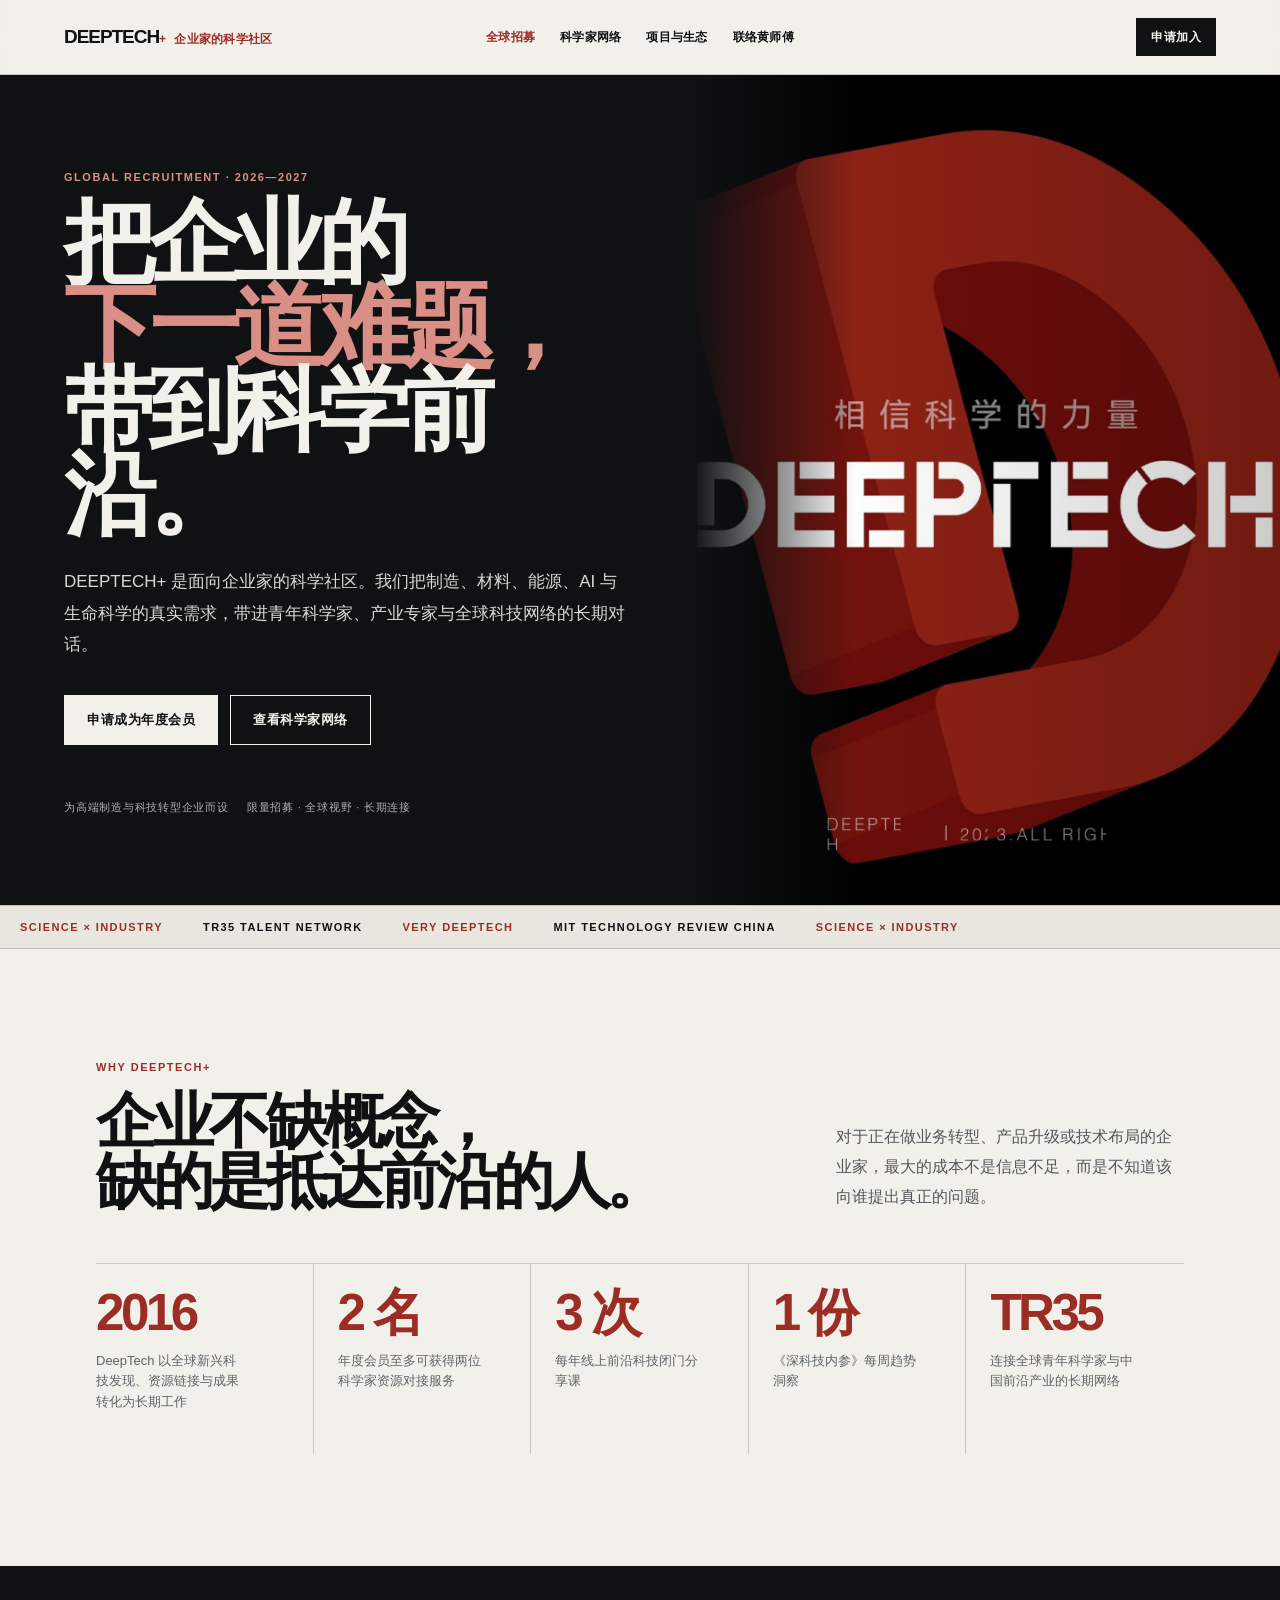
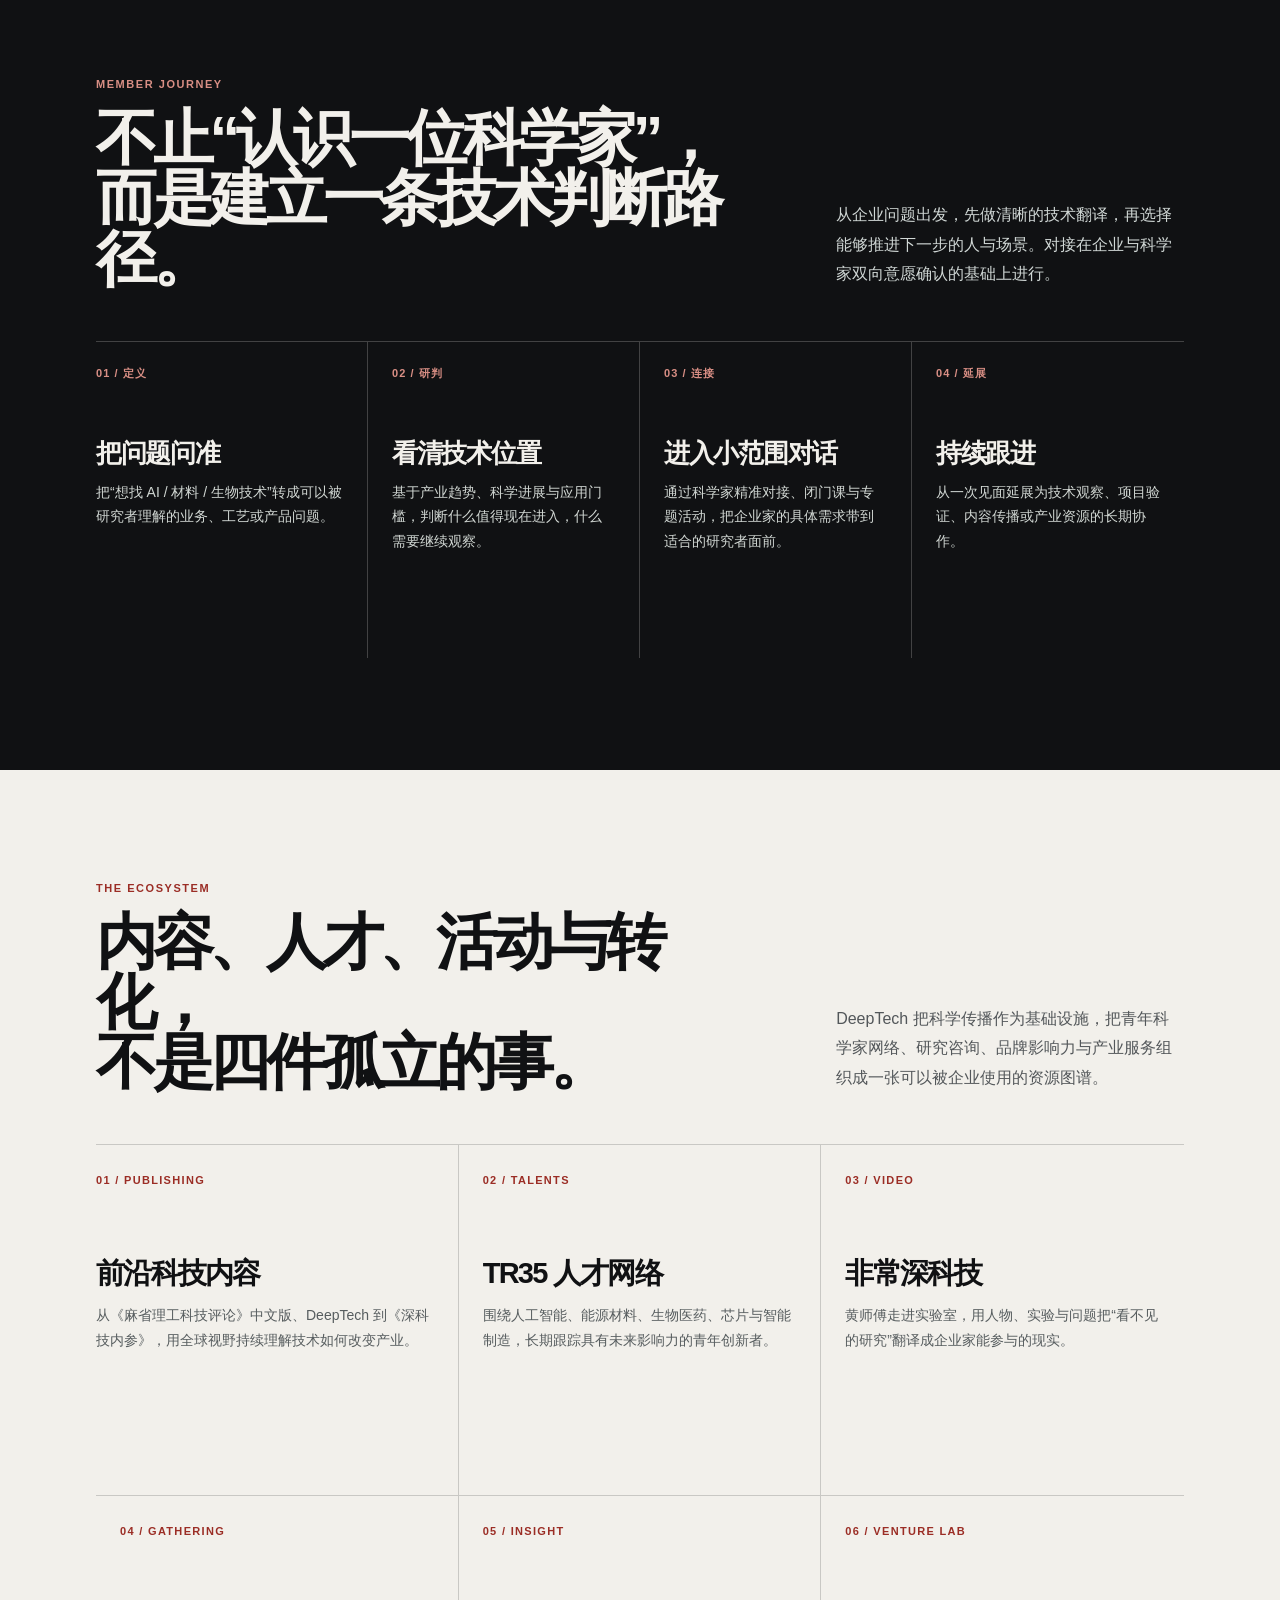
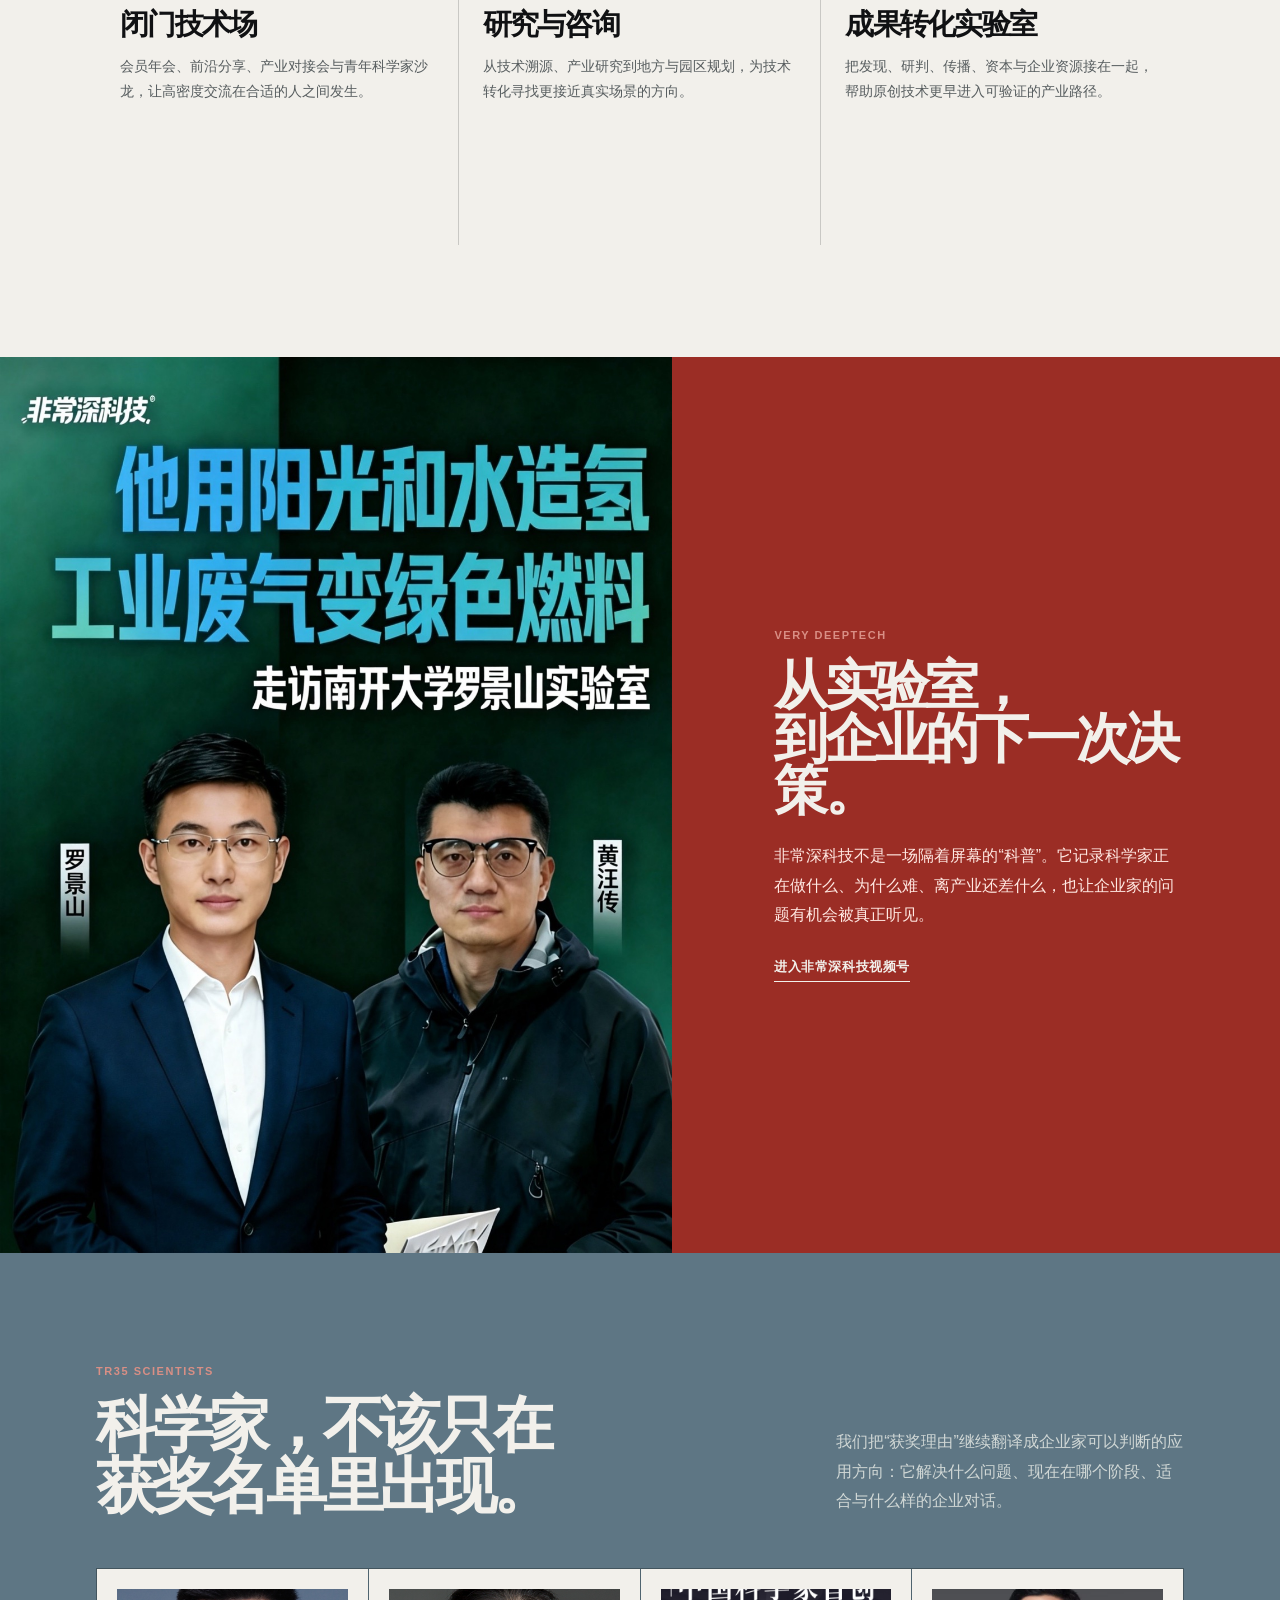
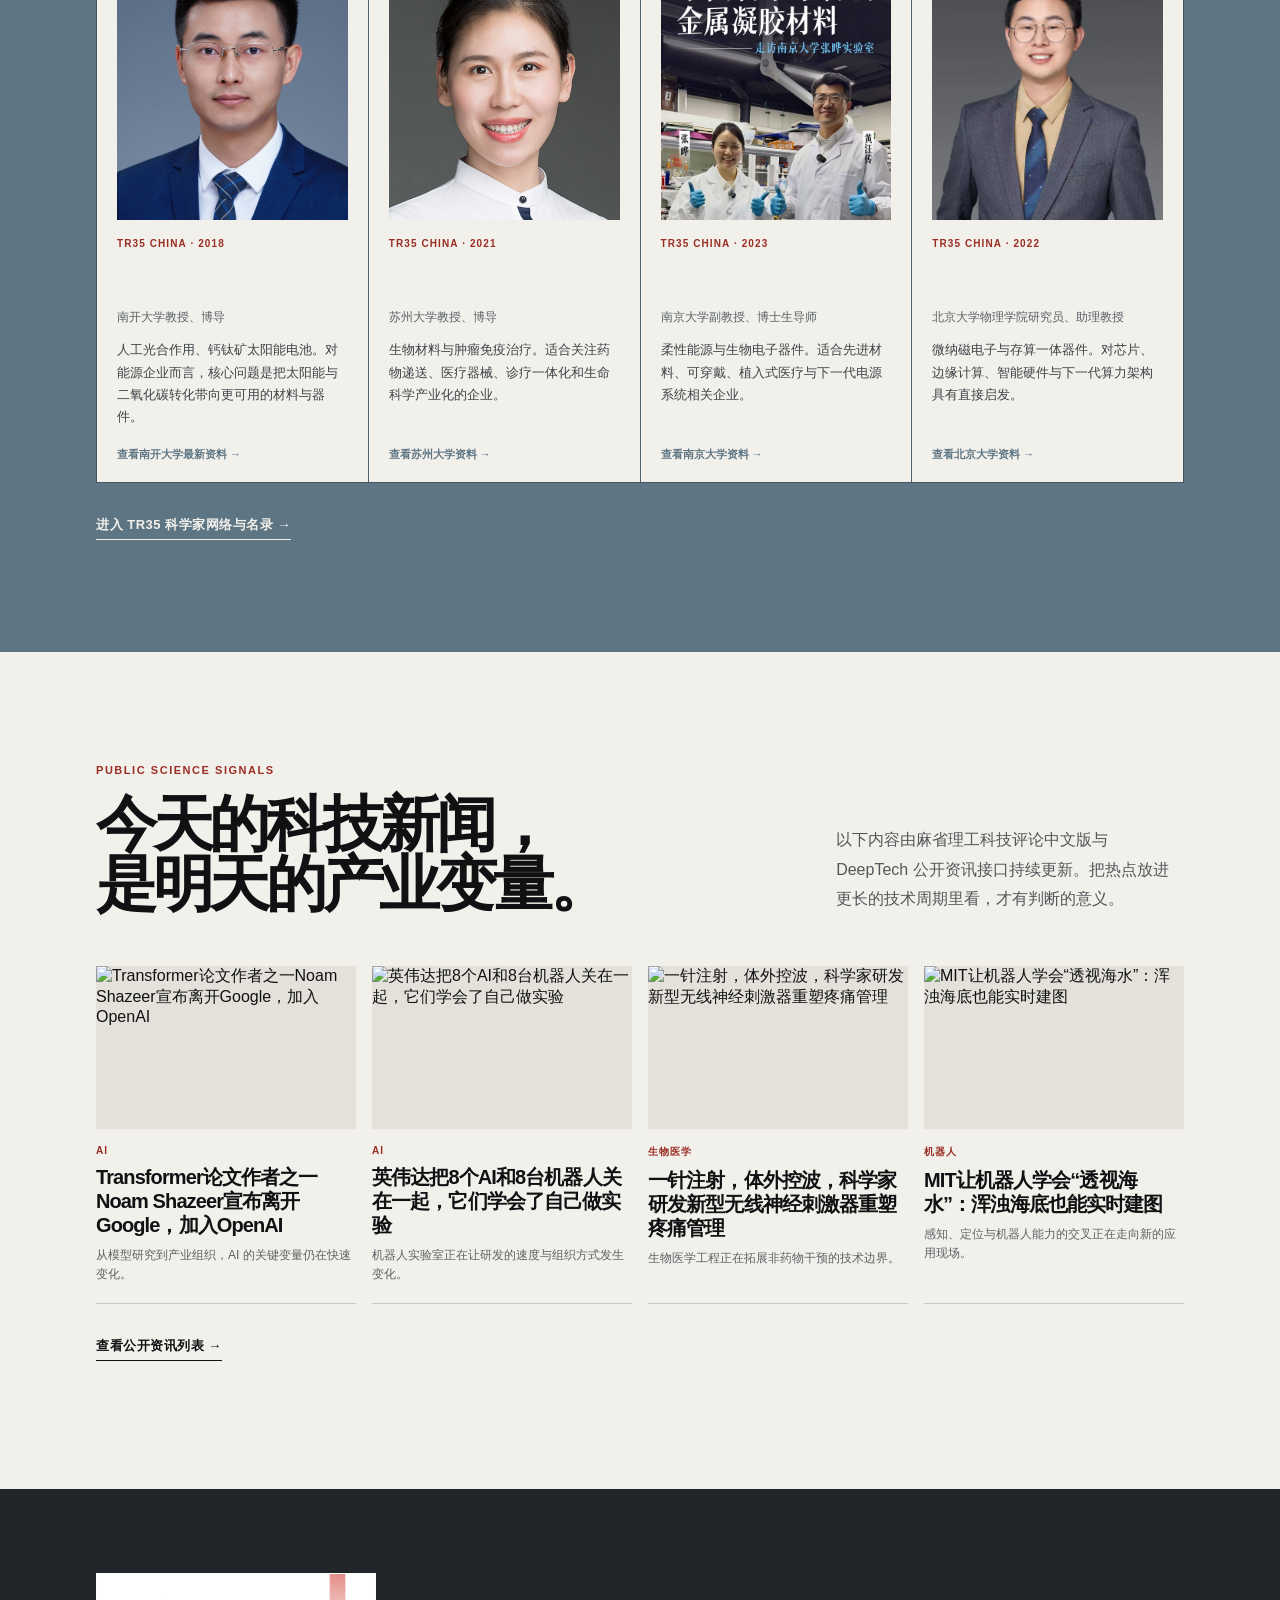
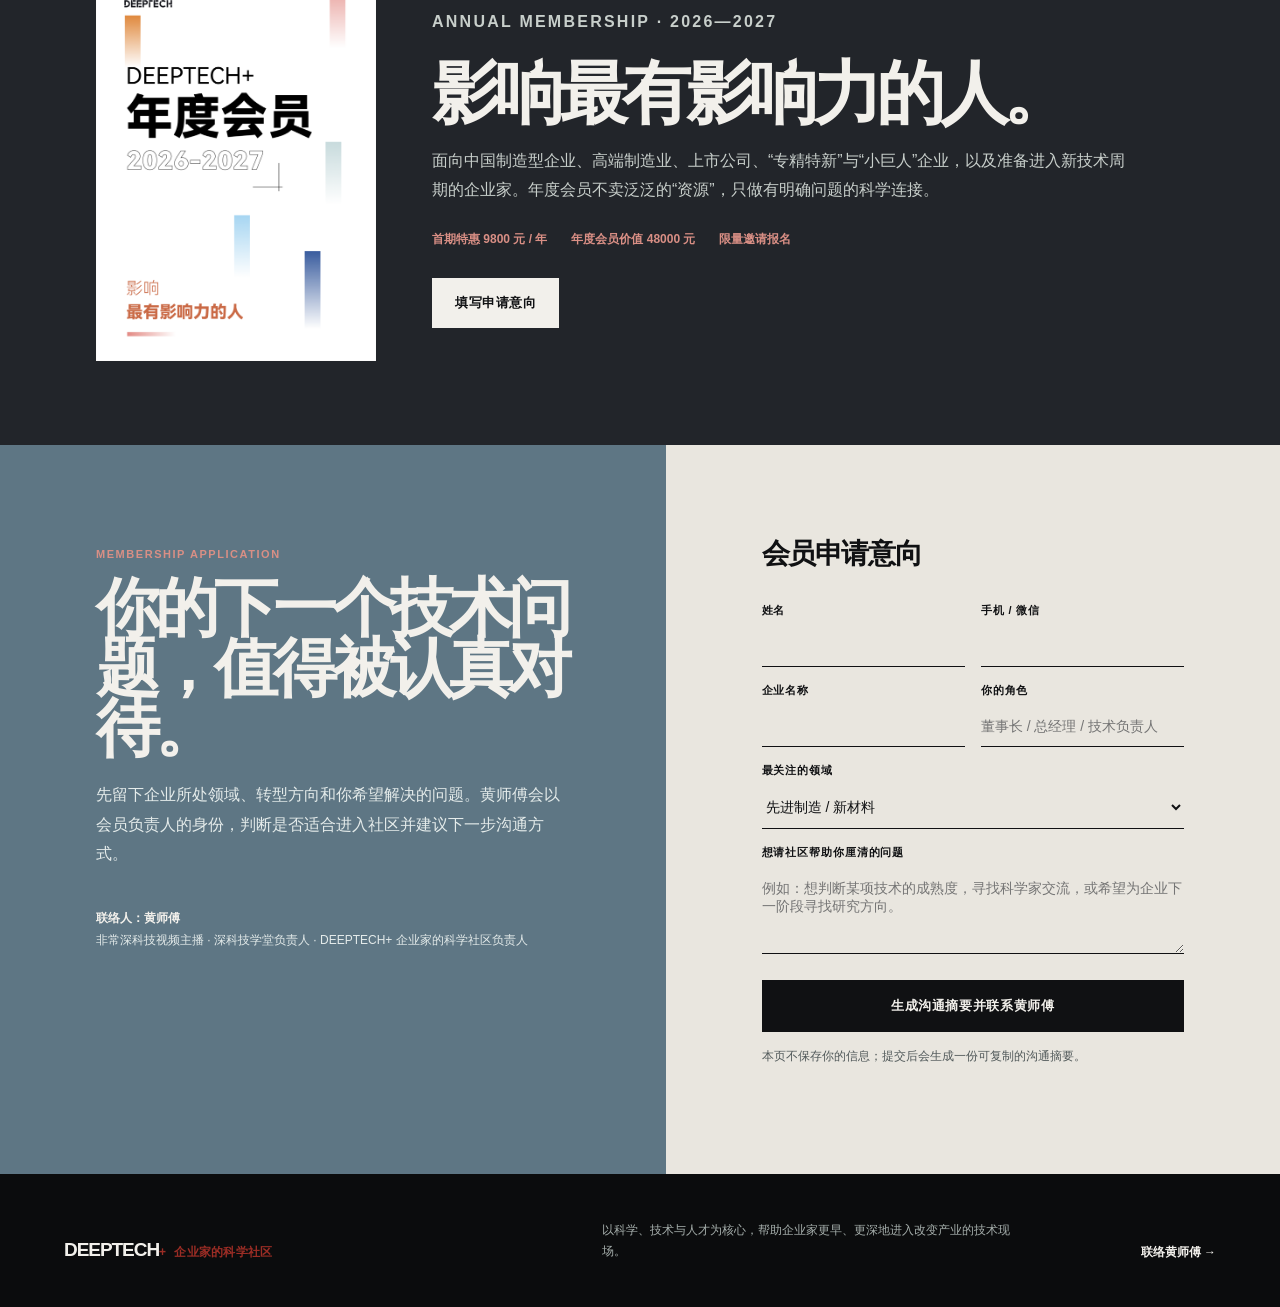
==== index.html @ 8f3ec587 "发布 DEEPTECH+ 企业家的科学社区全球招募网站" ====
<!doctype html>
<html lang="zh-CN">
  <head>
    <meta charset="UTF-8" />
    <meta name="viewport" content="width=device-width, initial-scale=1.0" />
    <meta name="description" content="DEEPTECH+ 企业家的科学社区全球招募：为制造业、高端制造与转型企业家连接科学家、前沿趋势与产业资源。" />
    <title>DEEPTECH+ 企业家的科学社区｜全球招募</title>
    <link rel="icon" href="./assets/media/deeptech-2024-cover.png" type="image/png" />
    <link rel="stylesheet" href="./styles.css" />
  </head>
  <body>
    <a class="skip-link" href="#main">跳到正文</a>
    <header class="site-header">
      <a class="wordmark" href="./index.html" aria-label="DEEPTECH+ 首页"><strong>DEEPTECH<span>+</span></strong><span>企业家的科学社区</span></a>
      <button class="menu-toggle" type="button" aria-expanded="false" data-menu-toggle>目录</button>
      <nav class="nav" aria-label="主导航">
        <a href="./index.html" aria-current="page">全球招募</a>
        <a href="./scientists.html">科学家网络</a>
        <a href="./projects.html">项目与生态</a>
        <a href="./contact.html">联络黄师傅</a>
      </nav>
      <a class="header-action" href="#apply">申请加入</a>
    </header>

    <main id="main">
      <section class="hero">
        <div class="hero-copy">
          <p class="eyebrow">GLOBAL RECRUITMENT · 2026—2027</p>
          <h1>把企业的<br /><em>下一道难题，</em><br />带到科学前沿。</h1>
          <p class="lede">DEEPTECH+ 是面向企业家的科学社区。我们把制造、材料、能源、AI 与生命科学的真实需求，带进青年科学家、产业专家与全球科技网络的长期对话。</p>
          <div class="hero-actions"><a class="button" href="#apply">申请成为年度会员</a><a class="button-outline" href="./scientists.html">查看科学家网络</a></div>
          <div class="hero-meta"><span>为高端制造与科技转型企业而设</span><span>限量招募 · 全球视野 · 长期连接</span></div>
        </div>
        <div class="hero-media"><img src="./assets/media/deeptech-2024-cover.png" alt="DeepTech 品牌视觉" /></div>
      </section>

      <div class="marquee" aria-label="社区定位"><span>SCIENCE × INDUSTRY</span><span>TR35 TALENT NETWORK</span><span>VERY DEEPTECH</span><span>MIT TECHNOLOGY REVIEW CHINA</span><span>SCIENCE × INDUSTRY</span></div>

      <section class="section" id="why">
        <div class="section-heading"><div><p class="eyebrow">WHY DEEPTECH+</p><h2>企业不缺概念，<br />缺的是抵达前沿的人。</h2></div><p>对于正在做业务转型、产品升级或技术布局的企业家，最大的成本不是信息不足，而是不知道该向谁提出真正的问题。</p></div>
        <div class="stat-grid">
          <article class="stat"><strong>2016</strong><span>DeepTech 以全球新兴科技发现、资源链接与成果转化为长期工作</span></article>
          <article class="stat"><strong>2 名</strong><span>年度会员至多可获得两位科学家资源对接服务</span></article>
          <article class="stat"><strong>3 次</strong><span>每年线上前沿科技闭门分享课</span></article>
          <article class="stat"><strong>1 份</strong><span>《深科技内参》每周趋势洞察</span></article>
          <article class="stat"><strong>TR35</strong><span>连接全球青年科学家与中国前沿产业的长期网络</span></article>
        </div>
      </section>

      <section class="section section-dark">
        <div class="section-heading"><div><p class="eyebrow">MEMBER JOURNEY</p><h2>不止“认识一位科学家”，<br />而是建立一条技术判断路径。</h2></div><p>从企业问题出发，先做清晰的技术翻译，再选择能够推进下一步的人与场景。对接在企业与科学家双向意愿确认的基础上进行。</p></div>
        <div class="pathway">
          <article><span class="step">01 / 定义</span><h3>把问题问准</h3><p>把“想找 AI / 材料 / 生物技术”转成可以被研究者理解的业务、工艺或产品问题。</p></article>
          <article><span class="step">02 / 研判</span><h3>看清技术位置</h3><p>基于产业趋势、科学进展与应用门槛，判断什么值得现在进入，什么需要继续观察。</p></article>
          <article><span class="step">03 / 连接</span><h3>进入小范围对话</h3><p>通过科学家精准对接、闭门课与专题活动，把企业家的具体需求带到适合的研究者面前。</p></article>
          <article><span class="step">04 / 延展</span><h3>持续跟进</h3><p>从一次见面延展为技术观察、项目验证、内容传播或产业资源的长期协作。</p></article>
        </div>
      </section>

      <section class="section">
        <div class="section-heading"><div><p class="eyebrow">THE ECOSYSTEM</p><h2>内容、人才、活动与转化，<br />不是四件孤立的事。</h2></div><p>DeepTech 把科学传播作为基础设施，把青年科学家网络、研究咨询、品牌影响力与产业服务组织成一张可以被企业使用的资源图谱。</p></div>
        <div class="program-grid">
          <article class="program"><span class="index">01 / PUBLISHING</span><h3>前沿科技内容</h3><p>从《麻省理工科技评论》中文版、DeepTech 到《深科技内参》，用全球视野持续理解技术如何改变产业。</p></article>
          <article class="program"><span class="index">02 / TALENTS</span><h3>TR35 人才网络</h3><p>围绕人工智能、能源材料、生物医药、芯片与智能制造，长期跟踪具有未来影响力的青年创新者。</p></article>
          <article class="program"><span class="index">03 / VIDEO</span><h3>非常深科技</h3><p>黄师傅走进实验室，用人物、实验与问题把“看不见的研究”翻译成企业家能参与的现实。</p></article>
          <article class="program"><span class="index">04 / GATHERING</span><h3>闭门技术场</h3><p>会员年会、前沿分享、产业对接会与青年科学家沙龙，让高密度交流在合适的人之间发生。</p></article>
          <article class="program"><span class="index">05 / INSIGHT</span><h3>研究与咨询</h3><p>从技术溯源、产业研究到地方与园区规划，为技术转化寻找更接近真实场景的方向。</p></article>
          <article class="program"><span class="index">06 / VENTURE LAB</span><h3>成果转化实验室</h3><p>把发现、研判、传播、资本与企业资源接在一起，帮助原创技术更早进入可验证的产业路径。</p></article>
        </div>
      </section>

      <section class="feature-split">
        <div class="feature-media"><img src="./assets/media/video-luo-jingshan.jpg" alt="黄师傅走访南开大学罗景山实验室" /></div>
        <div class="feature-copy"><p class="eyebrow">VERY DEEPTECH</p><h2>从实验室，<br />到企业的下一次决策。</h2><p>非常深科技不是一场隔着屏幕的“科普”。它记录科学家正在做什么、为什么难、离产业还差什么，也让企业家的问题有机会被真正听见。</p><a class="text-link" href="https://weixin.qq.com/sph/ADUKVkPHKJ" target="_blank" rel="noreferrer">进入非常深科技视频号</a></div>
      </section>

      <section class="section section-steel">
        <div class="section-heading"><div><p class="eyebrow">TR35 SCIENTISTS</p><h2>科学家，不该只在<br />获奖名单里出现。</h2></div><p>我们把“获奖理由”继续翻译成企业家可以判断的应用方向：它解决什么问题、现在在哪个阶段、适合与什么样的企业对话。</p></div>
        <div class="scientist-grid">
          <article class="scientist-card" data-field="energy"><img src="./assets/media/luo-jingshan-official-1200.jpg" alt="罗景山教授官方肖像" /><span class="tag">TR35 CHINA · 2018</span><h3>罗景山</h3><p class="institution">南开大学教授、博导</p><p>人工光合作用、钙钛矿太阳能电池。对能源企业而言，核心问题是把太阳能与二氧化碳转化带向更可用的材料与器件。</p><a class="source" href="https://sklpmc.nankai.edu.cn/2025/0303/c36509a563380/page.htm" target="_blank" rel="noreferrer">查看南开大学最新资料 →</a></article>
          <article class="scientist-card" data-field="biotech"><img src="./assets/media/chen-qian-official.jpg" alt="陈倩教授官方肖像" /><span class="tag">TR35 CHINA · 2021</span><h3>陈倩</h3><p class="institution">苏州大学教授、博导</p><p>生物材料与肿瘤免疫治疗。适合关注药物递送、医疗器械、诊疗一体化和生命科学产业化的企业。</p><a class="source" href="https://funsom.suda.edu.cn/7c/b0/c2735a294064/page.htm" target="_blank" rel="noreferrer">查看苏州大学资料 →</a></article>
          <article class="scientist-card" data-field="materials"><img src="./assets/media/video-zhang-ye.jpg" alt="张晔副教授与黄师傅在南京大学实验室" /><span class="tag">TR35 CHINA · 2023</span><h3>张晔</h3><p class="institution">南京大学副教授、博士生导师</p><p>柔性能源与生物电子器件。适合先进材料、可穿戴、植入式医疗与下一代电源系统相关企业。</p><a class="source" href="https://eng.nju.edu.cn/44/0c/c5184a476172/page.htm" target="_blank" rel="noreferrer">查看南京大学资料 →</a></article>
          <article class="scientist-card" data-field="compute"><img src="./assets/media/luo-zhaochu-official.png" alt="罗昭初助理教授官方肖像" /><span class="tag">TR35 CHINA · 2022</span><h3>罗昭初</h3><p class="institution">北京大学物理学院研究员、助理教授</p><p>微纳磁电子与存算一体器件。对芯片、边缘计算、智能硬件与下一代算力架构具有直接启发。</p><a class="source" href="https://faculty.pku.edu.cn/luozhaochu/en/index.htm" target="_blank" rel="noreferrer">查看北京大学资料 →</a></article>
        </div>
        <p style="margin:32px 0 0"><a class="text-link" style="color:var(--paper)" href="./scientists.html">进入 TR35 科学家网络与名录 →</a></p>
      </section>

      <section class="section">
        <div class="section-heading"><div><p class="eyebrow">PUBLIC SCIENCE SIGNALS</p><h2>今天的科技新闻，<br />是明天的产业变量。</h2></div><p>以下内容由麻省理工科技评论中文版与 DeepTech 公开资讯接口持续更新。把热点放进更长的技术周期里看，才有判断的意义。</p></div>
        <div class="news-grid" data-news-list aria-live="polite"></div>
        <p class="news-more"><a class="text-link" href="https://apii.web.mittrchina.com/information/index?page=3&limit=8&author=&type=&label=&is_ad=true" target="_blank" rel="noreferrer">查看公开资讯列表 →</a></p>
      </section>

      <section class="membership-band" id="apply">
        <figure><img src="./assets/media/deeptech-plus-benefits-cover.png" alt="DEEPTECH+ 年度会员权益封面" /></figure>
        <div><p class="eyebrow">ANNUAL MEMBERSHIP · 2026—2027</p><h2>影响最有影响力的人。</h2><p>面向中国制造型企业、高端制造业、上市公司、“专精特新”与“小巨人”企业，以及准备进入新技术周期的企业家。年度会员不卖泛泛的“资源”，只做有明确问题的科学连接。</p><div class="membership-facts"><span>首期特惠 9800 元 / 年</span><span>年度会员价值 48000 元</span><span>限量邀请报名</span></div><button class="button" type="button" data-open-apply>填写申请意向</button></div>
      </section>

      <section class="apply" aria-labelledby="apply-title">
        <div class="apply-copy"><p class="eyebrow">MEMBERSHIP APPLICATION</p><h2 id="apply-title">你的下一个技术问题，值得被认真对待。</h2><p>先留下企业所处领域、转型方向和你希望解决的问题。黄师傅会以会员负责人的身份，判断是否适合进入社区并建议下一步沟通方式。</p><p class="apply-note"><strong>联络人：黄师傅</strong><br />非常深科技视频主播 · 深科技学堂负责人 · DEEPTECH+ 企业家的科学社区负责人</p></div>
        <form class="apply-form" data-apply-form><h3>会员申请意向</h3><div class="form-grid"><div class="form-field"><label for="home-name">姓名</label><input id="home-name" name="name" required /></div><div class="form-field"><label for="home-contact">手机 / 微信</label><input id="home-contact" name="contact" required /></div><div class="form-field"><label for="home-company">企业名称</label><input id="home-company" name="company" required /></div><div class="form-field"><label for="home-title">你的角色</label><input id="home-title" name="title" placeholder="董事长 / 总经理 / 技术负责人" /></div><div class="form-field wide"><label for="home-direction">最关注的领域</label><select id="home-direction" name="direction"><option>先进制造 / 新材料</option><option>AI / 机器人 / 智能硬件</option><option>能源 / 碳中和</option><option>生命科学 / 医疗健康</option><option>半导体 / 芯片</option><option>其他技术转型议题</option></select></div><div class="form-field wide"><label for="home-need">想请社区帮助你厘清的问题</label><textarea id="home-need" name="need" placeholder="例如：想判断某项技术的成熟度，寻找科学家交流，或希望为企业下一阶段寻找研究方向。"></textarea></div></div><button type="submit">生成沟通摘要并联系黄师傅</button><p class="form-result" data-form-result>本页不保存你的信息；提交后会生成一份可复制的沟通摘要。</p></form>
      </section>
    </main>

    <footer class="site-footer"><a class="wordmark" href="./index.html"><strong>DEEPTECH<span>+</span></strong><span>企业家的科学社区</span></a><p>以科学、技术与人才为核心，帮助企业家更早、更深地进入改变产业的技术现场。</p><a href="./contact.html">联络黄师傅 →</a></footer>

    <div class="modal" data-apply-modal role="dialog" aria-modal="true" aria-label="会员申请意向"><div class="modal-dialog"><button class="modal-close" type="button" aria-label="关闭" data-close-apply>×</button><form data-apply-form><h3>申请加入 DEEPTECH+</h3><div class="form-grid"><div class="form-field"><label for="modal-name">姓名</label><input id="modal-name" name="name" required /></div><div class="form-field"><label for="modal-contact">手机 / 微信</label><input id="modal-contact" name="contact" required /></div><div class="form-field wide"><label for="modal-company">企业与角色</label><input id="modal-company" name="company" required placeholder="企业名称 · 董事长 / 总经理 / 技术负责人" /></div><div class="form-field wide"><label for="modal-direction">技术关注方向</label><select id="modal-direction" name="direction"><option>先进制造 / 新材料</option><option>AI / 机器人 / 智能硬件</option><option>能源 / 碳中和</option><option>生命科学 / 医疗健康</option><option>半导体 / 芯片</option><option>其他</option></select></div><div class="form-field wide"><label for="modal-need">希望解决的问题</label><textarea id="modal-need" name="need"></textarea></div></div><input type="hidden" name="title" value="会员申请" /><button type="submit">生成沟通摘要</button><p class="form-result" data-form-result>生成后，请直接致电黄师傅沟通。</p></form></div></div>
    <script src="./assets/js/site.js"></script><script src="./assets/js/news.js"></script>
  </body>
</html>
---- styles.css ----
:root {
  --ink: #101113;
  --ink-soft: #22252a;
  --paper: #f2f0eb;
  --paper-deep: #e4e1da;
  --mist: #ced8d9;
  --steel: #5e7684;
  --signal: #9b2d25;
  --signal-soft: #d98f85;
  --line: rgb(16 17 19 / 18%);
  --light-line: rgb(242 240 235 / 22%);
  --sans: "Helvetica Neue", "PingFang SC", "Hiragino Sans GB", "Microsoft YaHei", Arial, sans-serif;
}

* { box-sizing: border-box; }
html { scroll-behavior: smooth; }
body { margin: 0; min-width: 320px; color: var(--ink); background: var(--paper); font-family: var(--sans); -webkit-font-smoothing: antialiased; }
body.modal-open { overflow: hidden; }
img { display: block; width: 100%; max-width: 100%; }
a { color: inherit; }
button, input, select, textarea { font: inherit; }
button { cursor: pointer; }

.skip-link { position: fixed; z-index: 90; top: 10px; left: 10px; padding: 10px 14px; color: var(--paper); background: var(--ink); transform: translateY(-160%); }
.skip-link:focus { transform: translateY(0); }
.site-header { position: sticky; z-index: 40; top: 0; display: grid; grid-template-columns: 1fr auto 1fr; align-items: center; min-height: 74px; padding: 0 5vw; border-bottom: 1px solid var(--line); background: rgb(242 240 235 / 94%); backdrop-filter: blur(14px); }
.wordmark { display: inline-flex; align-items: baseline; width: fit-content; gap: 8px; color: var(--ink); font-size: 15px; font-weight: 900; letter-spacing: -.04em; text-decoration: none; }
.wordmark strong { font-size: 19px; letter-spacing: -.055em; }
.wordmark span { color: var(--signal); font-size: 12px; letter-spacing: .02em; }
.nav { display: flex; align-items: stretch; gap: 3px; }
.nav a { display: grid; min-height: 74px; place-items: center; padding: 0 11px; color: var(--ink); font-size: 12px; font-weight: 800; letter-spacing: .02em; text-decoration: none; }
.nav a:hover, .nav a[aria-current="page"] { color: var(--signal); }
.header-action { justify-self: end; display: inline-flex; align-items: center; min-height: 38px; padding: 0 14px; border: 1px solid var(--ink); color: var(--paper); background: var(--ink); font-size: 12px; font-weight: 800; letter-spacing: .04em; text-decoration: none; }
.header-action:hover { color: var(--ink); background: transparent; }
.menu-toggle { display: none; border: 0; color: var(--ink); background: transparent; font-size: 13px; font-weight: 800; }

.hero { position: relative; display: grid; grid-template-columns: minmax(0, 1.08fr) minmax(420px, .92fr); min-height: min(760px, calc(100vh - 74px)); overflow: hidden; color: var(--paper); background: var(--ink); }
.hero-copy { position: relative; z-index: 1; display: flex; flex-direction: column; justify-content: end; padding: 7.5vw 5vw 7vw; }
.eyebrow { margin: 0 0 18px; color: var(--signal-soft); font-size: 11px; font-weight: 900; letter-spacing: .14em; }
.hero h1 { max-width: 820px; margin: 0; font-size: clamp(54px, 7.2vw, 116px); font-weight: 900; letter-spacing: -.08em; line-height: .91; }
.hero h1 em { color: var(--signal-soft); font-style: normal; }
.hero .lede { max-width: 590px; margin: 30px 0 0; color: #d7d9d5; font-size: 17px; line-height: 1.85; }
.hero-actions { display: flex; flex-wrap: wrap; gap: 12px; margin-top: 34px; }
.button, .button-outline { display: inline-flex; min-height: 50px; align-items: center; justify-content: center; padding: 0 22px; border: 1px solid var(--paper); color: var(--ink); background: var(--paper); font-size: 13px; font-weight: 900; letter-spacing: .04em; text-decoration: none; }
.button:hover { color: var(--paper); background: transparent; }
.button-outline { color: var(--paper); background: transparent; }
.button-outline:hover { color: var(--ink); background: var(--paper); }
.hero-meta { display: flex; flex-wrap: wrap; gap: 18px; margin-top: 54px; color: #abb2b0; font-size: 11px; line-height: 1.5; letter-spacing: .07em; }
.hero-media { position: relative; min-height: 520px; overflow: hidden; }
.hero-media::after { content: ""; position: absolute; inset: 0; background: linear-gradient(90deg, var(--ink) 0%, transparent 28%, rgb(0 0 0 / 20%) 100%); }
.hero-media img { height: 100%; object-fit: cover; object-position: center; }

.section { padding: 112px 7.5vw; }
.section-dark { color: var(--paper); background: var(--ink); }
.section-steel { color: var(--paper); background: var(--steel); }
.section-heading { display: grid; grid-template-columns: minmax(0, 1.1fr) minmax(260px, .6fr); gap: 8vw; align-items: end; margin-bottom: 52px; }
.section-heading h2 { max-width: 850px; margin: 0; font-size: clamp(37px, 4.8vw, 76px); font-weight: 900; letter-spacing: -.07em; line-height: .98; }
.section-heading p:not(.eyebrow) { margin: 0; color: #53575a; font-size: 16px; line-height: 1.85; }
.section-dark .section-heading p:not(.eyebrow), .section-steel .section-heading p:not(.eyebrow) { color: #d0d7d5; }
.section .eyebrow { color: var(--signal); }
.section-dark .eyebrow, .section-steel .eyebrow { color: var(--signal-soft); }

.marquee { display: flex; overflow: hidden; border-top: 1px solid var(--line); border-bottom: 1px solid var(--line); background: #e9e6df; }
.marquee span { flex: 0 0 auto; padding: 15px 20px; font-size: 11px; font-weight: 900; letter-spacing: .13em; white-space: nowrap; }
.marquee span:nth-child(odd) { color: var(--signal); }

.stat-grid { display: grid; grid-template-columns: repeat(5, 1fr); border-top: 1px solid var(--line); }
.stat { min-height: 190px; padding: 26px 24px 24px 0; border-right: 1px solid var(--line); }
.stat + .stat { padding-left: 24px; }
.stat:last-child { border-right: 0; }
.stat strong { display: block; margin-bottom: 15px; color: var(--signal); font-size: clamp(40px, 4vw, 62px); font-weight: 900; letter-spacing: -.07em; line-height: .9; }
.stat span { display: block; max-width: 150px; color: #5e6468; font-size: 13px; line-height: 1.55; }

.pathway { display: grid; grid-template-columns: repeat(4, 1fr); border-top: 1px solid var(--light-line); }
.pathway article { min-height: 316px; padding: 24px 24px 28px 0; border-right: 1px solid var(--light-line); }
.pathway article + article { padding-left: 24px; }
.pathway article:last-child { border-right: 0; }
.pathway .step { display: block; margin-bottom: 58px; color: var(--signal-soft); font-size: 11px; font-weight: 900; letter-spacing: .1em; }
.pathway h3 { margin: 0 0 12px; font-size: 26px; letter-spacing: -.05em; line-height: 1.12; }
.pathway p { margin: 0; color: #d1d7d3; font-size: 14px; line-height: 1.75; }

.program-grid { display: grid; grid-template-columns: repeat(3, 1fr); border-top: 1px solid var(--line); }
.program { min-height: 350px; padding: 25px 24px 30px 0; border-right: 1px solid var(--line); }
.program + .program { padding-left: 24px; }
.program:nth-child(3n) { border-right: 0; }
.program:nth-child(n + 4) { border-top: 1px solid var(--line); }
.program .index { color: var(--signal); font-size: 11px; font-weight: 900; letter-spacing: .12em; }
.program h3 { margin: 70px 0 13px; font-size: 29px; font-weight: 900; letter-spacing: -.06em; line-height: 1.08; }
.program p { margin: 0; color: #575d5f; font-size: 14px; line-height: 1.8; }

.feature-split { display: grid; grid-template-columns: minmax(0, 1.05fr) minmax(340px, .95fr); min-height: 560px; }
.feature-media { overflow: hidden; background: var(--ink); }
.feature-media img { height: 100%; object-fit: cover; object-position: center; }
.feature-copy { display: flex; flex-direction: column; justify-content: center; padding: 8vw; color: var(--paper); background: var(--signal); }
.feature-copy h2 { margin: 0 0 24px; font-size: clamp(38px, 4.2vw, 68px); font-weight: 900; letter-spacing: -.07em; line-height: .98; }
.feature-copy p:not(.eyebrow) { max-width: 510px; margin: 0 0 28px; color: #ffe8e2; font-size: 16px; line-height: 1.85; }
.feature-copy .text-link { color: var(--paper); }

.text-link { display: inline-flex; width: fit-content; padding-bottom: 5px; border-bottom: 1px solid currentColor; color: var(--ink); font-size: 13px; font-weight: 900; letter-spacing: .04em; text-decoration: none; }
.text-link:hover { color: var(--signal); }

.scientist-grid { display: grid; grid-template-columns: repeat(4, 1fr); gap: 1px; background: var(--line); border: 1px solid var(--line); }
.scientist-card { display: flex; flex-direction: column; min-height: 480px; padding: 20px; background: var(--paper); }
.scientist-card img { aspect-ratio: 1 / 1; margin-bottom: 18px; object-fit: cover; background: var(--paper-deep); }
.scientist-card .tag, .video-card .tag { color: var(--signal); font-size: 10px; font-weight: 900; letter-spacing: .11em; }
.scientist-card h3 { margin: 12px 0 6px; font-size: 30px; letter-spacing: -.06em; }
.scientist-card .institution { margin: 0 0 13px; color: #596166; font-size: 12px; line-height: 1.55; }
.scientist-card p { margin: 0; color: #3d4447; font-size: 13px; line-height: 1.72; }
.scientist-card .source { margin-top: auto; padding-top: 18px; color: #5e7684; font-size: 11px; font-weight: 800; text-decoration: none; }
.scientist-card .source:hover { color: var(--signal); }

.field-filter { display: flex; flex-wrap: wrap; gap: 8px; margin: -20px 0 34px; }
.field-filter button { padding: 9px 12px; border: 1px solid var(--line); color: var(--ink); background: transparent; font-size: 12px; font-weight: 800; }
.field-filter button:hover, .field-filter button.is-active { border-color: var(--ink); color: var(--paper); background: var(--ink); }
.scientist-card.is-hidden { display: none; }

.directory { display: grid; grid-template-columns: repeat(4, 1fr); border-top: 1px solid var(--line); }
.directory article { min-height: 202px; padding: 22px 22px 22px 0; border-right: 1px solid var(--line); }
.directory article + article { padding-left: 22px; }
.directory article:nth-child(4n) { border-right: 0; }
.directory article:nth-child(n + 5) { border-top: 1px solid var(--line); }
.directory span { color: var(--signal); font-size: 10px; font-weight: 900; letter-spacing: .12em; }
.directory h3 { margin: 35px 0 7px; font-size: 24px; letter-spacing: -.05em; }
.directory p { margin: 0; color: #5a6062; font-size: 12px; line-height: 1.65; }

.video-grid { display: grid; grid-template-columns: repeat(4, 1fr); gap: 1px; background: var(--light-line); border: 1px solid var(--light-line); }
.video-card { display: flex; flex-direction: column; color: var(--paper); background: var(--ink); text-decoration: none; }
.video-card figure { position: relative; aspect-ratio: 3 / 4; margin: 0; overflow: hidden; }
.video-card figure::after { content: "现场走访"; position: absolute; right: 12px; bottom: 12px; padding: 7px 8px; color: var(--paper); background: rgb(16 17 19 / 86%); font-size: 10px; font-weight: 900; letter-spacing: .08em; }
.video-card img { height: 100%; object-fit: cover; }
.video-card div { padding: 17px; }
.video-card h3 { margin: 9px 0 3px; font-size: 20px; letter-spacing: -.045em; }
.video-card p { margin: 0; color: #b7c0bd; font-size: 12px; line-height: 1.6; }

.news-grid { display: grid; grid-template-columns: repeat(4, 1fr); gap: 16px; }
.news-card { display: flex; flex-direction: column; min-height: 336px; padding-bottom: 18px; border-bottom: 1px solid var(--line); text-decoration: none; }
.news-card img { aspect-ratio: 16 / 10; margin-bottom: 16px; object-fit: cover; background: var(--paper-deep); }
.news-card small { color: var(--signal); font-size: 10px; font-weight: 900; letter-spacing: .1em; }
.news-card h3 { margin: 9px 0; font-size: 20px; letter-spacing: -.045em; line-height: 1.2; }
.news-card p { margin: 0; color: #5b6265; font-size: 12px; line-height: 1.65; }
.news-more { margin-top: 32px; }

.membership-band { display: grid; grid-template-columns: 280px minmax(0, 1fr); gap: 56px; align-items: center; padding: 84px 7.5vw; color: var(--paper); background: var(--ink-soft); }
.membership-band figure { margin: 0; border: 1px solid var(--light-line); background: #fff; }
.membership-band figure img { aspect-ratio: .72 / 1; object-fit: cover; object-position: center; }
.membership-band h2 { max-width: 930px; margin: 0 0 20px; font-size: clamp(42px, 5.4vw, 86px); font-weight: 900; letter-spacing: -.08em; line-height: .92; }
.membership-band p { max-width: 700px; margin: 0 0 26px; color: #c8cfcb; font-size: 16px; line-height: 1.85; }
.membership-facts { display: flex; flex-wrap: wrap; gap: 9px 24px; margin-bottom: 30px; color: var(--paper); font-size: 12px; font-weight: 800; }
.membership-facts span { color: var(--signal-soft); }

.apply { display: grid; grid-template-columns: minmax(0, 1.04fr) minmax(320px, .96fr); min-height: 650px; }
.apply-copy { padding: 8vw 7.5vw; color: var(--paper); background: var(--steel); }
.apply-copy h2 { max-width: 680px; margin: 0 0 22px; font-size: clamp(43px, 5vw, 80px); font-weight: 900; letter-spacing: -.08em; line-height: .94; }
.apply-copy p:not(.eyebrow) { max-width: 560px; margin: 0; color: #e4ebea; font-size: 16px; line-height: 1.85; }
.apply-note { margin-top: 38px !important; font-size: 12px !important; }
.apply-note strong { color: var(--paper); }
.apply-form { padding: 7vw 7.5vw; background: #e9e6df; }
.apply-form h3 { margin: 0 0 30px; font-size: 28px; letter-spacing: -.05em; }
.form-grid { display: grid; grid-template-columns: 1fr 1fr; gap: 16px; }
.form-field { display: grid; gap: 8px; }
.form-field.wide { grid-column: span 2; }
.form-field label { font-size: 11px; font-weight: 900; letter-spacing: .08em; }
.form-field input, .form-field select, .form-field textarea { width: 100%; border: 0; border-bottom: 1px solid var(--ink); border-radius: 0; padding: 12px 0; color: var(--ink); outline: 0; background: transparent; font-size: 14px; }
.form-field textarea { min-height: 86px; resize: vertical; }
.form-field input:focus, .form-field select:focus, .form-field textarea:focus { border-color: var(--signal); }
.apply-form button { width: 100%; min-height: 52px; margin-top: 26px; border: 1px solid var(--ink); color: var(--paper); background: var(--ink); font-size: 13px; font-weight: 900; letter-spacing: .05em; }
.apply-form button:hover { color: var(--ink); background: transparent; }
.form-result { min-height: 38px; margin: 15px 0 0; color: #51595a; font-size: 12px; line-height: 1.65; }
.form-result a { color: var(--signal); font-weight: 900; }

.contact-hero { display: grid; grid-template-columns: minmax(0, .96fr) minmax(360px, 1.04fr); min-height: calc(100vh - 74px); }
.contact-photo { position: relative; overflow: hidden; background: var(--ink); }
.contact-photo::after { content: "VERY DEEPTECH"; position: absolute; right: 22px; bottom: 18px; color: var(--paper); font-size: 10px; font-weight: 900; letter-spacing: .14em; writing-mode: vertical-rl; }
.contact-photo img { height: 100%; object-fit: cover; object-position: 72% center; }
.contact-copy { display: flex; flex-direction: column; justify-content: end; padding: 8vw; background: var(--paper); }
.contact-copy h1 { margin: 0 0 22px; font-size: clamp(53px, 6vw, 96px); font-weight: 900; letter-spacing: -.08em; line-height: .91; }
.contact-copy .role { margin: 0 0 32px; color: var(--signal); font-size: 12px; font-weight: 900; letter-spacing: .1em; line-height: 1.8; }
.contact-copy p:not(.role) { max-width: 550px; margin: 0; color: #4d5558; font-size: 16px; line-height: 1.85; }
.contact-actions { display: flex; flex-wrap: wrap; gap: 12px; margin-top: 38px; }
.contact-actions .button { border-color: var(--ink); }
.contact-actions .button:hover { color: var(--ink); }
.contact-actions .button-outline { border-color: var(--ink); color: var(--ink); }
.contact-actions .button-outline:hover { color: var(--paper); background: var(--ink); }

.site-footer { display: grid; grid-template-columns: 1fr 1fr auto; gap: 24px; align-items: end; padding: 46px 5vw; color: var(--paper); background: #0b0c0d; }
.site-footer .wordmark { color: var(--paper); }
.site-footer p { max-width: 410px; margin: 0; color: #a6afac; font-size: 12px; line-height: 1.7; }
.site-footer a { font-size: 12px; font-weight: 900; text-decoration: none; }
.site-footer a:hover { color: var(--signal-soft); }

.modal { position: fixed; z-index: 80; inset: 0; display: none; align-items: center; justify-content: center; padding: 20px; background: rgb(16 17 19 / 72%); }
.modal.is-open { display: flex; }
.modal-dialog { position: relative; width: min(720px, 100%); max-height: min(760px, calc(100vh - 40px)); overflow: auto; padding: 44px; background: var(--paper); box-shadow: 0 20px 80px rgb(0 0 0 / 30%); }
.modal-close { position: absolute; top: 17px; right: 18px; border: 0; color: var(--ink); background: transparent; font-size: 22px; line-height: 1; }

@media (max-width: 980px) {
  .site-header { grid-template-columns: 1fr auto; min-height: 64px; }
  .menu-toggle { display: inline-block; justify-self: end; }
  .nav { position: absolute; top: 100%; right: 0; left: 0; display: none; padding: 8px 5vw 14px; border-bottom: 1px solid var(--line); background: var(--paper); }
  .site-header.menu-open .nav { display: grid; }
  .nav a { min-height: 42px; justify-content: start; padding: 0; }
  .header-action { display: none; }
  .hero, .feature-split, .apply, .contact-hero { grid-template-columns: 1fr; }
  .hero { min-height: 0; }
  .hero-copy { min-height: 560px; padding: 92px 7vw 70px; }
  .hero-media { min-height: 430px; }
  .hero-media::after { background: rgb(0 0 0 / 18%); }
  .feature-media { min-height: 460px; }
  .feature-copy { min-height: 500px; padding: 12vw 8vw; }
  .stat-grid { grid-template-columns: repeat(3, 1fr); }
  .stat:nth-child(3) { border-right: 0; }
  .stat:nth-child(n + 4) { border-top: 1px solid var(--line); }
  .pathway { grid-template-columns: 1fr 1fr; }
  .pathway article:nth-child(2) { border-right: 0; }
  .pathway article:nth-child(n + 3) { border-top: 1px solid var(--light-line); }
  .program-grid { grid-template-columns: 1fr 1fr; }
  .program:nth-child(3n) { border-right: 1px solid var(--line); }
  .program:nth-child(2n) { border-right: 0; }
  .program:nth-child(3) { border-top: 1px solid var(--line); }
  .scientist-grid, .directory, .video-grid, .news-grid { grid-template-columns: 1fr 1fr; }
  .membership-band { grid-template-columns: 220px 1fr; gap: 34px; }
}

@media (max-width: 640px) {
  .site-header { min-height: 60px; padding: 0 5vw; }
  .wordmark strong { font-size: 17px; }
  .hero-copy { min-height: 510px; padding: 76px 6vw 56px; }
  /* The opening statement is intentionally large, but must stay readable on a 320–390px phone. */
  .hero h1 { font-size: clamp(46px, 12.6vw, 52px); overflow-wrap: anywhere; word-break: break-word; }
  .hero .lede { font-size: 15px; }
  .hero-media { min-height: 320px; }
  .section { padding: 72px 6vw; }
  .section-heading { grid-template-columns: 1fr; gap: 22px; margin-bottom: 36px; }
  .section-heading h2 { font-size: 34px; overflow-wrap: anywhere; word-break: break-word; }
  .section-heading p:not(.eyebrow) { font-size: 15px; }
  .stat-grid, .pathway, .program-grid, .scientist-grid, .directory, .video-grid, .news-grid { grid-template-columns: 1fr; }
  .stat, .stat + .stat, .pathway article, .pathway article + article, .program, .program + .program, .directory article, .directory article + article { min-height: 0; padding: 22px 0; border-right: 0; border-top: 1px solid var(--line); }
  .stat:first-child, .pathway article:first-child, .program:first-child, .directory article:first-child { border-top: 0; }
  .pathway article { border-color: var(--light-line); }
  .stat strong { font-size: 45px; }
  .pathway .step { margin-bottom: 26px; }
  .pathway h3 { font-size: 24px; }
  .program h3 { margin-top: 36px; }
  .feature-media { min-height: 350px; }
  .feature-copy { min-height: 420px; padding: 80px 7vw; }
  .feature-copy h2 { font-size: 38px; overflow-wrap: anywhere; word-break: break-word; }
  .scientist-card { min-height: 0; }
  .scientist-card img { max-height: 330px; object-position: center top; }
  .video-card figure { aspect-ratio: 4 / 3; }
  .membership-band { grid-template-columns: 1fr; gap: 30px; padding: 70px 6vw; }
  .membership-band figure { max-width: 230px; }
  .membership-band h2 { font-size: 43px; overflow-wrap: anywhere; word-break: break-word; }
  .apply-copy, .apply-form { padding: 72px 6vw; }
  .apply-copy h2 { font-size: 43px; overflow-wrap: anywhere; word-break: break-word; }
  .form-grid { grid-template-columns: 1fr; }
  .form-field.wide { grid-column: auto; }
  .contact-photo { min-height: 480px; }
  .contact-copy { padding: 72px 6vw; }
  .contact-copy h1 { font-size: 48px; overflow-wrap: anywhere; word-break: break-word; }
  .site-footer { grid-template-columns: 1fr; align-items: start; padding: 42px 6vw; }
  .modal-dialog { padding: 42px 22px 28px; }
}
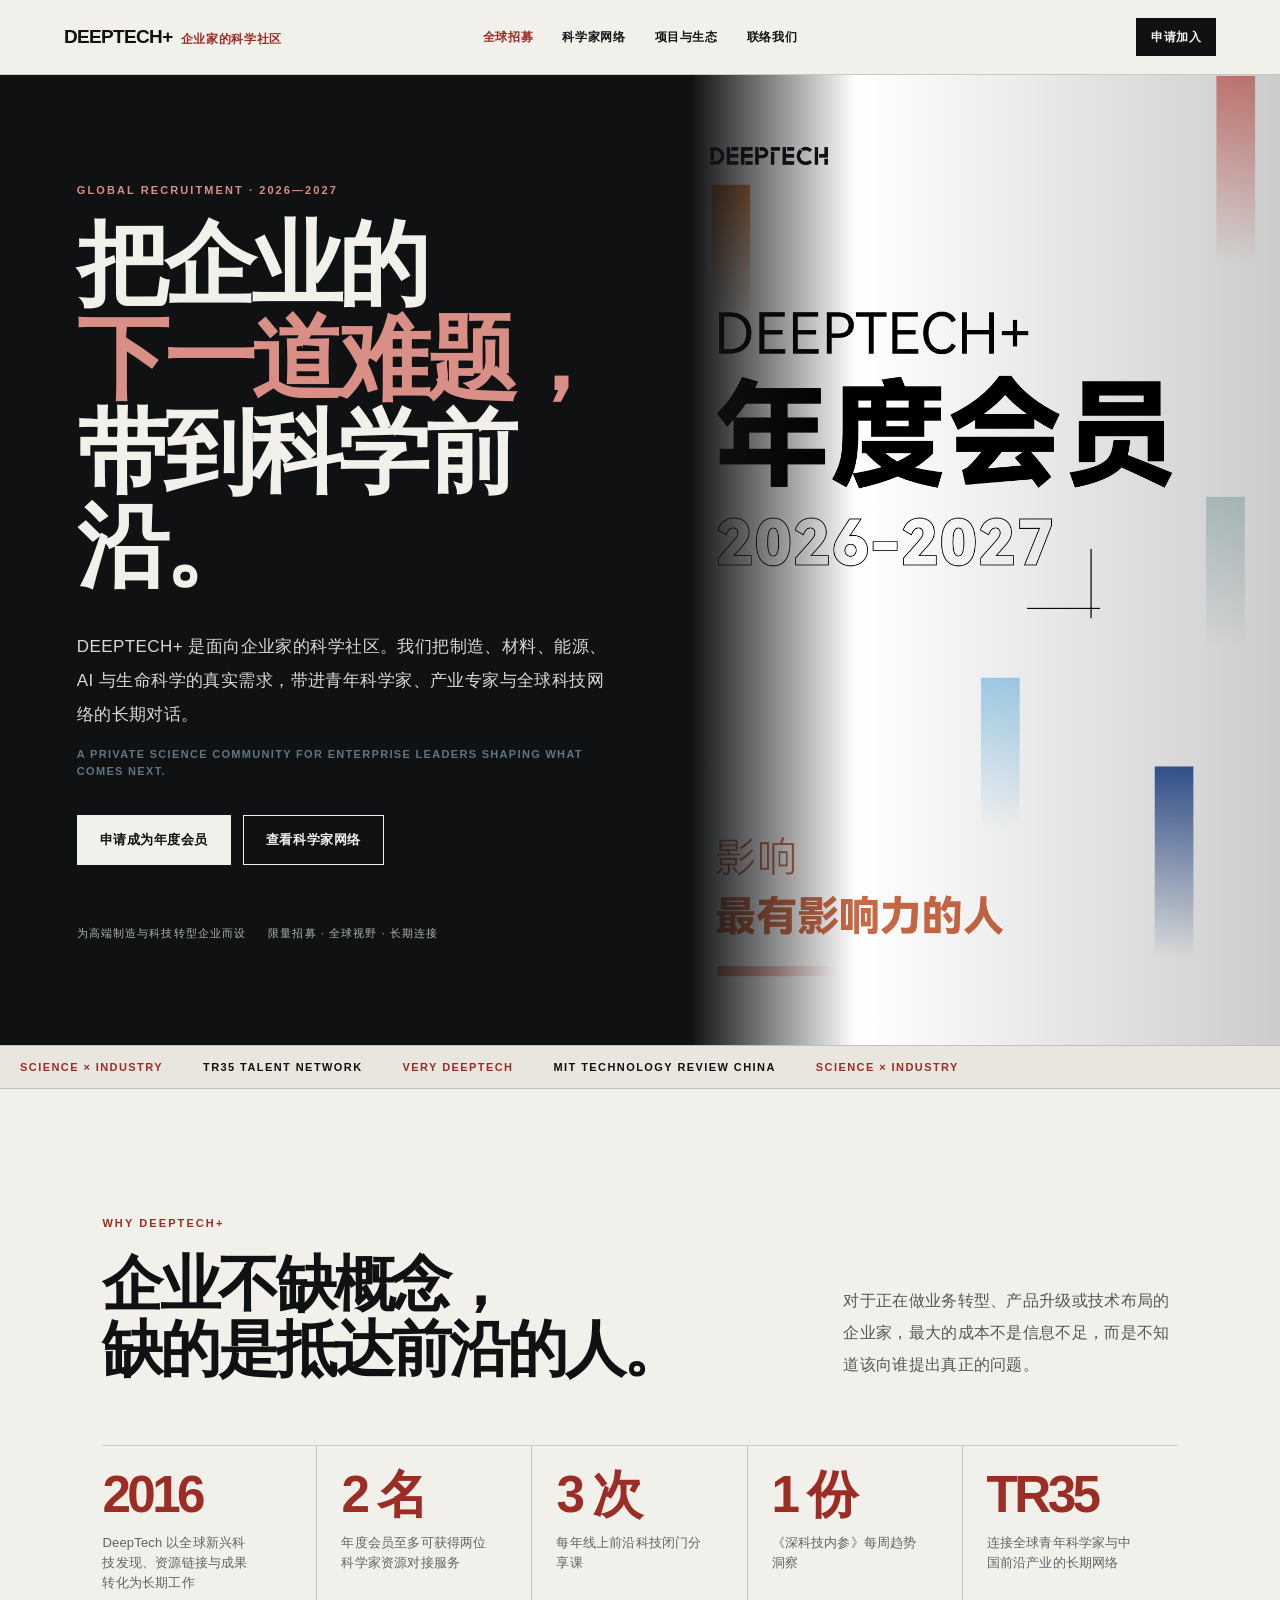
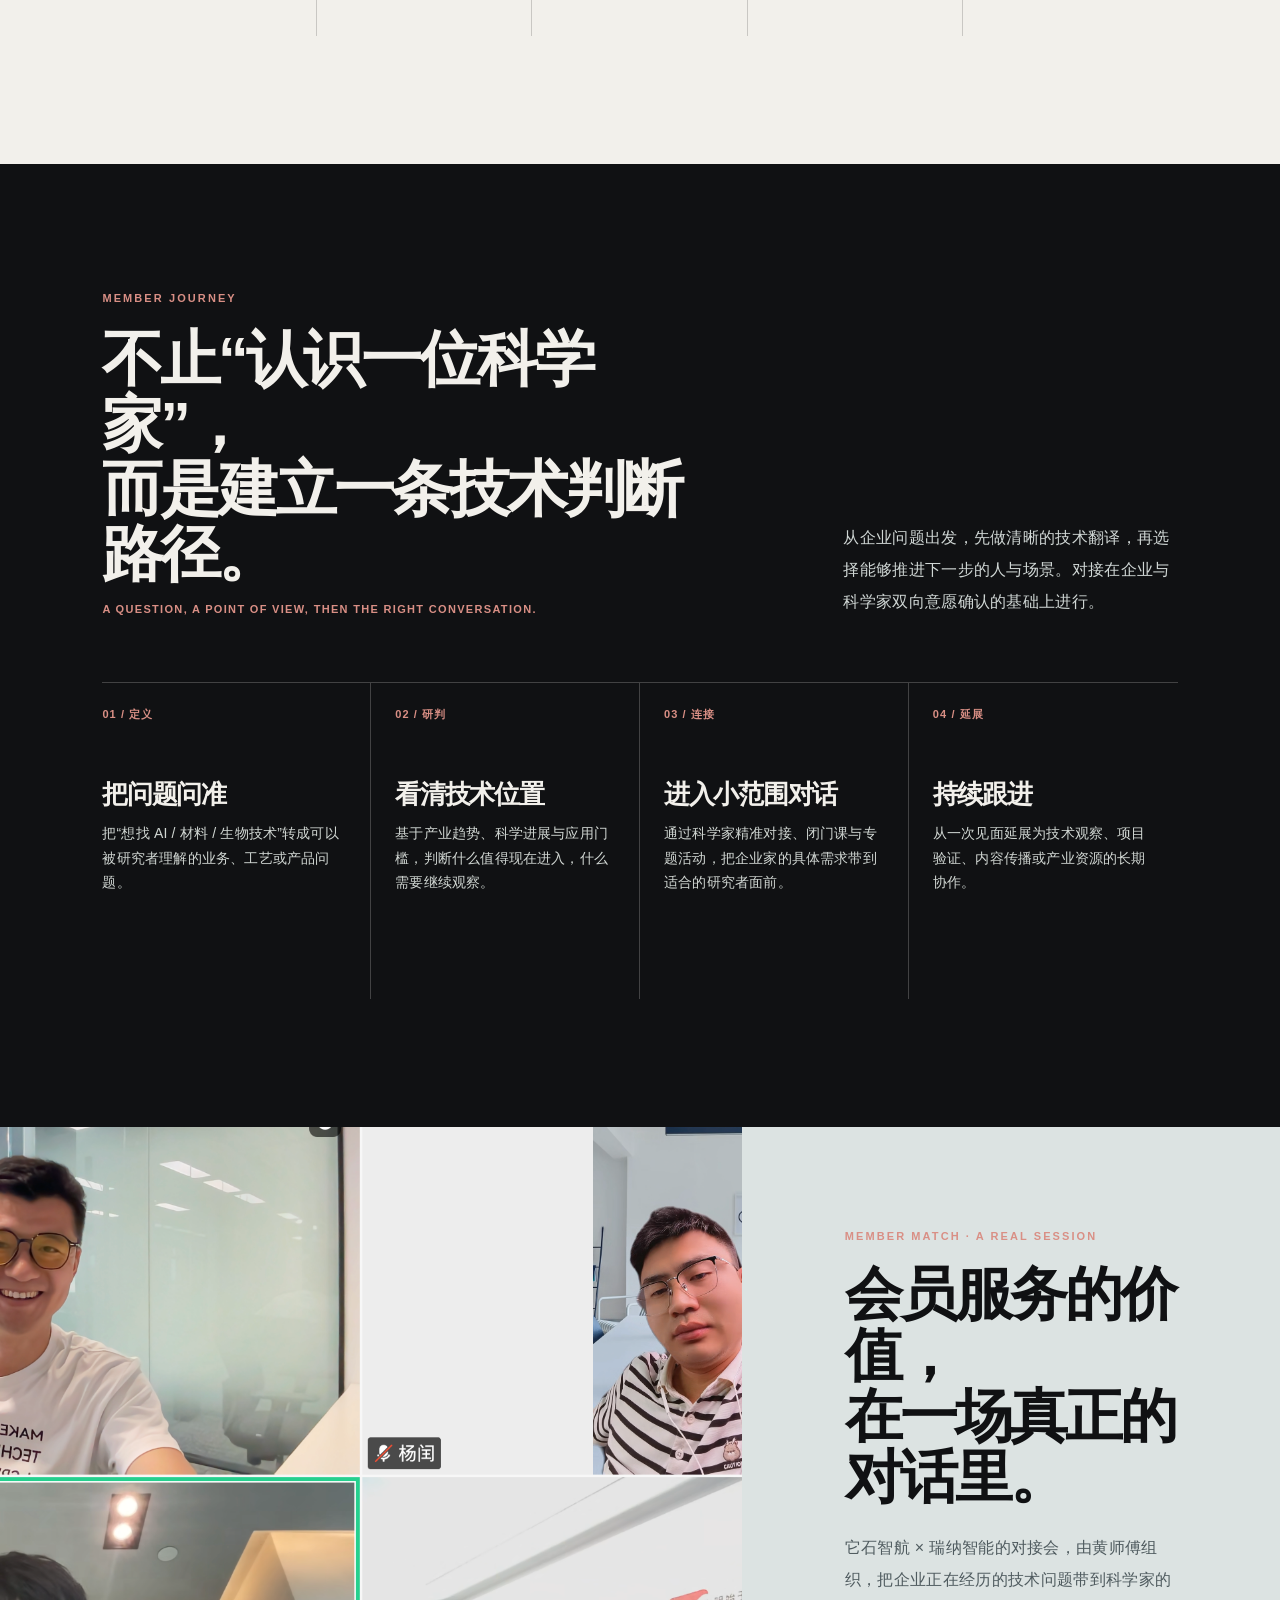
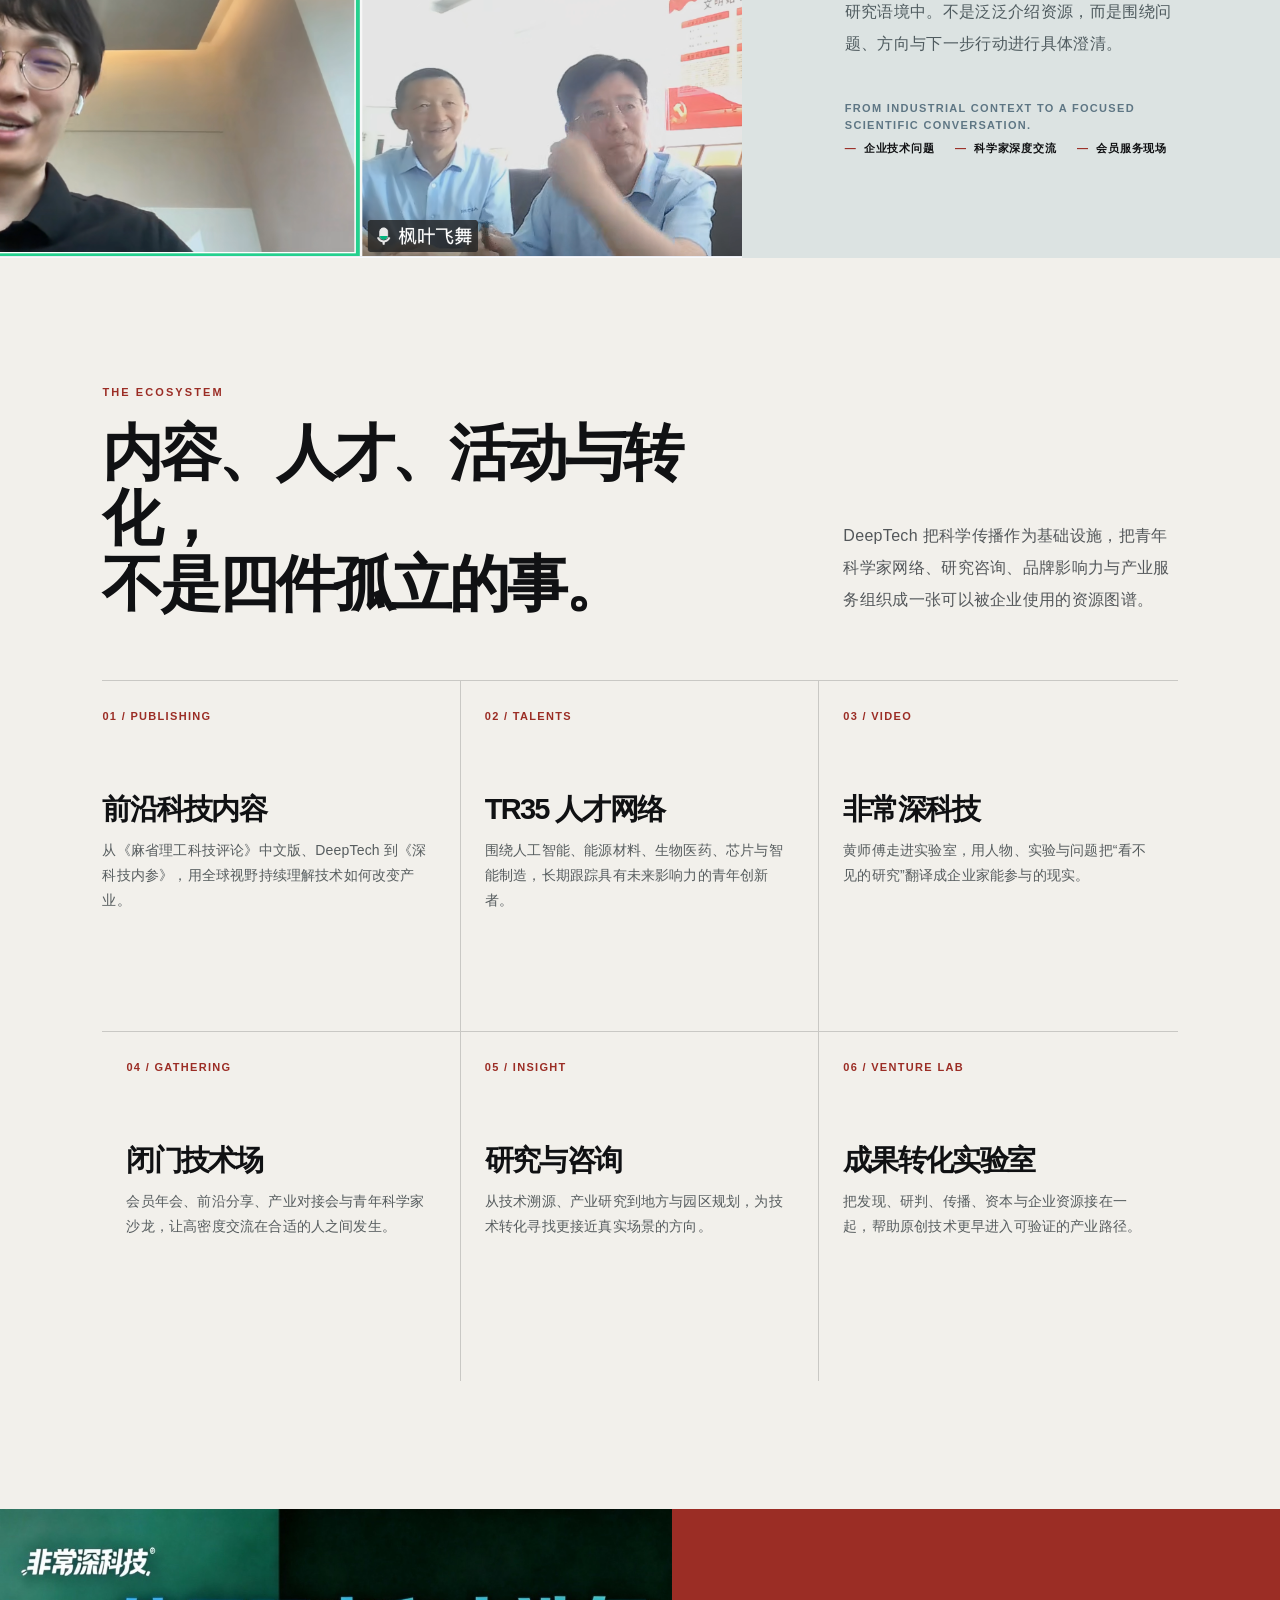
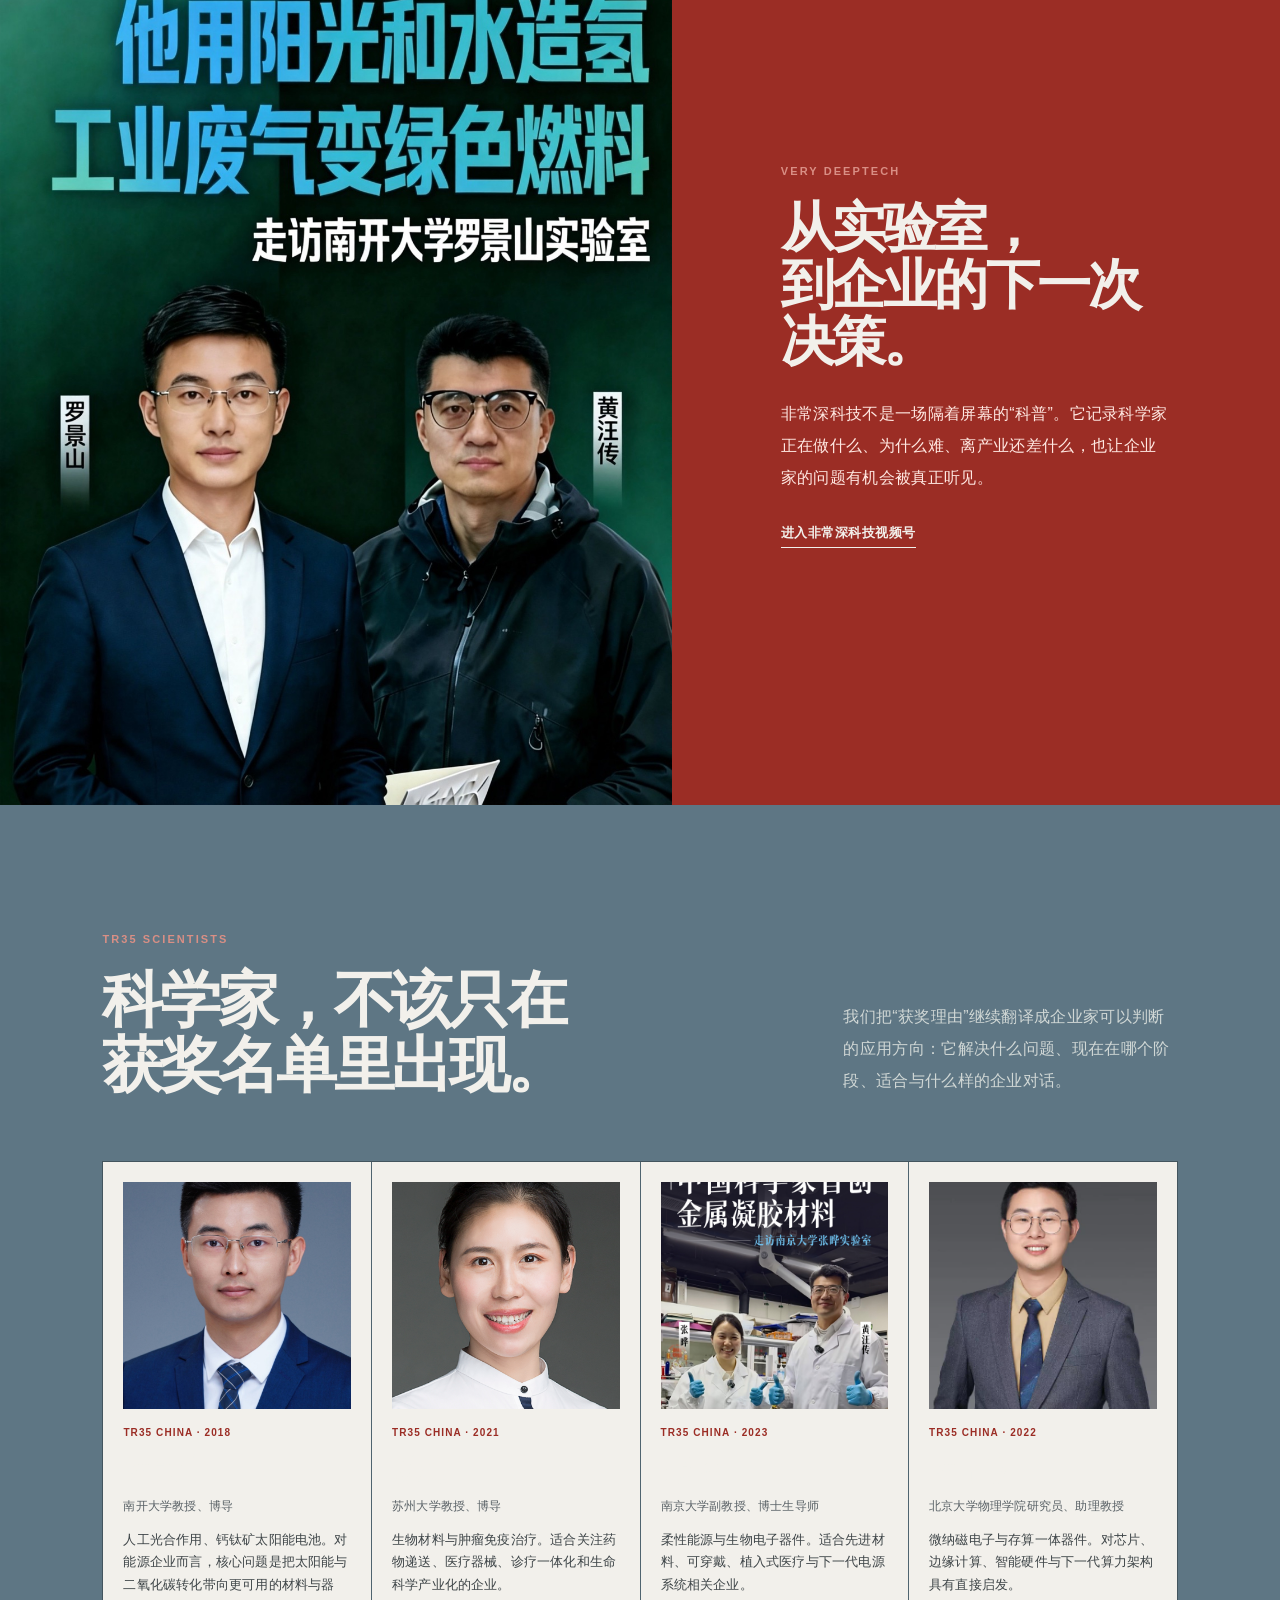
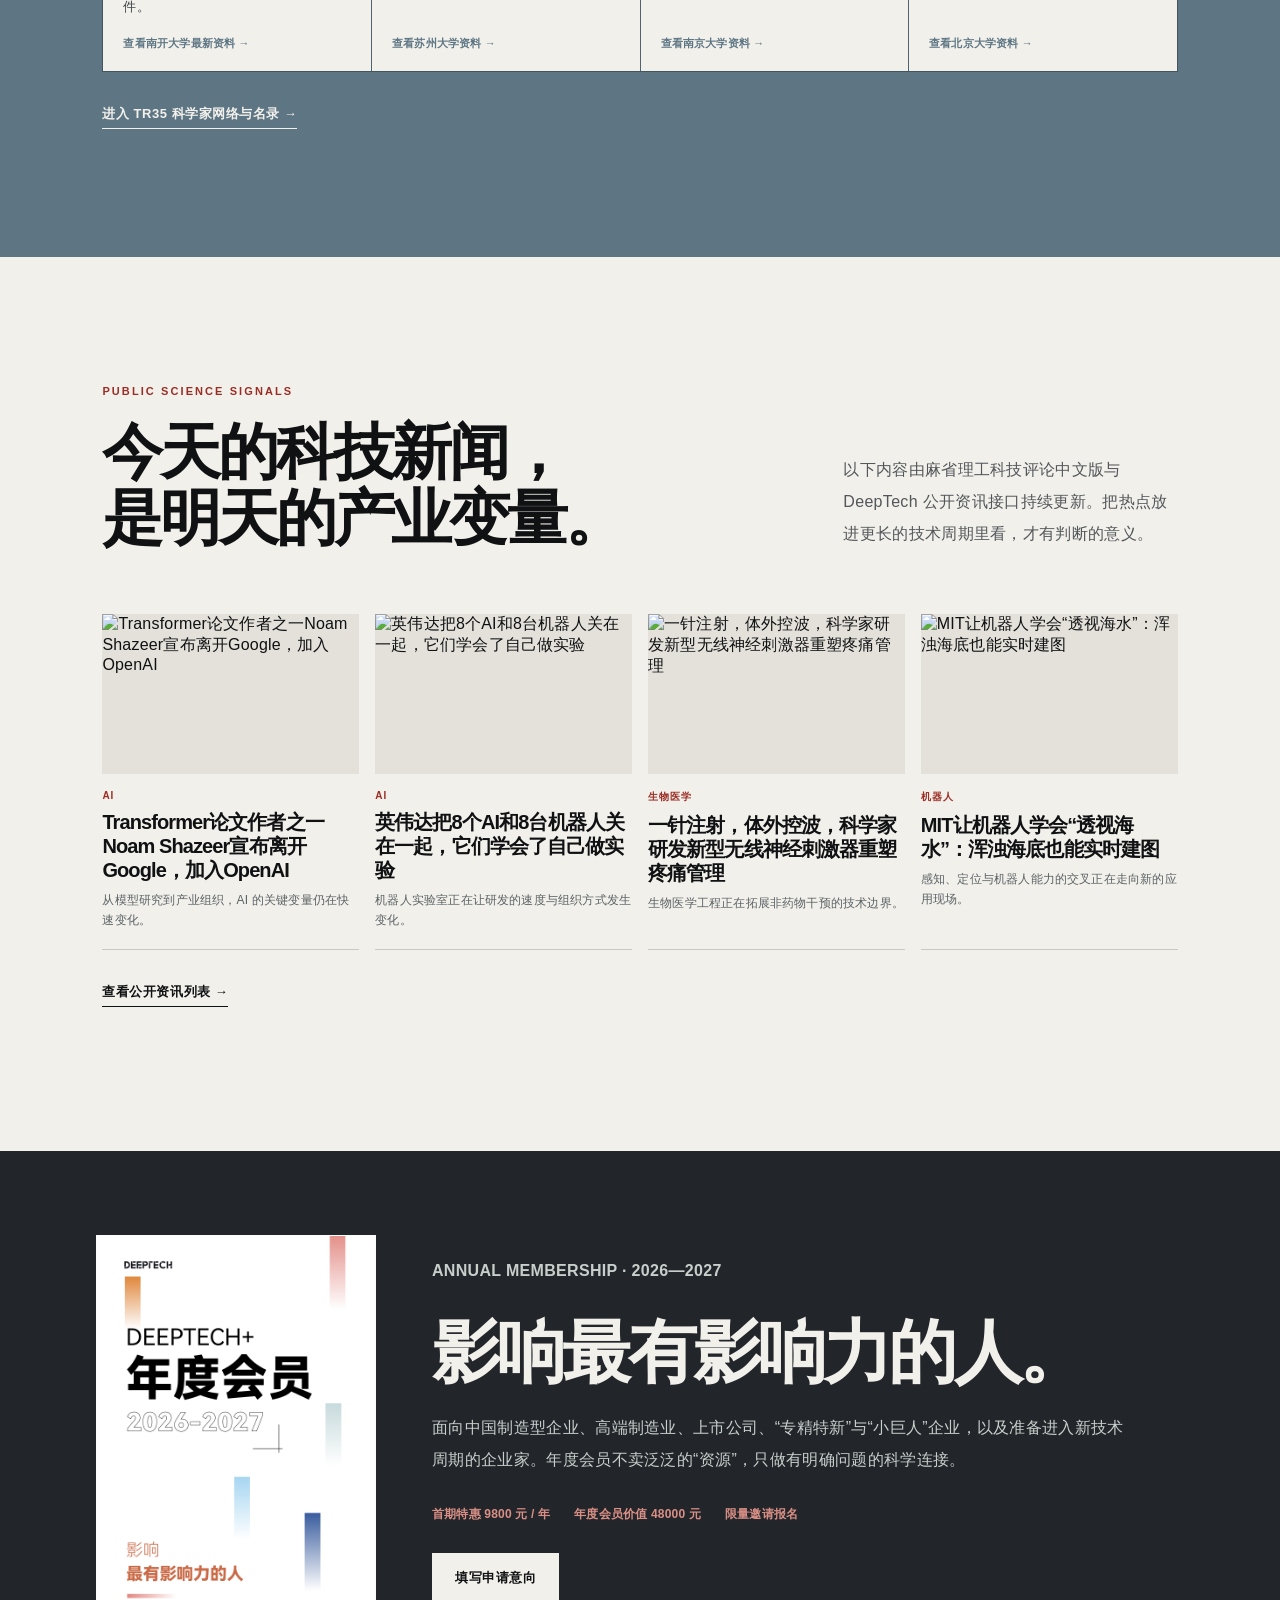
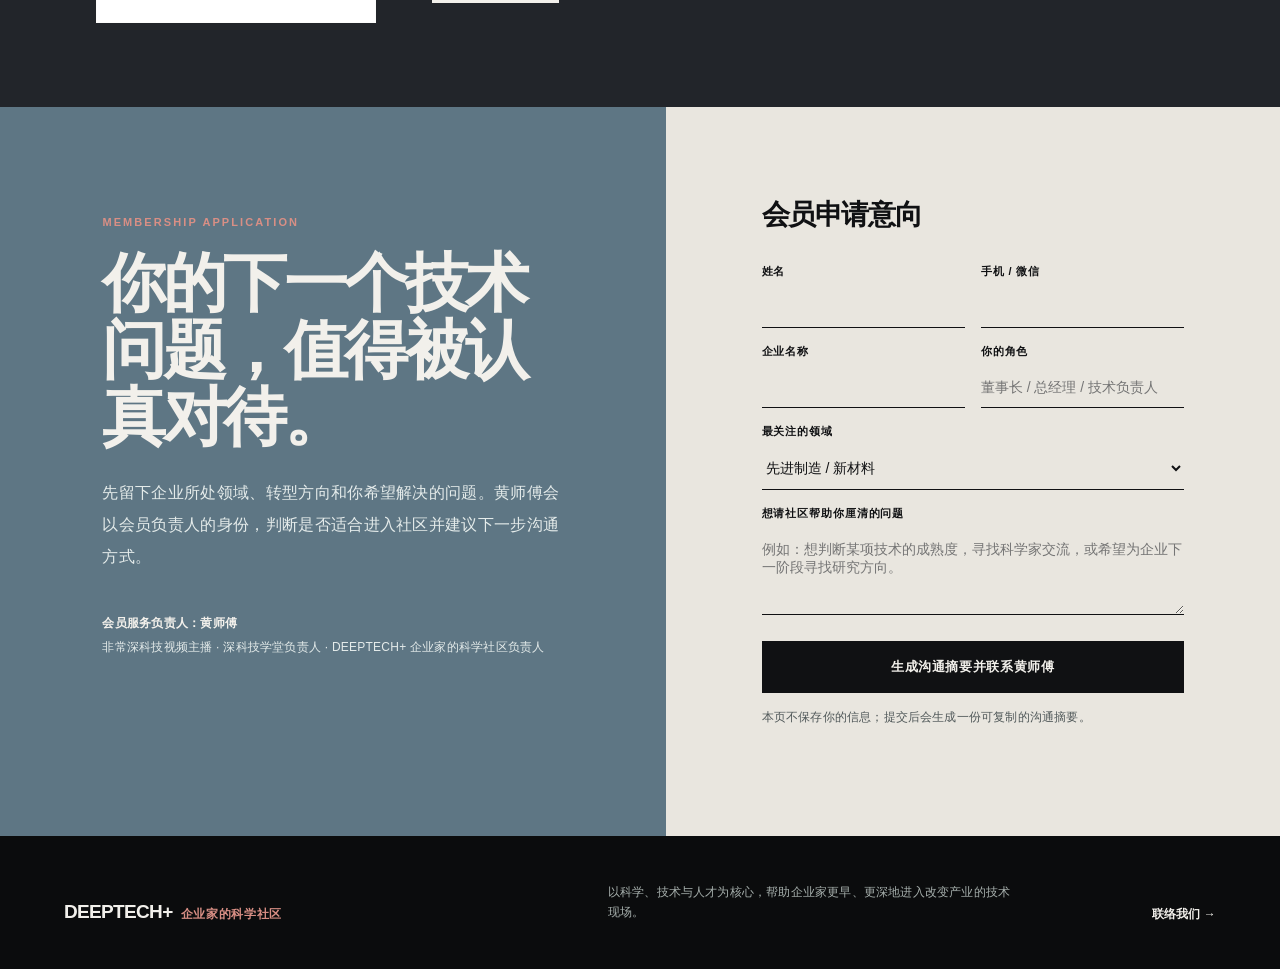
==== commit 0a021c85: "优化会员招募页面与服务案例呈现" ====
--- a/index.html
+++ b/index.html
@@ -5,7 +5,7 @@
     <meta name="viewport" content="width=device-width, initial-scale=1.0" />
     <meta name="description" content="DEEPTECH+ 企业家的科学社区全球招募：为制造业、高端制造与转型企业家连接科学家、前沿趋势与产业资源。" />
     <title>DEEPTECH+ 企业家的科学社区｜全球招募</title>
-    <link rel="icon" href="./assets/media/deeptech-2024-cover.png" type="image/png" />
+    <link rel="icon" href="./assets/media/deeptech-plus-benefits-cover.png" type="image/png" />
     <link rel="stylesheet" href="./styles.css" />
   </head>
   <body>
@@ -17,7 +17,7 @@
         <a href="./index.html" aria-current="page">全球招募</a>
         <a href="./scientists.html">科学家网络</a>
         <a href="./projects.html">项目与生态</a>
-        <a href="./contact.html">联络黄师傅</a>
+        <a href="./contact.html">联络我们</a>
       </nav>
       <a class="header-action" href="#apply">申请加入</a>
     </header>
@@ -28,10 +28,11 @@
           <p class="eyebrow">GLOBAL RECRUITMENT · 2026—2027</p>
           <h1>把企业的<br /><em>下一道难题，</em><br />带到科学前沿。</h1>
           <p class="lede">DEEPTECH+ 是面向企业家的科学社区。我们把制造、材料、能源、AI 与生命科学的真实需求，带进青年科学家、产业专家与全球科技网络的长期对话。</p>
+          <p class="section-en">A private science community for enterprise leaders shaping what comes next.</p>
           <div class="hero-actions"><a class="button" href="#apply">申请成为年度会员</a><a class="button-outline" href="./scientists.html">查看科学家网络</a></div>
           <div class="hero-meta"><span>为高端制造与科技转型企业而设</span><span>限量招募 · 全球视野 · 长期连接</span></div>
         </div>
-        <div class="hero-media"><img src="./assets/media/deeptech-2024-cover.png" alt="DeepTech 品牌视觉" /></div>
+        <div class="hero-media"><img src="./assets/media/deeptech-plus-benefits-cover.png" alt="DEEPTECH+ 年度会员权益视觉符号" /></div>
       </section>
 
       <div class="marquee" aria-label="社区定位"><span>SCIENCE × INDUSTRY</span><span>TR35 TALENT NETWORK</span><span>VERY DEEPTECH</span><span>MIT TECHNOLOGY REVIEW CHINA</span><span>SCIENCE × INDUSTRY</span></div>
@@ -48,12 +49,23 @@
       </section>
 
       <section class="section section-dark">
-        <div class="section-heading"><div><p class="eyebrow">MEMBER JOURNEY</p><h2>不止“认识一位科学家”，<br />而是建立一条技术判断路径。</h2></div><p>从企业问题出发，先做清晰的技术翻译，再选择能够推进下一步的人与场景。对接在企业与科学家双向意愿确认的基础上进行。</p></div>
+        <div class="section-heading"><div><p class="eyebrow">MEMBER JOURNEY</p><h2>不止“认识一位科学家”，<br />而是建立一条技术判断路径。</h2><span class="section-en">A question, a point of view, then the right conversation.</span></div><p>从企业问题出发，先做清晰的技术翻译，再选择能够推进下一步的人与场景。对接在企业与科学家双向意愿确认的基础上进行。</p></div>
         <div class="pathway">
           <article><span class="step">01 / 定义</span><h3>把问题问准</h3><p>把“想找 AI / 材料 / 生物技术”转成可以被研究者理解的业务、工艺或产品问题。</p></article>
           <article><span class="step">02 / 研判</span><h3>看清技术位置</h3><p>基于产业趋势、科学进展与应用门槛，判断什么值得现在进入，什么需要继续观察。</p></article>
           <article><span class="step">03 / 连接</span><h3>进入小范围对话</h3><p>通过科学家精准对接、闭门课与专题活动，把企业家的具体需求带到适合的研究者面前。</p></article>
           <article><span class="step">04 / 延展</span><h3>持续跟进</h3><p>从一次见面延展为技术观察、项目验证、内容传播或产业资源的长期协作。</p></article>
+        </div>
+      </section>
+
+      <section class="match-case" aria-labelledby="match-case-title">
+        <figure><img src="./assets/media/ding-wenchao-renna-match-session.png" alt="黄师傅、丁文超博士与瑞纳智能团队的线上会员对接会现场" /></figure>
+        <div class="match-case-copy">
+          <p class="eyebrow">MEMBER MATCH · A REAL SESSION</p>
+          <h2 id="match-case-title">会员服务的价值，<br />在一场真正的对话里。</h2>
+          <p>它石智航 × 瑞纳智能的对接会，由黄师傅组织，把企业正在经历的技术问题带到科学家的研究语境中。不是泛泛介绍资源，而是围绕问题、方向与下一步行动进行具体澄清。</p>
+          <span class="section-en">From industrial context to a focused scientific conversation.</span>
+          <div class="case-facts"><span>企业技术问题</span><span>科学家深度交流</span><span>会员服务现场</span></div>
         </div>
       </section>
 
@@ -97,14 +109,14 @@
       </section>
 
       <section class="apply" aria-labelledby="apply-title">
-        <div class="apply-copy"><p class="eyebrow">MEMBERSHIP APPLICATION</p><h2 id="apply-title">你的下一个技术问题，值得被认真对待。</h2><p>先留下企业所处领域、转型方向和你希望解决的问题。黄师傅会以会员负责人的身份，判断是否适合进入社区并建议下一步沟通方式。</p><p class="apply-note"><strong>联络人：黄师傅</strong><br />非常深科技视频主播 · 深科技学堂负责人 · DEEPTECH+ 企业家的科学社区负责人</p></div>
+        <div class="apply-copy"><p class="eyebrow">MEMBERSHIP APPLICATION</p><h2 id="apply-title">你的下一个技术问题，值得被认真对待。</h2><p>先留下企业所处领域、转型方向和你希望解决的问题。黄师傅会以会员负责人的身份，判断是否适合进入社区并建议下一步沟通方式。</p><p class="apply-note"><strong>会员服务负责人：黄师傅</strong><br />非常深科技视频主播 · 深科技学堂负责人 · DEEPTECH+ 企业家的科学社区负责人</p></div>
         <form class="apply-form" data-apply-form><h3>会员申请意向</h3><div class="form-grid"><div class="form-field"><label for="home-name">姓名</label><input id="home-name" name="name" required /></div><div class="form-field"><label for="home-contact">手机 / 微信</label><input id="home-contact" name="contact" required /></div><div class="form-field"><label for="home-company">企业名称</label><input id="home-company" name="company" required /></div><div class="form-field"><label for="home-title">你的角色</label><input id="home-title" name="title" placeholder="董事长 / 总经理 / 技术负责人" /></div><div class="form-field wide"><label for="home-direction">最关注的领域</label><select id="home-direction" name="direction"><option>先进制造 / 新材料</option><option>AI / 机器人 / 智能硬件</option><option>能源 / 碳中和</option><option>生命科学 / 医疗健康</option><option>半导体 / 芯片</option><option>其他技术转型议题</option></select></div><div class="form-field wide"><label for="home-need">想请社区帮助你厘清的问题</label><textarea id="home-need" name="need" placeholder="例如：想判断某项技术的成熟度，寻找科学家交流，或希望为企业下一阶段寻找研究方向。"></textarea></div></div><button type="submit">生成沟通摘要并联系黄师傅</button><p class="form-result" data-form-result>本页不保存你的信息；提交后会生成一份可复制的沟通摘要。</p></form>
       </section>
     </main>
 
-    <footer class="site-footer"><a class="wordmark" href="./index.html"><strong>DEEPTECH<span>+</span></strong><span>企业家的科学社区</span></a><p>以科学、技术与人才为核心，帮助企业家更早、更深地进入改变产业的技术现场。</p><a href="./contact.html">联络黄师傅 →</a></footer>
+    <footer class="site-footer"><a class="wordmark" href="./index.html"><strong>DEEPTECH<span>+</span></strong><span>企业家的科学社区</span></a><p>以科学、技术与人才为核心，帮助企业家更早、更深地进入改变产业的技术现场。</p><a href="./contact.html">联络我们 →</a></footer>
 
-    <div class="modal" data-apply-modal role="dialog" aria-modal="true" aria-label="会员申请意向"><div class="modal-dialog"><button class="modal-close" type="button" aria-label="关闭" data-close-apply>×</button><form data-apply-form><h3>申请加入 DEEPTECH+</h3><div class="form-grid"><div class="form-field"><label for="modal-name">姓名</label><input id="modal-name" name="name" required /></div><div class="form-field"><label for="modal-contact">手机 / 微信</label><input id="modal-contact" name="contact" required /></div><div class="form-field wide"><label for="modal-company">企业与角色</label><input id="modal-company" name="company" required placeholder="企业名称 · 董事长 / 总经理 / 技术负责人" /></div><div class="form-field wide"><label for="modal-direction">技术关注方向</label><select id="modal-direction" name="direction"><option>先进制造 / 新材料</option><option>AI / 机器人 / 智能硬件</option><option>能源 / 碳中和</option><option>生命科学 / 医疗健康</option><option>半导体 / 芯片</option><option>其他</option></select></div><div class="form-field wide"><label for="modal-need">希望解决的问题</label><textarea id="modal-need" name="need"></textarea></div></div><input type="hidden" name="title" value="会员申请" /><button type="submit">生成沟通摘要</button><p class="form-result" data-form-result>生成后，请直接致电黄师傅沟通。</p></form></div></div>
+    <div class="modal" data-apply-modal role="dialog" aria-modal="true" aria-label="会员申请意向"><div class="modal-dialog"><button class="modal-close" type="button" aria-label="关闭" data-close-apply>×</button><form data-apply-form><h3>申请加入 DEEPTECH+</h3><div class="form-grid"><div class="form-field"><label for="modal-name">姓名</label><input id="modal-name" name="name" required /></div><div class="form-field"><label for="modal-contact">手机 / 微信</label><input id="modal-contact" name="contact" required /></div><div class="form-field wide"><label for="modal-company">企业与角色</label><input id="modal-company" name="company" required placeholder="企业名称 · 董事长 / 总经理 / 技术负责人" /></div><div class="form-field wide"><label for="modal-direction">技术关注方向</label><select id="modal-direction" name="direction"><option>先进制造 / 新材料</option><option>AI / 机器人 / 智能硬件</option><option>能源 / 碳中和</option><option>生命科学 / 医疗健康</option><option>半导体 / 芯片</option><option>其他</option></select></div><div class="form-field wide"><label for="modal-need">希望解决的问题</label><textarea id="modal-need" name="need"></textarea></div></div><input type="hidden" name="title" value="会员申请" /><button type="submit">生成沟通摘要</button><p class="form-result" data-form-result>生成后，请直接致电联络我们。</p></form></div></div>
     <script src="./assets/js/site.js"></script><script src="./assets/js/news.js"></script>
   </body>
 </html>
--- a/styles.css
+++ b/styles.css
@@ -14,7 +14,7 @@
 
 * { box-sizing: border-box; }
 html { scroll-behavior: smooth; }
-body { margin: 0; min-width: 320px; color: var(--ink); background: var(--paper); font-family: var(--sans); -webkit-font-smoothing: antialiased; }
+body { margin: 0; min-width: 320px; color: var(--ink); background: var(--paper); font-family: var(--sans); letter-spacing: .012em; -webkit-font-smoothing: antialiased; }
 body.modal-open { overflow: hidden; }
 img { display: block; width: 100%; max-width: 100%; }
 a { color: inherit; }
@@ -25,37 +25,41 @@
 .skip-link:focus { transform: translateY(0); }
 .site-header { position: sticky; z-index: 40; top: 0; display: grid; grid-template-columns: 1fr auto 1fr; align-items: center; min-height: 74px; padding: 0 5vw; border-bottom: 1px solid var(--line); background: rgb(242 240 235 / 94%); backdrop-filter: blur(14px); }
 .wordmark { display: inline-flex; align-items: baseline; width: fit-content; gap: 8px; color: var(--ink); font-size: 15px; font-weight: 900; letter-spacing: -.04em; text-decoration: none; }
-.wordmark strong { font-size: 19px; letter-spacing: -.055em; }
-.wordmark span { color: var(--signal); font-size: 12px; letter-spacing: .02em; }
+.wordmark strong { font-size: 19px; letter-spacing: -.035em; }
+.wordmark strong span { color: currentColor; }
+.wordmark > span { color: var(--signal); font-size: 12px; letter-spacing: .055em; }
 .nav { display: flex; align-items: stretch; gap: 3px; }
-.nav a { display: grid; min-height: 74px; place-items: center; padding: 0 11px; color: var(--ink); font-size: 12px; font-weight: 800; letter-spacing: .02em; text-decoration: none; }
+.nav a { display: grid; min-height: 74px; place-items: center; padding: 0 13px; color: var(--ink); font-size: 12px; font-weight: 800; letter-spacing: .055em; text-decoration: none; }
 .nav a:hover, .nav a[aria-current="page"] { color: var(--signal); }
 .header-action { justify-self: end; display: inline-flex; align-items: center; min-height: 38px; padding: 0 14px; border: 1px solid var(--ink); color: var(--paper); background: var(--ink); font-size: 12px; font-weight: 800; letter-spacing: .04em; text-decoration: none; }
 .header-action:hover { color: var(--ink); background: transparent; }
 .menu-toggle { display: none; border: 0; color: var(--ink); background: transparent; font-size: 13px; font-weight: 800; }
 
 .hero { position: relative; display: grid; grid-template-columns: minmax(0, 1.08fr) minmax(420px, .92fr); min-height: min(760px, calc(100vh - 74px)); overflow: hidden; color: var(--paper); background: var(--ink); }
-.hero-copy { position: relative; z-index: 1; display: flex; flex-direction: column; justify-content: end; padding: 7.5vw 5vw 7vw; }
-.eyebrow { margin: 0 0 18px; color: var(--signal-soft); font-size: 11px; font-weight: 900; letter-spacing: .14em; }
-.hero h1 { max-width: 820px; margin: 0; font-size: clamp(54px, 7.2vw, 116px); font-weight: 900; letter-spacing: -.08em; line-height: .91; }
+.hero-copy { position: relative; z-index: 1; display: flex; flex-direction: column; justify-content: end; padding: 8.5vw 6vw 8vw; }
+.eyebrow { margin: 0 0 22px; color: var(--signal-soft); font-size: 11px; font-weight: 900; letter-spacing: .19em; }
+.hero h1 { max-width: 850px; margin: 0; font-size: clamp(54px, 7.2vw, 116px); font-weight: 900; letter-spacing: -.052em; line-height: 1.02; }
 .hero h1 em { color: var(--signal-soft); font-style: normal; }
-.hero .lede { max-width: 590px; margin: 30px 0 0; color: #d7d9d5; font-size: 17px; line-height: 1.85; }
+.hero .lede { max-width: 610px; margin: 36px 0 0; color: #d7d9d5; font-size: 17px; letter-spacing: .025em; line-height: 2; }
 .hero-actions { display: flex; flex-wrap: wrap; gap: 12px; margin-top: 34px; }
 .button, .button-outline { display: inline-flex; min-height: 50px; align-items: center; justify-content: center; padding: 0 22px; border: 1px solid var(--paper); color: var(--ink); background: var(--paper); font-size: 13px; font-weight: 900; letter-spacing: .04em; text-decoration: none; }
 .button:hover { color: var(--paper); background: transparent; }
 .button-outline { color: var(--paper); background: transparent; }
 .button-outline:hover { color: var(--ink); background: var(--paper); }
-.hero-meta { display: flex; flex-wrap: wrap; gap: 18px; margin-top: 54px; color: #abb2b0; font-size: 11px; line-height: 1.5; letter-spacing: .07em; }
+.hero-meta { display: flex; flex-wrap: wrap; gap: 22px; margin-top: 60px; color: #abb2b0; font-size: 11px; line-height: 1.6; letter-spacing: .1em; }
 .hero-media { position: relative; min-height: 520px; overflow: hidden; }
 .hero-media::after { content: ""; position: absolute; inset: 0; background: linear-gradient(90deg, var(--ink) 0%, transparent 28%, rgb(0 0 0 / 20%) 100%); }
 .hero-media img { height: 100%; object-fit: cover; object-position: center; }
 
-.section { padding: 112px 7.5vw; }
+.section { padding: 128px 8vw; }
 .section-dark { color: var(--paper); background: var(--ink); }
 .section-steel { color: var(--paper); background: var(--steel); }
-.section-heading { display: grid; grid-template-columns: minmax(0, 1.1fr) minmax(260px, .6fr); gap: 8vw; align-items: end; margin-bottom: 52px; }
-.section-heading h2 { max-width: 850px; margin: 0; font-size: clamp(37px, 4.8vw, 76px); font-weight: 900; letter-spacing: -.07em; line-height: .98; }
-.section-heading p:not(.eyebrow) { margin: 0; color: #53575a; font-size: 16px; line-height: 1.85; }
+.section-heading { display: grid; grid-template-columns: minmax(0, 1.1fr) minmax(280px, .6fr); gap: 10vw; align-items: end; margin-bottom: 64px; }
+.section-heading h2 { max-width: 880px; margin: 0; font-size: clamp(37px, 4.8vw, 76px); font-weight: 900; letter-spacing: -.052em; line-height: 1.06; }
+.section-heading p:not(.eyebrow) { margin: 0; color: #53575a; font-size: 16px; letter-spacing: .02em; line-height: 2; }
+
+.section-en { display: block; margin: 14px 0 0; color: var(--steel); font-size: 11px; font-weight: 800; letter-spacing: .12em; line-height: 1.6; text-transform: uppercase; }
+.section-dark .section-en, .section-steel .section-en { color: var(--signal-soft); }
 .section-dark .section-heading p:not(.eyebrow), .section-steel .section-heading p:not(.eyebrow) { color: #d0d7d5; }
 .section .eyebrow { color: var(--signal); }
 .section-dark .eyebrow, .section-steel .eyebrow { color: var(--signal-soft); }
@@ -91,9 +95,9 @@
 .feature-split { display: grid; grid-template-columns: minmax(0, 1.05fr) minmax(340px, .95fr); min-height: 560px; }
 .feature-media { overflow: hidden; background: var(--ink); }
 .feature-media img { height: 100%; object-fit: cover; object-position: center; }
-.feature-copy { display: flex; flex-direction: column; justify-content: center; padding: 8vw; color: var(--paper); background: var(--signal); }
-.feature-copy h2 { margin: 0 0 24px; font-size: clamp(38px, 4.2vw, 68px); font-weight: 900; letter-spacing: -.07em; line-height: .98; }
-.feature-copy p:not(.eyebrow) { max-width: 510px; margin: 0 0 28px; color: #ffe8e2; font-size: 16px; line-height: 1.85; }
+.feature-copy { display: flex; flex-direction: column; justify-content: center; padding: 8.5vw; color: var(--paper); background: var(--signal); }
+.feature-copy h2 { margin: 0 0 28px; font-size: clamp(38px, 4.2vw, 68px); font-weight: 900; letter-spacing: -.052em; line-height: 1.06; }
+.feature-copy p:not(.eyebrow) { max-width: 530px; margin: 0 0 30px; color: #ffe8e2; font-size: 16px; letter-spacing: .02em; line-height: 2; }
 .feature-copy .text-link { color: var(--paper); }
 
 .text-link { display: inline-flex; width: fit-content; padding-bottom: 5px; border-bottom: 1px solid currentColor; color: var(--ink); font-size: 13px; font-weight: 900; letter-spacing: .04em; text-decoration: none; }
@@ -123,14 +127,14 @@
 .directory h3 { margin: 35px 0 7px; font-size: 24px; letter-spacing: -.05em; }
 .directory p { margin: 0; color: #5a6062; font-size: 12px; line-height: 1.65; }
 
-.video-grid { display: grid; grid-template-columns: repeat(4, 1fr); gap: 1px; background: var(--light-line); border: 1px solid var(--light-line); }
+.video-grid { display: grid; grid-template-columns: repeat(4, 1fr); gap: 14px; background: transparent; border: 0; }
 .video-card { display: flex; flex-direction: column; color: var(--paper); background: var(--ink); text-decoration: none; }
 .video-card figure { position: relative; aspect-ratio: 3 / 4; margin: 0; overflow: hidden; }
 .video-card figure::after { content: "现场走访"; position: absolute; right: 12px; bottom: 12px; padding: 7px 8px; color: var(--paper); background: rgb(16 17 19 / 86%); font-size: 10px; font-weight: 900; letter-spacing: .08em; }
 .video-card img { height: 100%; object-fit: cover; }
-.video-card div { padding: 17px; }
-.video-card h3 { margin: 9px 0 3px; font-size: 20px; letter-spacing: -.045em; }
-.video-card p { margin: 0; color: #b7c0bd; font-size: 12px; line-height: 1.6; }
+.video-card div { padding: 20px 2px 4px; }
+.video-card h3 { margin: 10px 0 7px; font-size: 21px; letter-spacing: -.025em; }
+.video-card p { margin: 0; color: #b7c0bd; font-size: 12px; letter-spacing: .02em; line-height: 1.75; }
 
 .news-grid { display: grid; grid-template-columns: repeat(4, 1fr); gap: 16px; }
 .news-card { display: flex; flex-direction: column; min-height: 336px; padding-bottom: 18px; border-bottom: 1px solid var(--line); text-decoration: none; }
@@ -143,15 +147,15 @@
 .membership-band { display: grid; grid-template-columns: 280px minmax(0, 1fr); gap: 56px; align-items: center; padding: 84px 7.5vw; color: var(--paper); background: var(--ink-soft); }
 .membership-band figure { margin: 0; border: 1px solid var(--light-line); background: #fff; }
 .membership-band figure img { aspect-ratio: .72 / 1; object-fit: cover; object-position: center; }
-.membership-band h2 { max-width: 930px; margin: 0 0 20px; font-size: clamp(42px, 5.4vw, 86px); font-weight: 900; letter-spacing: -.08em; line-height: .92; }
-.membership-band p { max-width: 700px; margin: 0 0 26px; color: #c8cfcb; font-size: 16px; line-height: 1.85; }
+.membership-band h2 { max-width: 930px; margin: 0 0 24px; font-size: clamp(42px, 5.4vw, 86px); font-weight: 900; letter-spacing: -.055em; line-height: 1.03; }
+.membership-band p { max-width: 700px; margin: 0 0 30px; color: #c8cfcb; font-size: 16px; letter-spacing: .02em; line-height: 2; }
 .membership-facts { display: flex; flex-wrap: wrap; gap: 9px 24px; margin-bottom: 30px; color: var(--paper); font-size: 12px; font-weight: 800; }
 .membership-facts span { color: var(--signal-soft); }
 
 .apply { display: grid; grid-template-columns: minmax(0, 1.04fr) minmax(320px, .96fr); min-height: 650px; }
-.apply-copy { padding: 8vw 7.5vw; color: var(--paper); background: var(--steel); }
-.apply-copy h2 { max-width: 680px; margin: 0 0 22px; font-size: clamp(43px, 5vw, 80px); font-weight: 900; letter-spacing: -.08em; line-height: .94; }
-.apply-copy p:not(.eyebrow) { max-width: 560px; margin: 0; color: #e4ebea; font-size: 16px; line-height: 1.85; }
+.apply-copy { padding: 8.5vw 8vw; color: var(--paper); background: var(--steel); }
+.apply-copy h2 { max-width: 700px; margin: 0 0 26px; font-size: clamp(43px, 5vw, 80px); font-weight: 900; letter-spacing: -.055em; line-height: 1.05; }
+.apply-copy p:not(.eyebrow) { max-width: 590px; margin: 0; color: #e4ebea; font-size: 16px; letter-spacing: .02em; line-height: 2; }
 .apply-note { margin-top: 38px !important; font-size: 12px !important; }
 .apply-note strong { color: var(--paper); }
 .apply-form { padding: 7vw 7.5vw; background: #e9e6df; }
@@ -172,10 +176,10 @@
 .contact-photo { position: relative; overflow: hidden; background: var(--ink); }
 .contact-photo::after { content: "VERY DEEPTECH"; position: absolute; right: 22px; bottom: 18px; color: var(--paper); font-size: 10px; font-weight: 900; letter-spacing: .14em; writing-mode: vertical-rl; }
 .contact-photo img { height: 100%; object-fit: cover; object-position: 72% center; }
-.contact-copy { display: flex; flex-direction: column; justify-content: end; padding: 8vw; background: var(--paper); }
-.contact-copy h1 { margin: 0 0 22px; font-size: clamp(53px, 6vw, 96px); font-weight: 900; letter-spacing: -.08em; line-height: .91; }
-.contact-copy .role { margin: 0 0 32px; color: var(--signal); font-size: 12px; font-weight: 900; letter-spacing: .1em; line-height: 1.8; }
-.contact-copy p:not(.role) { max-width: 550px; margin: 0; color: #4d5558; font-size: 16px; line-height: 1.85; }
+.contact-copy { display: flex; flex-direction: column; justify-content: end; padding: 8.5vw; background: var(--paper); }
+.contact-copy h1 { margin: 0 0 24px; font-size: clamp(53px, 6vw, 96px); font-weight: 900; letter-spacing: -.05em; line-height: 1.04; }
+.contact-copy .role { margin: 0 0 34px; color: var(--signal); font-size: 12px; font-weight: 900; letter-spacing: .12em; line-height: 1.9; }
+.contact-copy p:not(.role) { max-width: 570px; margin: 0; color: #4d5558; font-size: 16px; letter-spacing: .02em; line-height: 2; }
 .contact-actions { display: flex; flex-wrap: wrap; gap: 12px; margin-top: 38px; }
 .contact-actions .button { border-color: var(--ink); }
 .contact-actions .button:hover { color: var(--ink); }
@@ -184,6 +188,7 @@
 
 .site-footer { display: grid; grid-template-columns: 1fr 1fr auto; gap: 24px; align-items: end; padding: 46px 5vw; color: var(--paper); background: #0b0c0d; }
 .site-footer .wordmark { color: var(--paper); }
+.site-footer .wordmark > span { color: var(--signal-soft); }
 .site-footer p { max-width: 410px; margin: 0; color: #a6afac; font-size: 12px; line-height: 1.7; }
 .site-footer a { font-size: 12px; font-weight: 900; text-decoration: none; }
 .site-footer a:hover { color: var(--signal-soft); }
@@ -192,6 +197,15 @@
 .modal.is-open { display: flex; }
 .modal-dialog { position: relative; width: min(720px, 100%); max-height: min(760px, calc(100vh - 40px)); overflow: auto; padding: 44px; background: var(--paper); box-shadow: 0 20px 80px rgb(0 0 0 / 30%); }
 .modal-close { position: absolute; top: 17px; right: 18px; border: 0; color: var(--ink); background: transparent; font-size: 22px; line-height: 1; }
+
+.match-case { display: grid; grid-template-columns: minmax(0, 1.16fr) minmax(320px, .84fr); min-height: 580px; background: #dce3e2; }
+.match-case figure { margin: 0; overflow: hidden; background: var(--ink); }
+.match-case figure img { width: 100%; height: 100%; object-fit: cover; object-position: center; }
+.match-case-copy { display: flex; flex-direction: column; justify-content: center; padding: 8vw; }
+.match-case-copy h2 { max-width: 620px; margin: 0 0 24px; font-size: clamp(39px, 4.5vw, 72px); font-weight: 900; letter-spacing: -.052em; line-height: 1.06; }
+.match-case-copy p:not(.eyebrow) { max-width: 500px; margin: 0 0 26px; color: #4f5b5f; font-size: 16px; letter-spacing: .02em; line-height: 2; }
+.case-facts { display: flex; flex-wrap: wrap; gap: 9px 20px; margin-top: 6px; color: var(--ink); font-size: 11px; font-weight: 900; letter-spacing: .08em; }
+.case-facts span::before { content: "—"; margin-right: 7px; color: var(--signal); }
 
 @media (max-width: 980px) {
   .site-header { grid-template-columns: 1fr auto; min-height: 64px; }
@@ -202,11 +216,13 @@
   .header-action { display: none; }
   .hero, .feature-split, .apply, .contact-hero { grid-template-columns: 1fr; }
   .hero { min-height: 0; }
-  .hero-copy { min-height: 560px; padding: 92px 7vw 70px; }
+  .hero-copy { min-height: 560px; padding: 100px 7vw 76px; }
   .hero-media { min-height: 430px; }
   .hero-media::after { background: rgb(0 0 0 / 18%); }
   .feature-media { min-height: 460px; }
   .feature-copy { min-height: 500px; padding: 12vw 8vw; }
+  .match-case { grid-template-columns: 1fr; }
+  .match-case figure { min-height: 470px; }
   .stat-grid { grid-template-columns: repeat(3, 1fr); }
   .stat:nth-child(3) { border-right: 0; }
   .stat:nth-child(n + 4) { border-top: 1px solid var(--line); }
@@ -224,12 +240,12 @@
 @media (max-width: 640px) {
   .site-header { min-height: 60px; padding: 0 5vw; }
   .wordmark strong { font-size: 17px; }
-  .hero-copy { min-height: 510px; padding: 76px 6vw 56px; }
+  .hero-copy { min-height: 510px; padding: 82px 6vw 64px; }
   /* The opening statement is intentionally large, but must stay readable on a 320–390px phone. */
-  .hero h1 { font-size: clamp(46px, 12.6vw, 52px); overflow-wrap: anywhere; word-break: break-word; }
+  .hero h1 { font-size: clamp(44px, 12vw, 50px); overflow-wrap: anywhere; word-break: break-word; }
   .hero .lede { font-size: 15px; }
   .hero-media { min-height: 320px; }
-  .section { padding: 72px 6vw; }
+  .section { padding: 84px 6vw; }
   .section-heading { grid-template-columns: 1fr; gap: 22px; margin-bottom: 36px; }
   .section-heading h2 { font-size: 34px; overflow-wrap: anywhere; word-break: break-word; }
   .section-heading p:not(.eyebrow) { font-size: 15px; }
@@ -242,21 +258,24 @@
   .pathway h3 { font-size: 24px; }
   .program h3 { margin-top: 36px; }
   .feature-media { min-height: 350px; }
-  .feature-copy { min-height: 420px; padding: 80px 7vw; }
+  .feature-copy { min-height: 420px; padding: 88px 7vw; }
   .feature-copy h2 { font-size: 38px; overflow-wrap: anywhere; word-break: break-word; }
   .scientist-card { min-height: 0; }
   .scientist-card img { max-height: 330px; object-position: center top; }
   .video-card figure { aspect-ratio: 4 / 3; }
-  .membership-band { grid-template-columns: 1fr; gap: 30px; padding: 70px 6vw; }
+  .membership-band { grid-template-columns: 1fr; gap: 34px; padding: 82px 6vw; }
   .membership-band figure { max-width: 230px; }
   .membership-band h2 { font-size: 43px; overflow-wrap: anywhere; word-break: break-word; }
-  .apply-copy, .apply-form { padding: 72px 6vw; }
+  .apply-copy, .apply-form { padding: 82px 6vw; }
   .apply-copy h2 { font-size: 43px; overflow-wrap: anywhere; word-break: break-word; }
   .form-grid { grid-template-columns: 1fr; }
   .form-field.wide { grid-column: auto; }
   .contact-photo { min-height: 480px; }
-  .contact-copy { padding: 72px 6vw; }
+  .contact-copy { padding: 82px 6vw; }
   .contact-copy h1 { font-size: 48px; overflow-wrap: anywhere; word-break: break-word; }
+  .match-case figure { min-height: 310px; }
+  .match-case-copy { padding: 78px 6vw; }
+  .match-case-copy h2 { font-size: 39px; }
   .site-footer { grid-template-columns: 1fr; align-items: start; padding: 42px 6vw; }
   .modal-dialog { padding: 42px 22px 28px; }
 }
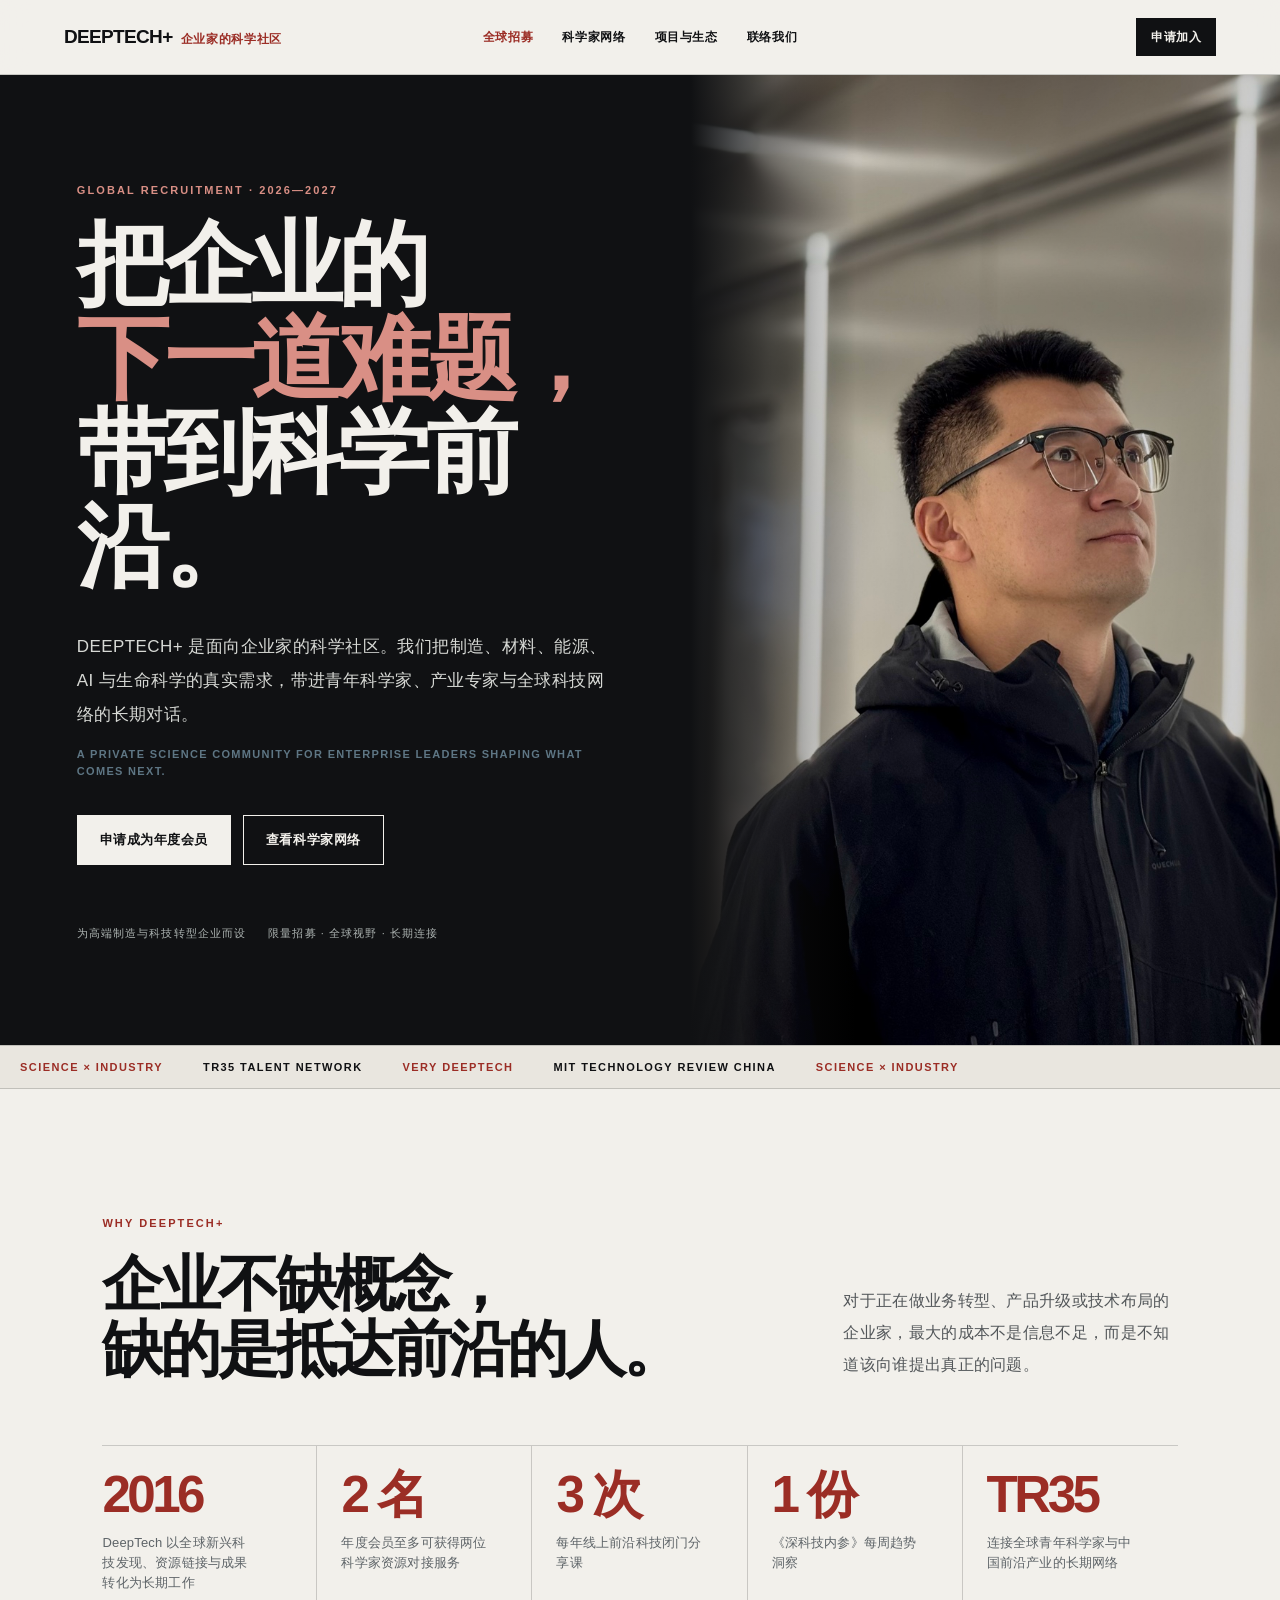
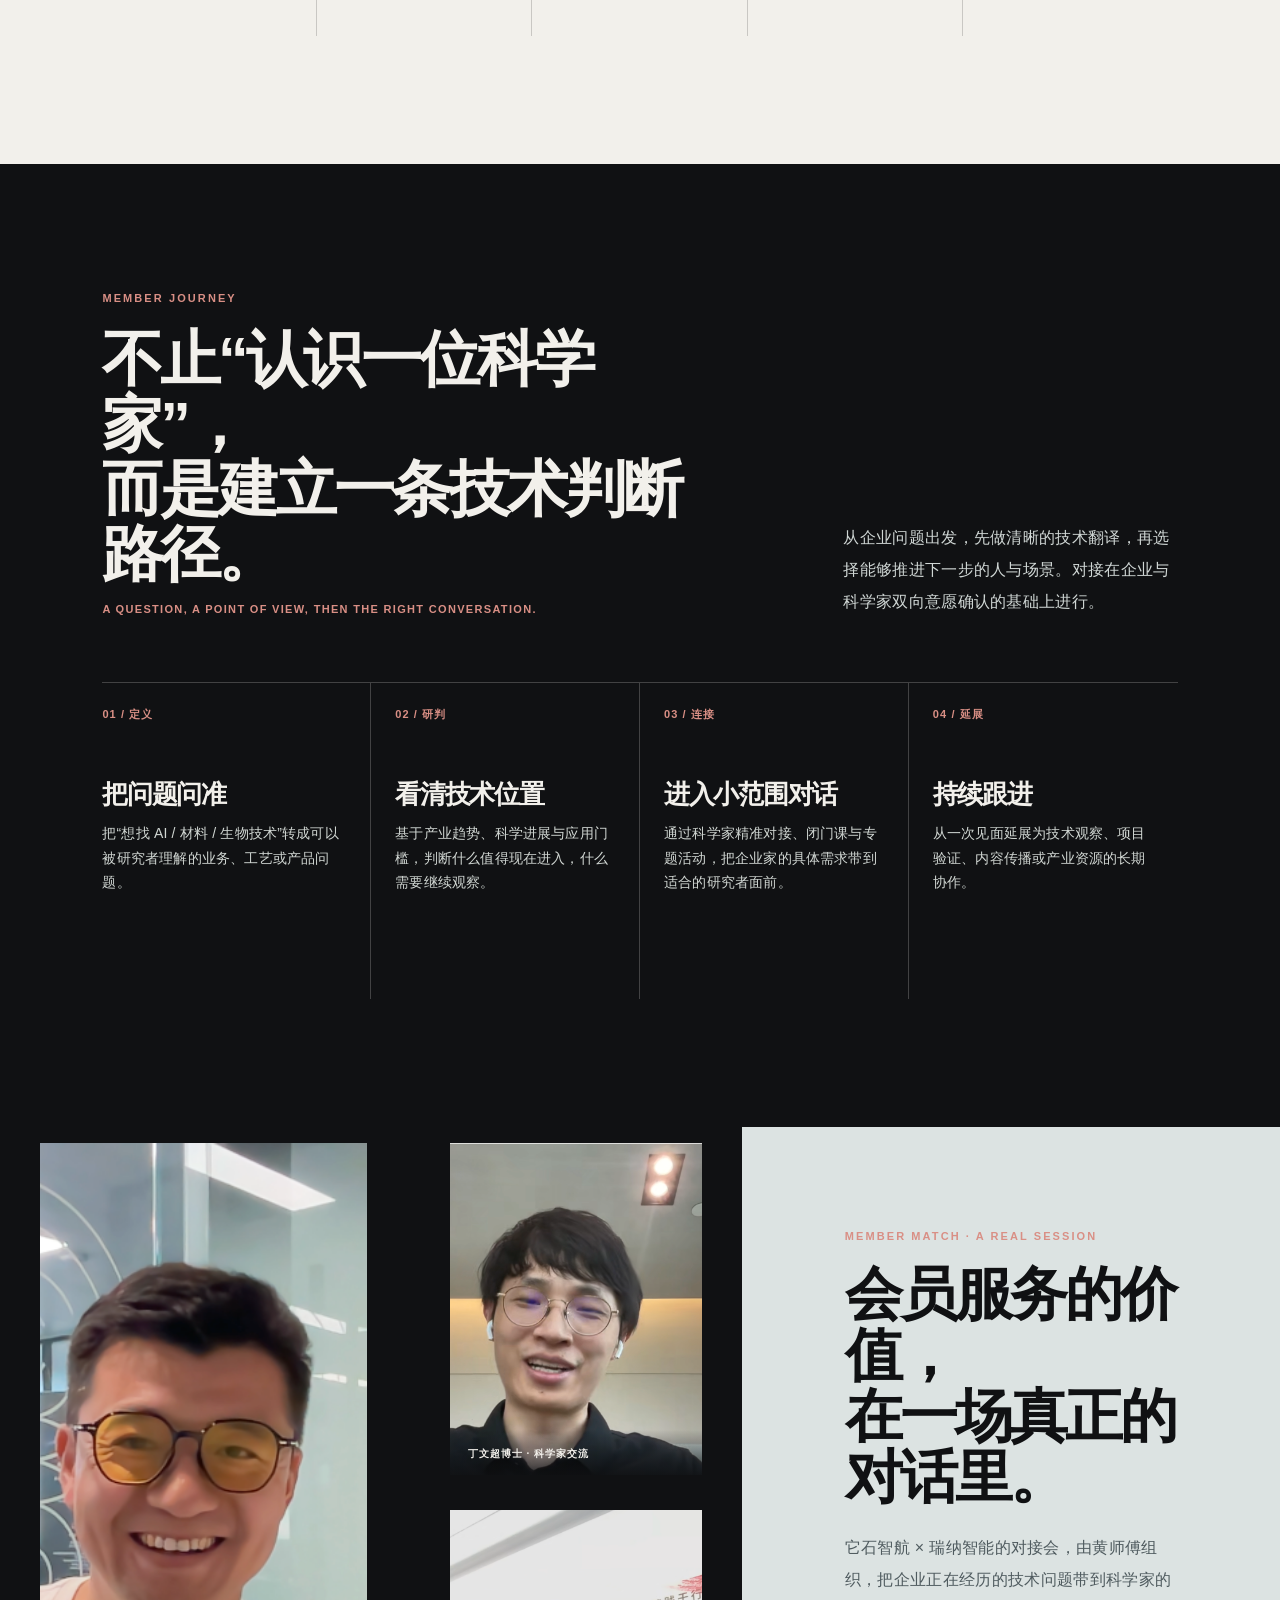
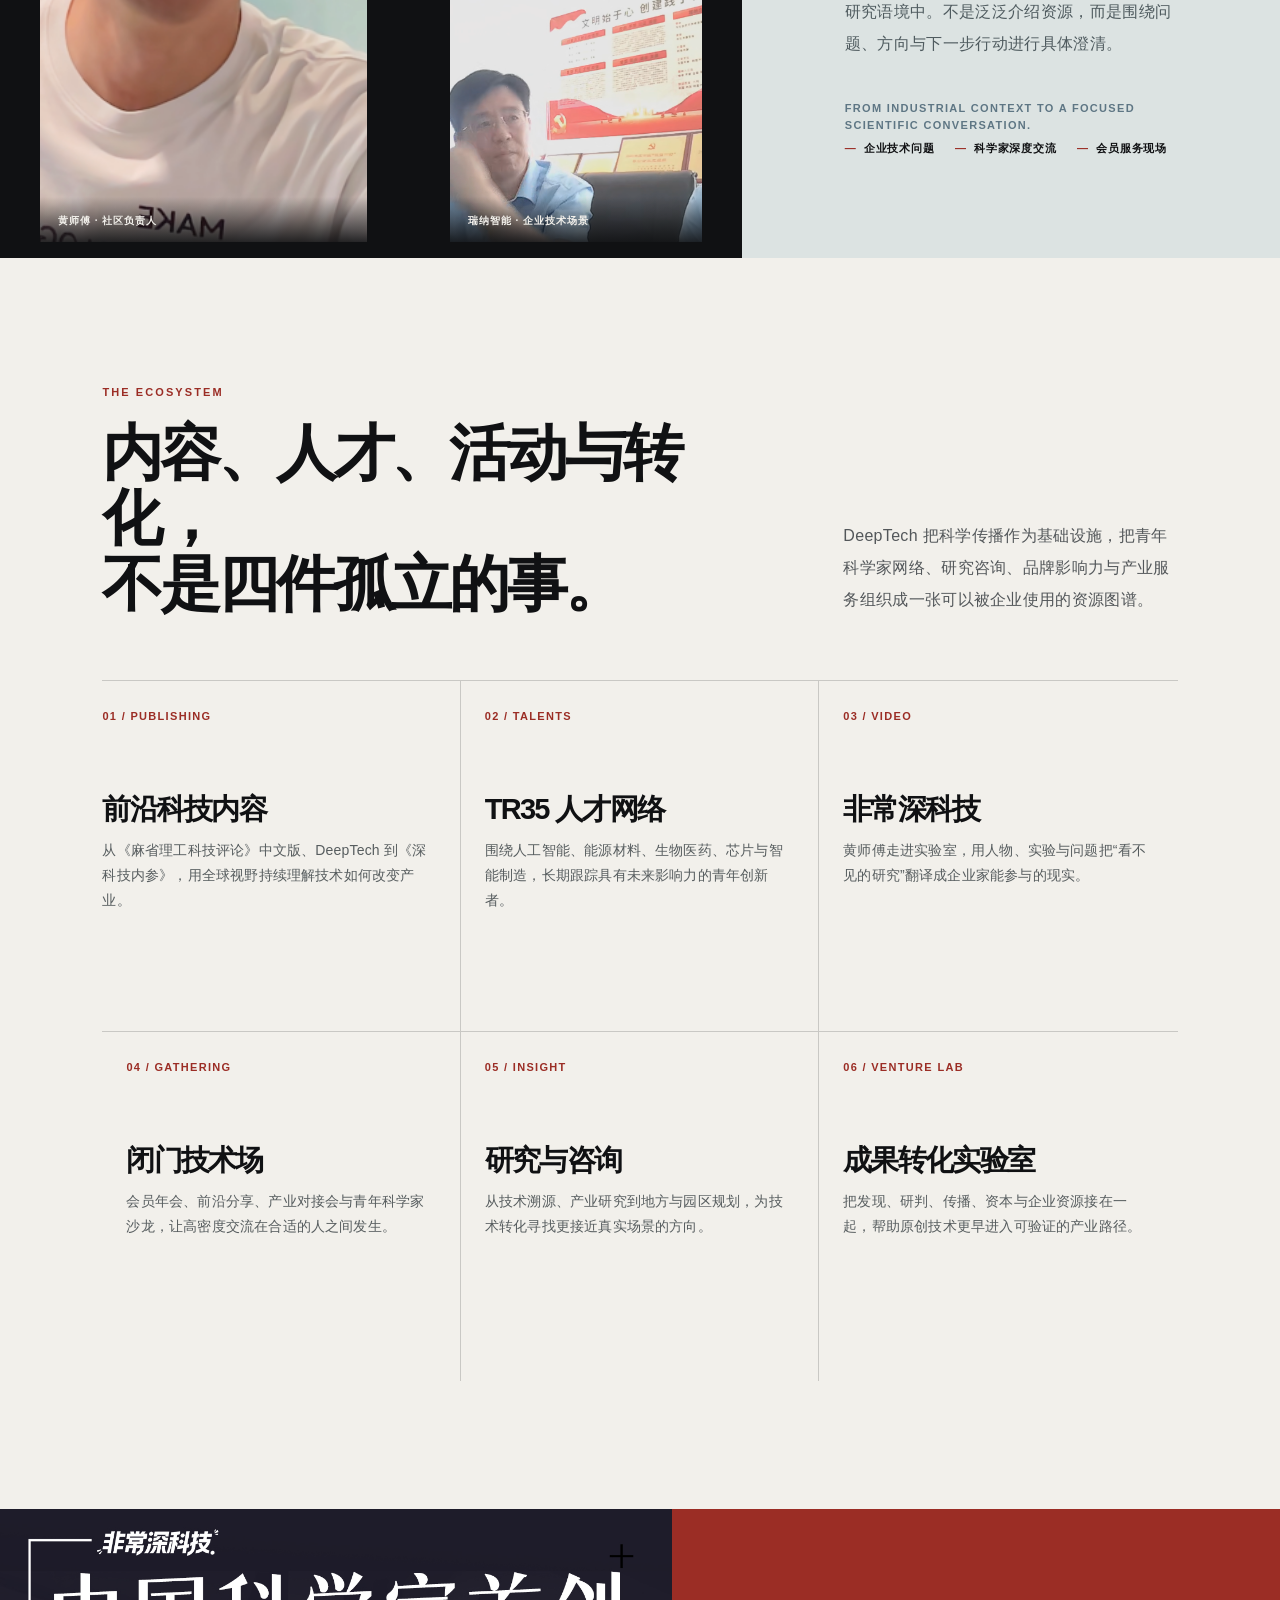
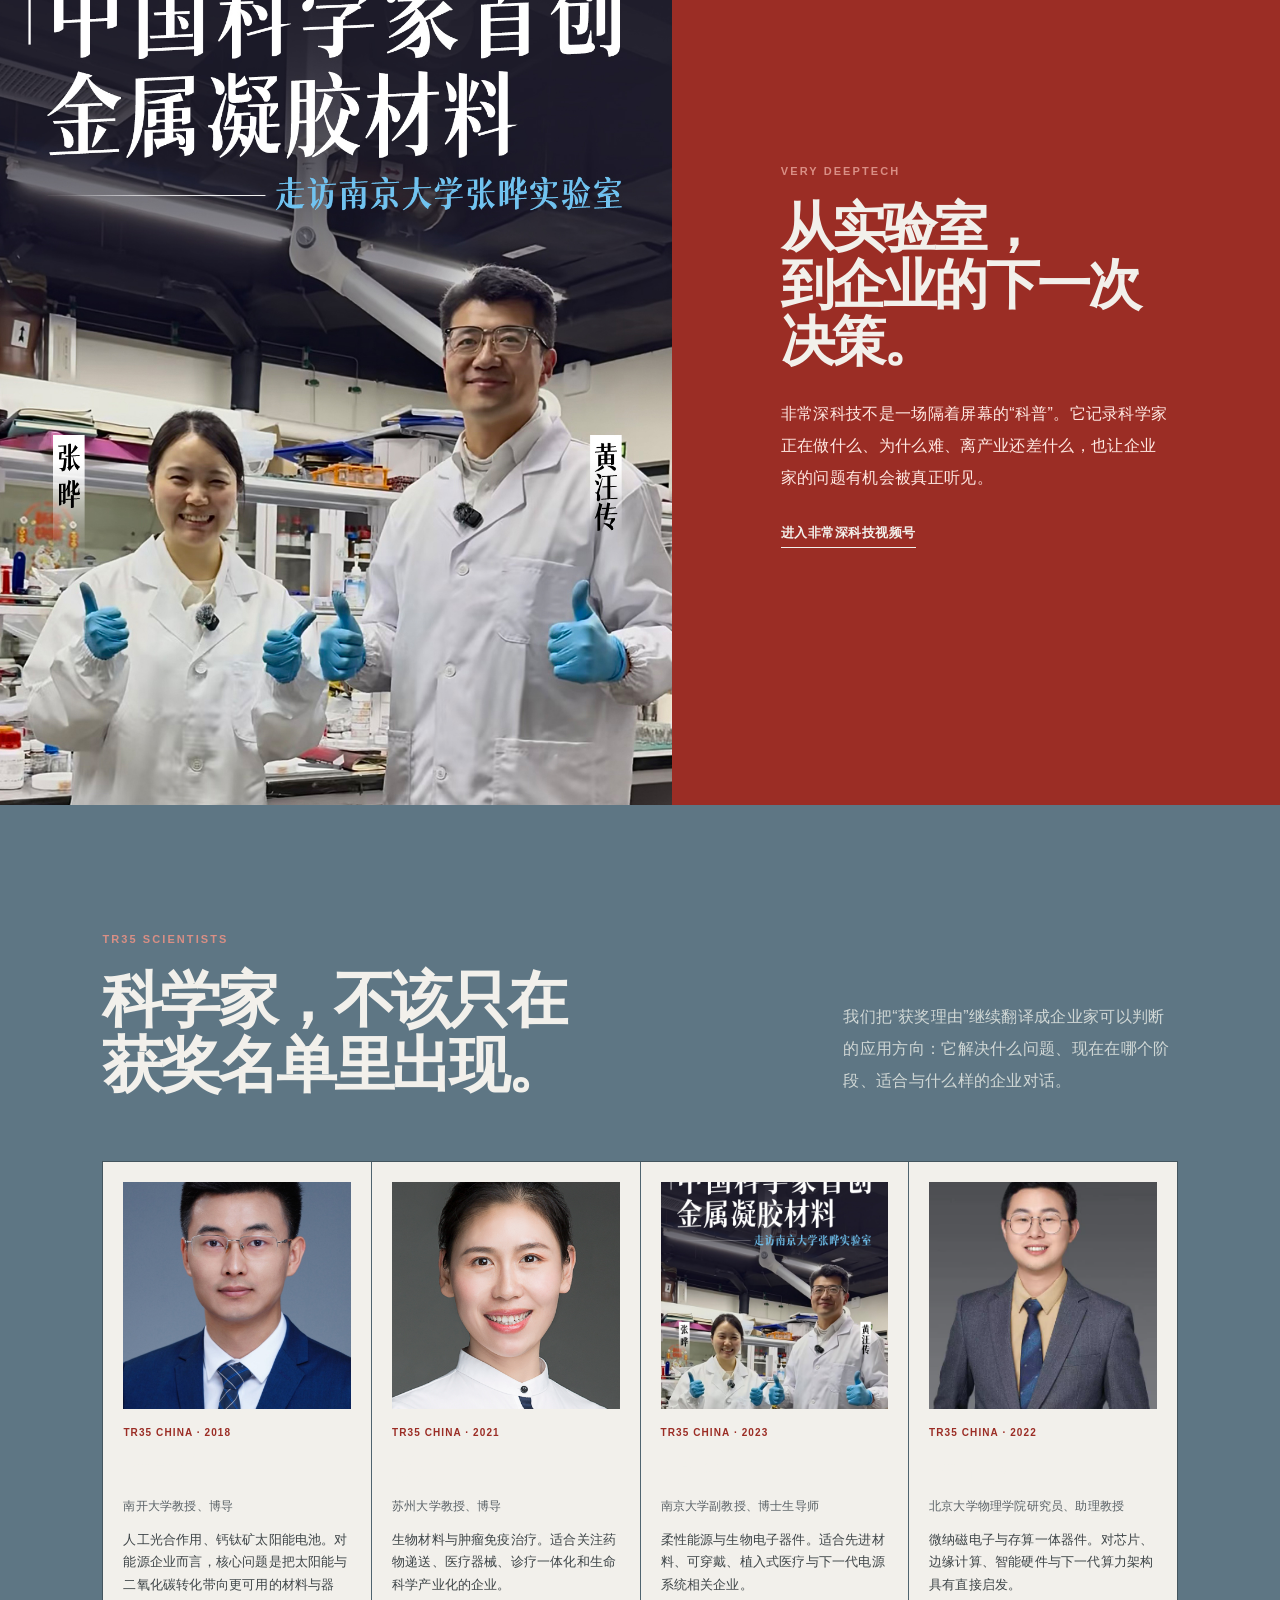
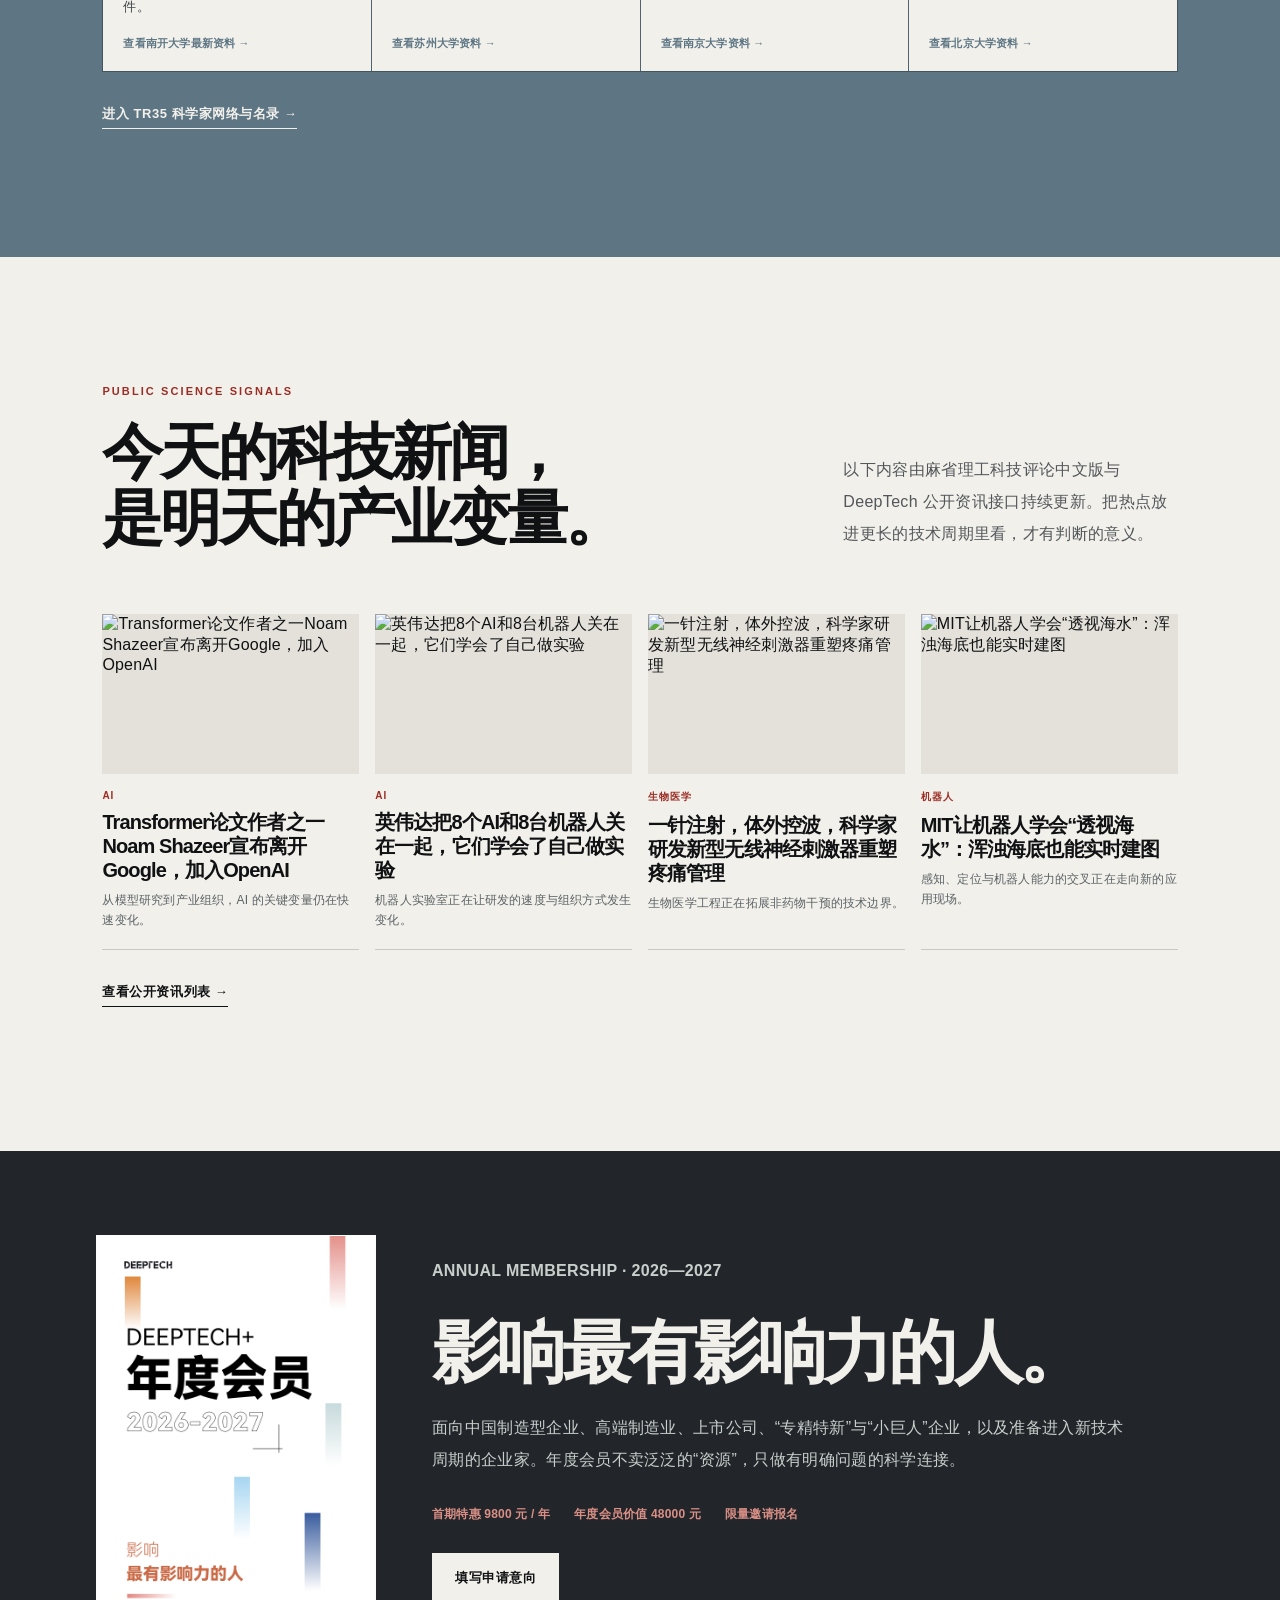
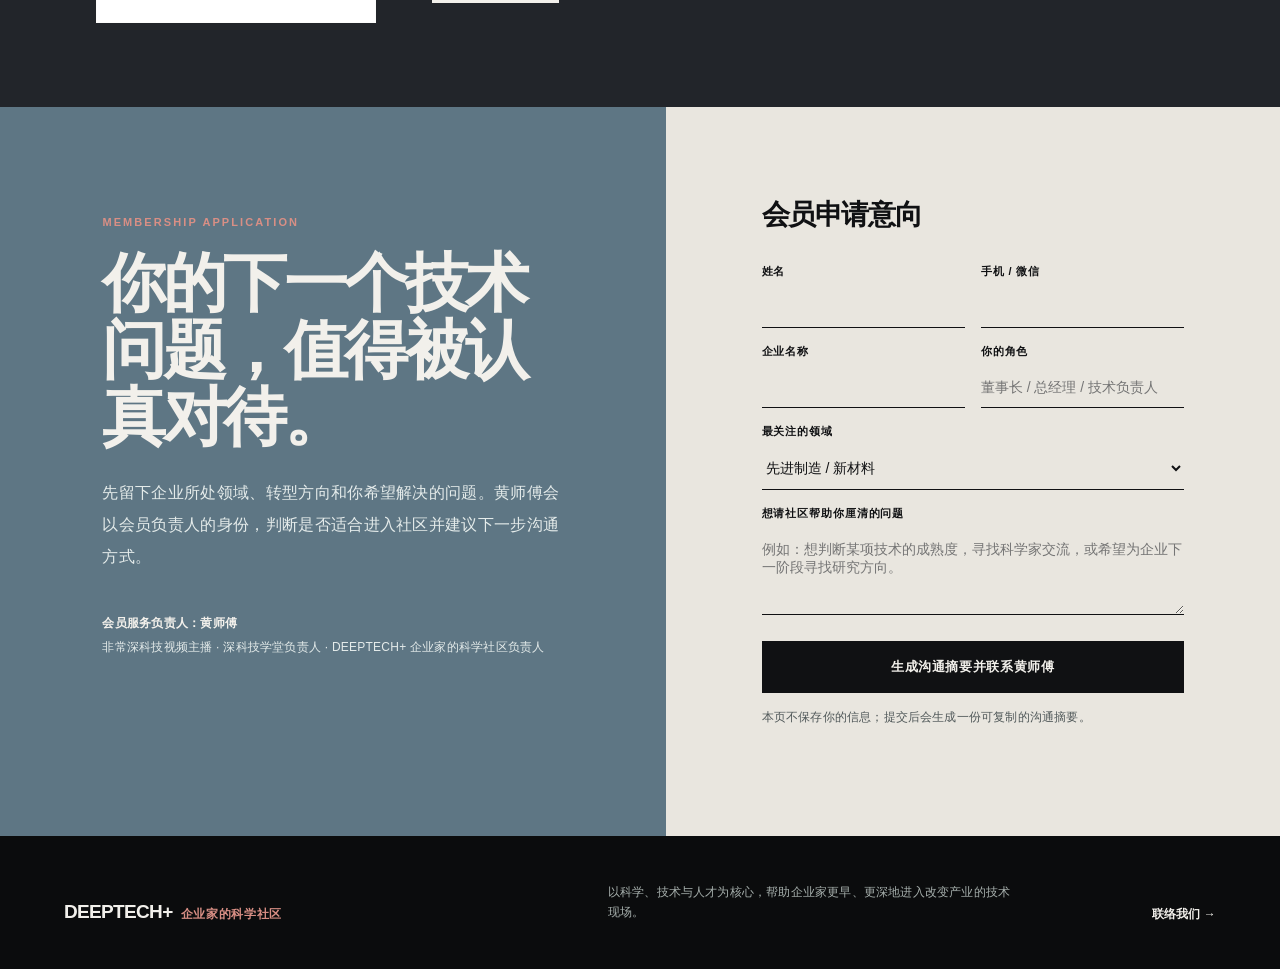
==== commit bd641e2d: "按网站修改说明优化科学家与会员服务展示" ====
--- a/index.html
+++ b/index.html
@@ -32,7 +32,7 @@
           <div class="hero-actions"><a class="button" href="#apply">申请成为年度会员</a><a class="button-outline" href="./scientists.html">查看科学家网络</a></div>
           <div class="hero-meta"><span>为高端制造与科技转型企业而设</span><span>限量招募 · 全球视野 · 长期连接</span></div>
         </div>
-        <div class="hero-media"><img src="./assets/media/deeptech-plus-benefits-cover.png" alt="DEEPTECH+ 年度会员权益视觉符号" /></div>
+        <div class="hero-media"><img src="./assets/media/huang-shifu-corridor.jpg" alt="黄师傅走进科技现场" /></div>
       </section>
 
       <div class="marquee" aria-label="社区定位"><span>SCIENCE × INDUSTRY</span><span>TR35 TALENT NETWORK</span><span>VERY DEEPTECH</span><span>MIT TECHNOLOGY REVIEW CHINA</span><span>SCIENCE × INDUSTRY</span></div>
@@ -59,7 +59,11 @@
       </section>
 
       <section class="match-case" aria-labelledby="match-case-title">
-        <figure><img src="./assets/media/ding-wenchao-renna-match-session.png" alt="黄师傅、丁文超博士与瑞纳智能团队的线上会员对接会现场" /></figure>
+        <div class="match-collage" role="group" aria-label="黄师傅、丁文超博士与瑞纳智能团队的线上会员对接会现场">
+          <figure class="match-panel match-panel-host"><img src="./assets/media/match-huang-shifu.png" alt="黄师傅参与线上会员对接会" /><figcaption>黄师傅 · 社区负责人</figcaption></figure>
+          <figure class="match-panel"><img src="./assets/media/match-ding-wenchao.png" alt="丁文超博士参与线上技术交流" /><figcaption>丁文超博士 · 科学家交流</figcaption></figure>
+          <figure class="match-panel"><img src="./assets/media/match-renna-intelligent.png" alt="瑞纳智能团队参与线上对接会" /><figcaption>瑞纳智能 · 企业技术场景</figcaption></figure>
+        </div>
         <div class="match-case-copy">
           <p class="eyebrow">MEMBER MATCH · A REAL SESSION</p>
           <h2 id="match-case-title">会员服务的价值，<br />在一场真正的对话里。</h2>
@@ -82,7 +86,7 @@
       </section>
 
       <section class="feature-split">
-        <div class="feature-media"><img src="./assets/media/video-luo-jingshan.jpg" alt="黄师傅走访南开大学罗景山实验室" /></div>
+        <div class="feature-media"><img src="./assets/media/video-zhang-ye-priority.jpg" alt="黄师傅走访南京大学张晔实验室" /></div>
         <div class="feature-copy"><p class="eyebrow">VERY DEEPTECH</p><h2>从实验室，<br />到企业的下一次决策。</h2><p>非常深科技不是一场隔着屏幕的“科普”。它记录科学家正在做什么、为什么难、离产业还差什么，也让企业家的问题有机会被真正听见。</p><a class="text-link" href="https://weixin.qq.com/sph/ADUKVkPHKJ" target="_blank" rel="noreferrer">进入非常深科技视频号</a></div>
       </section>
 
--- a/styles.css
+++ b/styles.css
@@ -112,6 +112,15 @@
 .scientist-card p { margin: 0; color: #3d4447; font-size: 13px; line-height: 1.72; }
 .scientist-card .source { margin-top: auto; padding-top: 18px; color: #5e7684; font-size: 11px; font-weight: 800; text-decoration: none; }
 .scientist-card .source:hover { color: var(--signal); }
+
+.tr35-brief { display: grid; grid-template-columns: repeat(3, 1fr); border-top: 1px solid var(--line); }
+.tr35-brief article { min-height: 246px; padding: 26px 26px 30px 0; border-right: 1px solid var(--line); }
+.tr35-brief article + article { padding-left: 26px; }
+.tr35-brief article:last-child { border-right: 0; }
+.tr35-brief span { color: var(--signal); font-size: 10px; font-weight: 900; letter-spacing: .13em; }
+.tr35-brief h3 { margin: 42px 0 12px; font-size: 27px; letter-spacing: -.035em; line-height: 1.16; }
+.tr35-brief p { max-width: 300px; margin: 0; color: #545c60; font-size: 13px; letter-spacing: .02em; line-height: 1.85; }
+.tr35-brief .text-link { margin-top: 14px; color: var(--steel); }
 
 .field-filter { display: flex; flex-wrap: wrap; gap: 8px; margin: -20px 0 34px; }
 .field-filter button { padding: 9px 12px; border: 1px solid var(--line); color: var(--ink); background: transparent; font-size: 12px; font-weight: 800; }
@@ -199,8 +208,12 @@
 .modal-close { position: absolute; top: 17px; right: 18px; border: 0; color: var(--ink); background: transparent; font-size: 22px; line-height: 1; }
 
 .match-case { display: grid; grid-template-columns: minmax(0, 1.16fr) minmax(320px, .84fr); min-height: 580px; background: #dce3e2; }
-.match-case figure { margin: 0; overflow: hidden; background: var(--ink); }
-.match-case figure img { width: 100%; height: 100%; object-fit: cover; object-position: center; }
+.match-collage { display: grid; grid-template-columns: minmax(0, 1.1fr) minmax(0, .9fr); grid-template-rows: 1fr 1fr; gap: 3px; min-height: 580px; background: var(--ink); }
+.match-panel { position: relative; min-height: 0; overflow: hidden; background: var(--ink); }
+.match-panel-host { grid-row: span 2; }
+.match-panel img { width: 100%; height: 100%; object-fit: cover; object-position: center; transition: transform .45s ease; }
+.match-panel:hover img { transform: scale(1.025); }
+.match-panel figcaption { position: absolute; right: 0; bottom: 0; left: 0; padding: 17px 18px 14px; color: var(--paper); background: linear-gradient(transparent, rgb(16 17 19 / 88%)); font-size: 10px; font-weight: 900; letter-spacing: .1em; }
 .match-case-copy { display: flex; flex-direction: column; justify-content: center; padding: 8vw; }
 .match-case-copy h2 { max-width: 620px; margin: 0 0 24px; font-size: clamp(39px, 4.5vw, 72px); font-weight: 900; letter-spacing: -.052em; line-height: 1.06; }
 .match-case-copy p:not(.eyebrow) { max-width: 500px; margin: 0 0 26px; color: #4f5b5f; font-size: 16px; letter-spacing: .02em; line-height: 2; }
@@ -222,7 +235,7 @@
   .feature-media { min-height: 460px; }
   .feature-copy { min-height: 500px; padding: 12vw 8vw; }
   .match-case { grid-template-columns: 1fr; }
-  .match-case figure { min-height: 470px; }
+  .match-collage { min-height: 540px; }
   .stat-grid { grid-template-columns: repeat(3, 1fr); }
   .stat:nth-child(3) { border-right: 0; }
   .stat:nth-child(n + 4) { border-top: 1px solid var(--line); }
@@ -234,6 +247,9 @@
   .program:nth-child(2n) { border-right: 0; }
   .program:nth-child(3) { border-top: 1px solid var(--line); }
   .scientist-grid, .directory, .video-grid, .news-grid { grid-template-columns: 1fr 1fr; }
+  .tr35-brief { grid-template-columns: 1fr 1fr; }
+  .tr35-brief article:nth-child(2) { border-right: 0; }
+  .tr35-brief article:nth-child(3) { border-top: 1px solid var(--line); }
   .membership-band { grid-template-columns: 220px 1fr; gap: 34px; }
 }
 
@@ -249,9 +265,10 @@
   .section-heading { grid-template-columns: 1fr; gap: 22px; margin-bottom: 36px; }
   .section-heading h2 { font-size: 34px; overflow-wrap: anywhere; word-break: break-word; }
   .section-heading p:not(.eyebrow) { font-size: 15px; }
-  .stat-grid, .pathway, .program-grid, .scientist-grid, .directory, .video-grid, .news-grid { grid-template-columns: 1fr; }
-  .stat, .stat + .stat, .pathway article, .pathway article + article, .program, .program + .program, .directory article, .directory article + article { min-height: 0; padding: 22px 0; border-right: 0; border-top: 1px solid var(--line); }
-  .stat:first-child, .pathway article:first-child, .program:first-child, .directory article:first-child { border-top: 0; }
+  .stat-grid, .pathway, .program-grid, .scientist-grid, .directory, .video-grid, .news-grid, .tr35-brief { grid-template-columns: 1fr; }
+  .stat, .stat + .stat, .pathway article, .pathway article + article, .program, .program + .program, .directory article, .directory article + article, .tr35-brief article, .tr35-brief article + article { min-height: 0; padding: 22px 0; border-right: 0; border-top: 1px solid var(--line); }
+  .stat:first-child, .pathway article:first-child, .program:first-child, .directory article:first-child, .tr35-brief article:first-child { border-top: 0; }
+  .tr35-brief h3 { margin: 28px 0 10px; font-size: 25px; }
   .pathway article { border-color: var(--light-line); }
   .stat strong { font-size: 45px; }
   .pathway .step { margin-bottom: 26px; }
@@ -273,7 +290,8 @@
   .contact-photo { min-height: 480px; }
   .contact-copy { padding: 82px 6vw; }
   .contact-copy h1 { font-size: 48px; overflow-wrap: anywhere; word-break: break-word; }
-  .match-case figure { min-height: 310px; }
+  .match-collage { min-height: 360px; }
+  .match-panel figcaption { padding: 12px 11px 10px; font-size: 9px; letter-spacing: .055em; }
   .match-case-copy { padding: 78px 6vw; }
   .match-case-copy h2 { font-size: 39px; }
   .site-footer { grid-template-columns: 1fr; align-items: start; padding: 42px 6vw; }
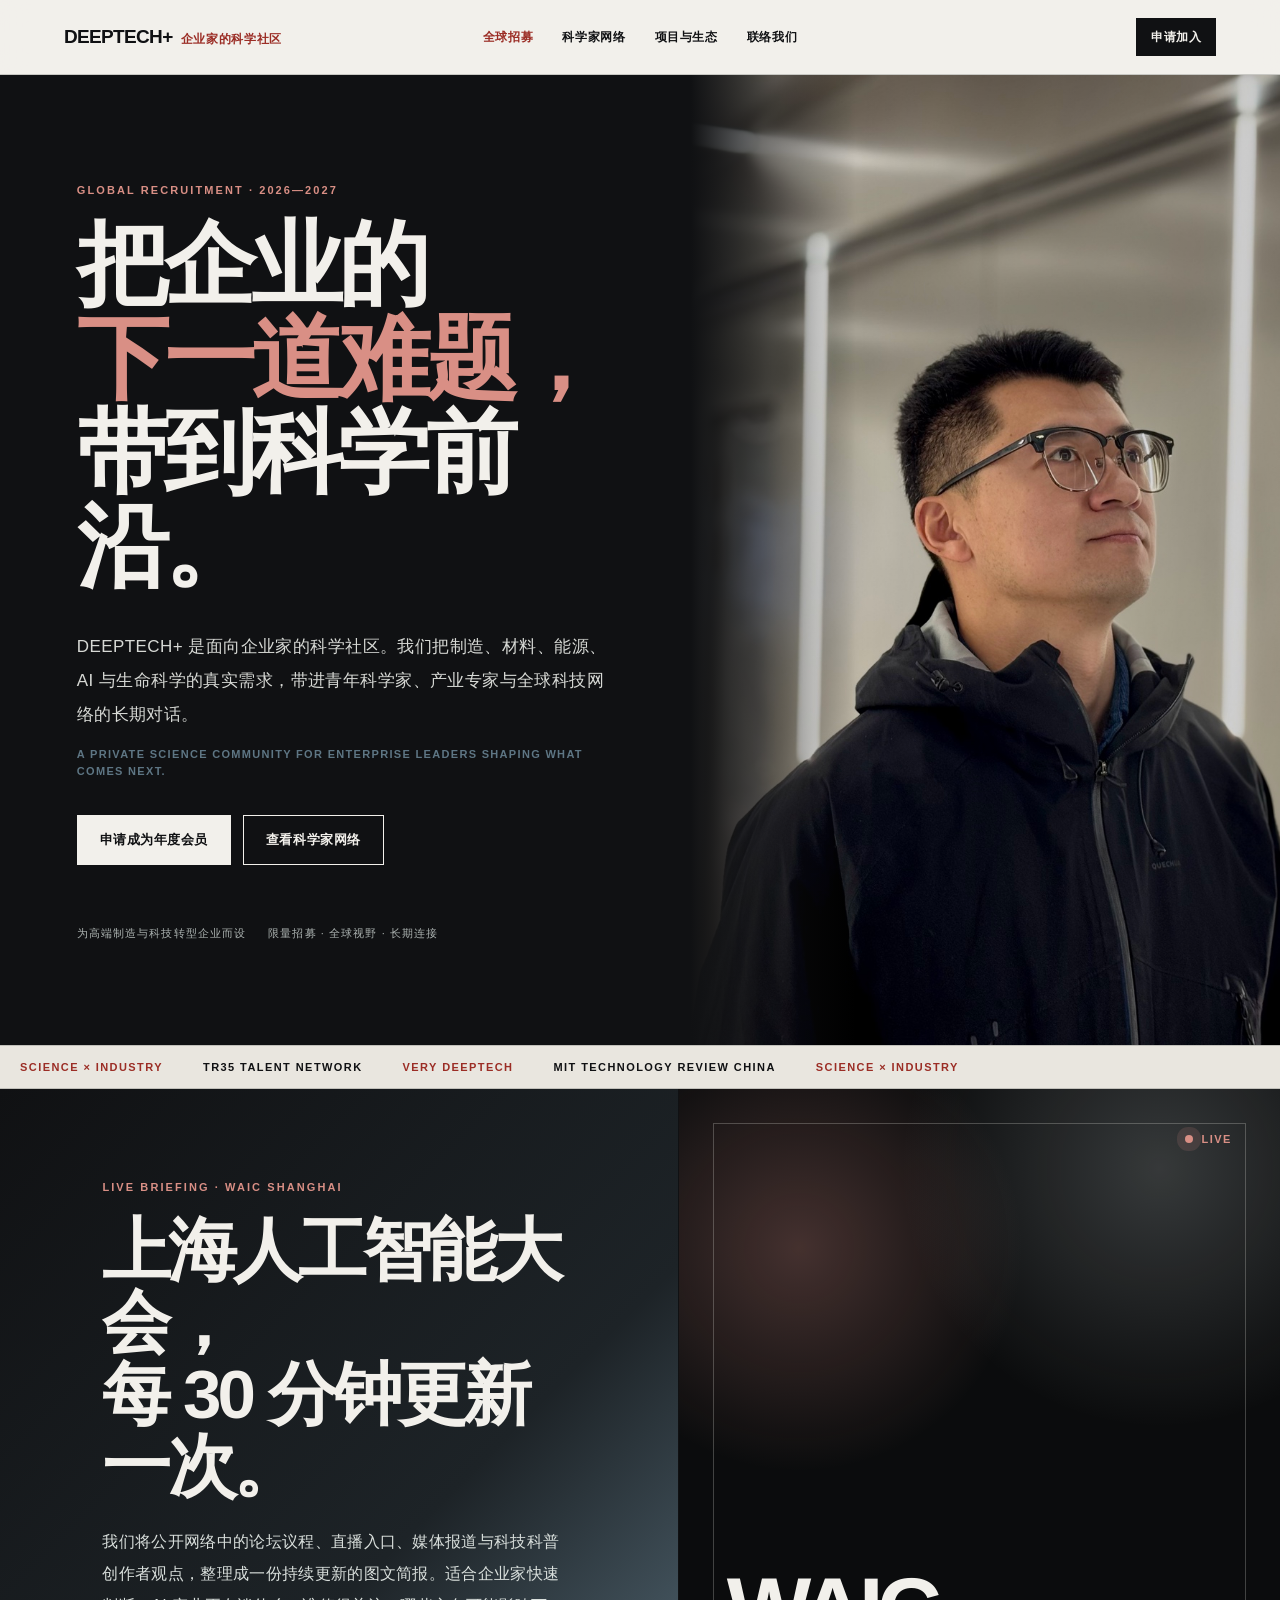
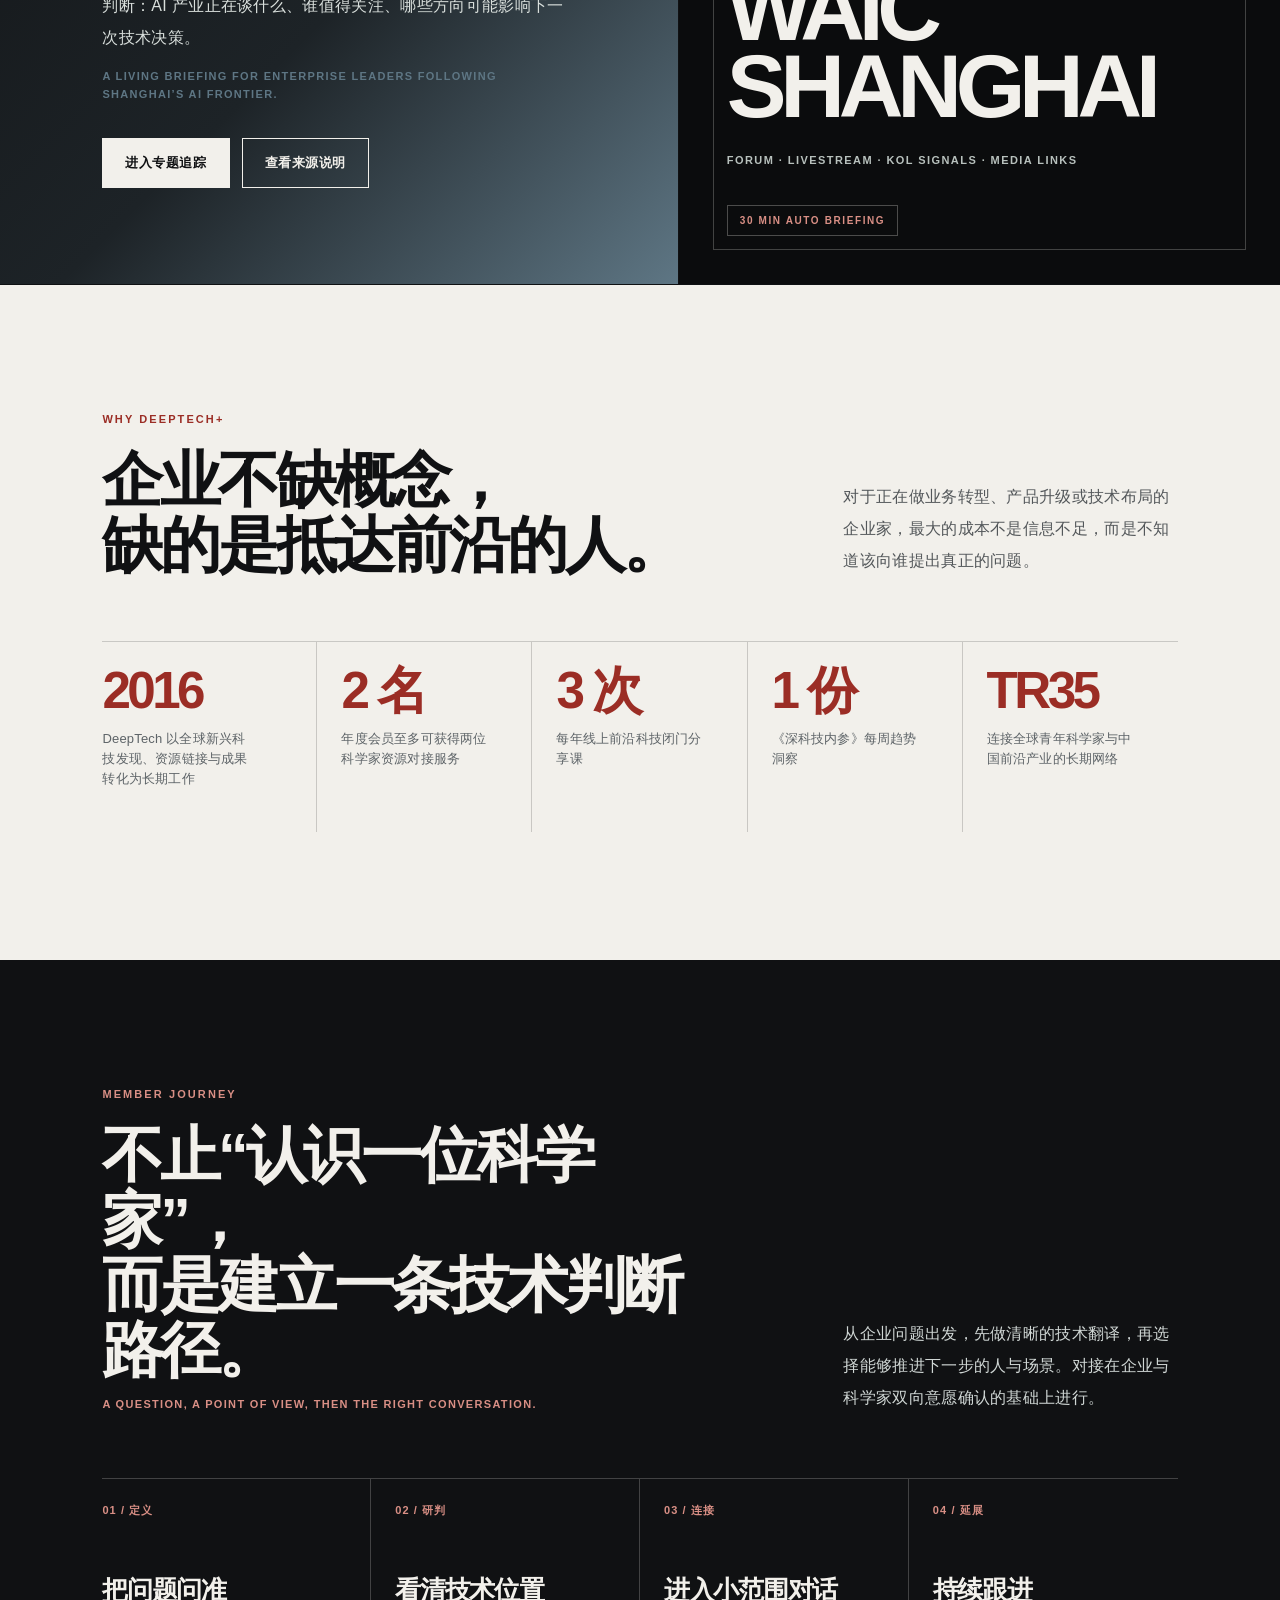
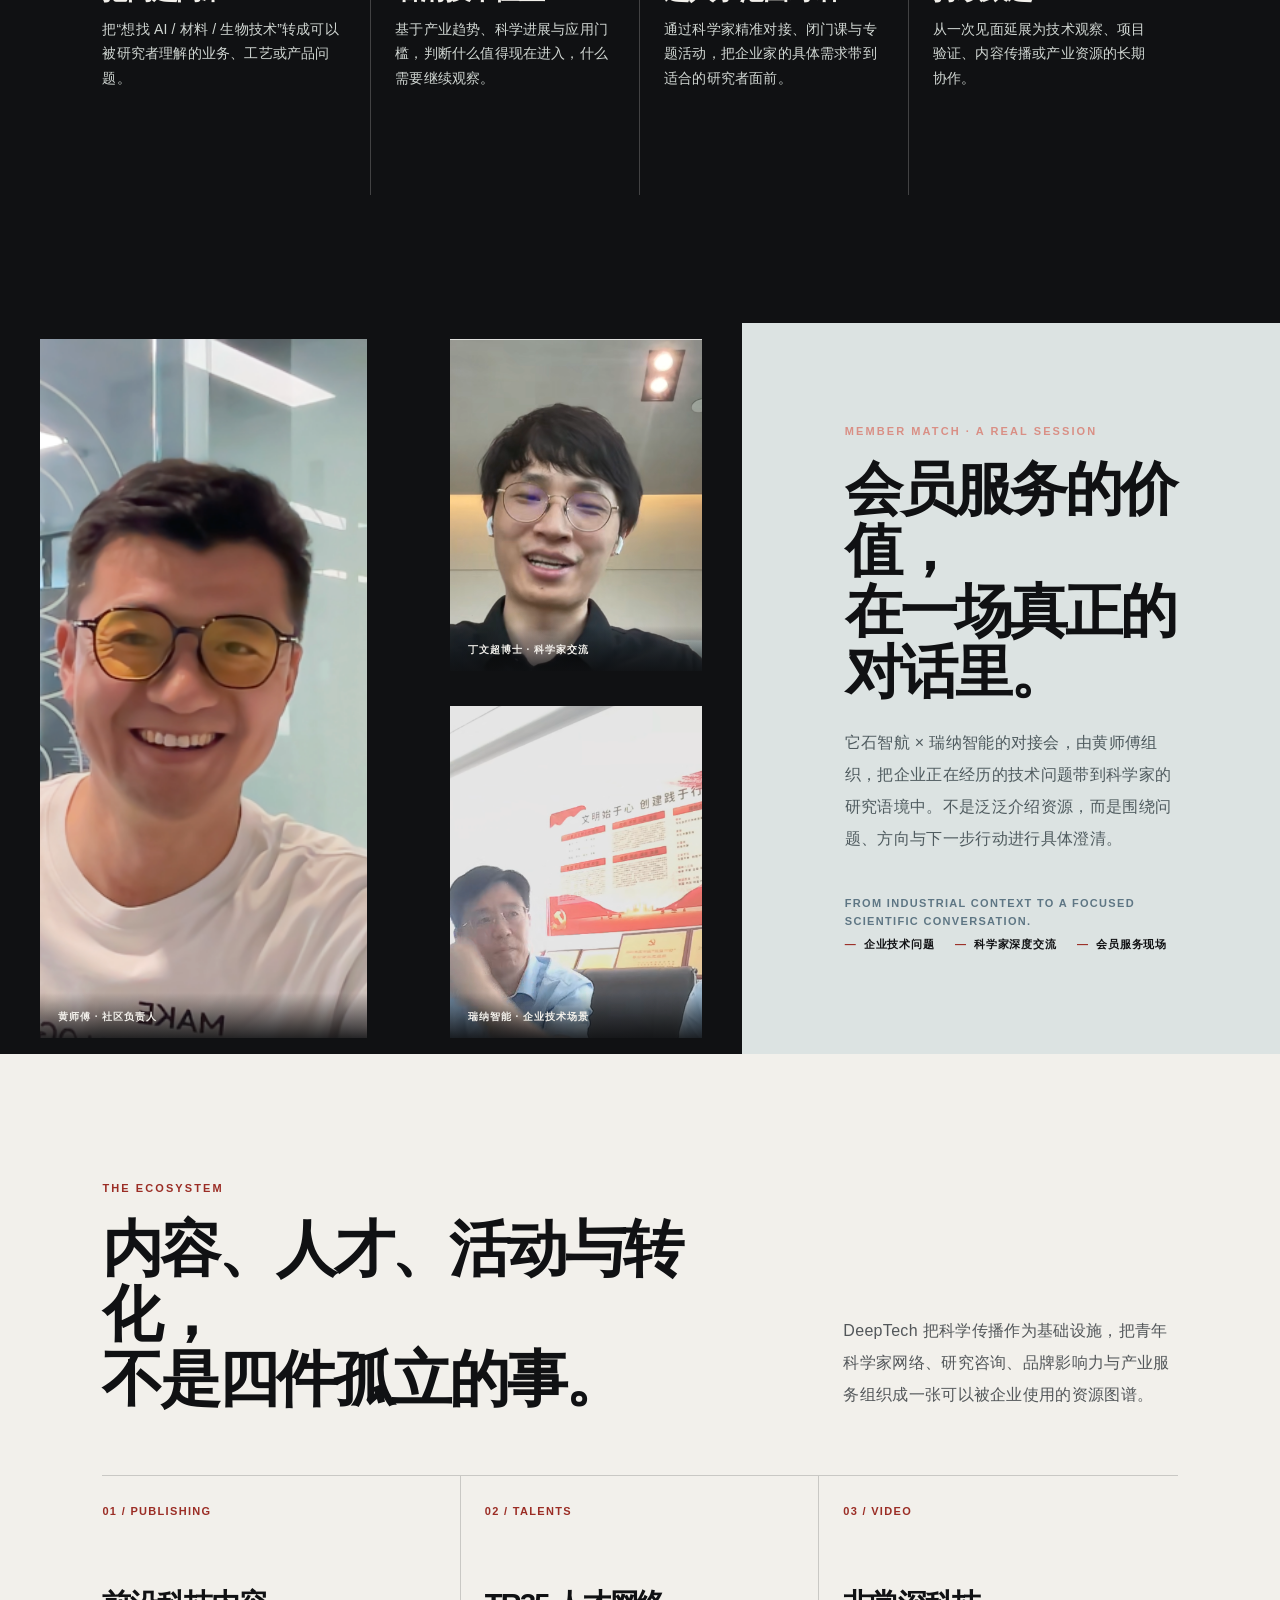
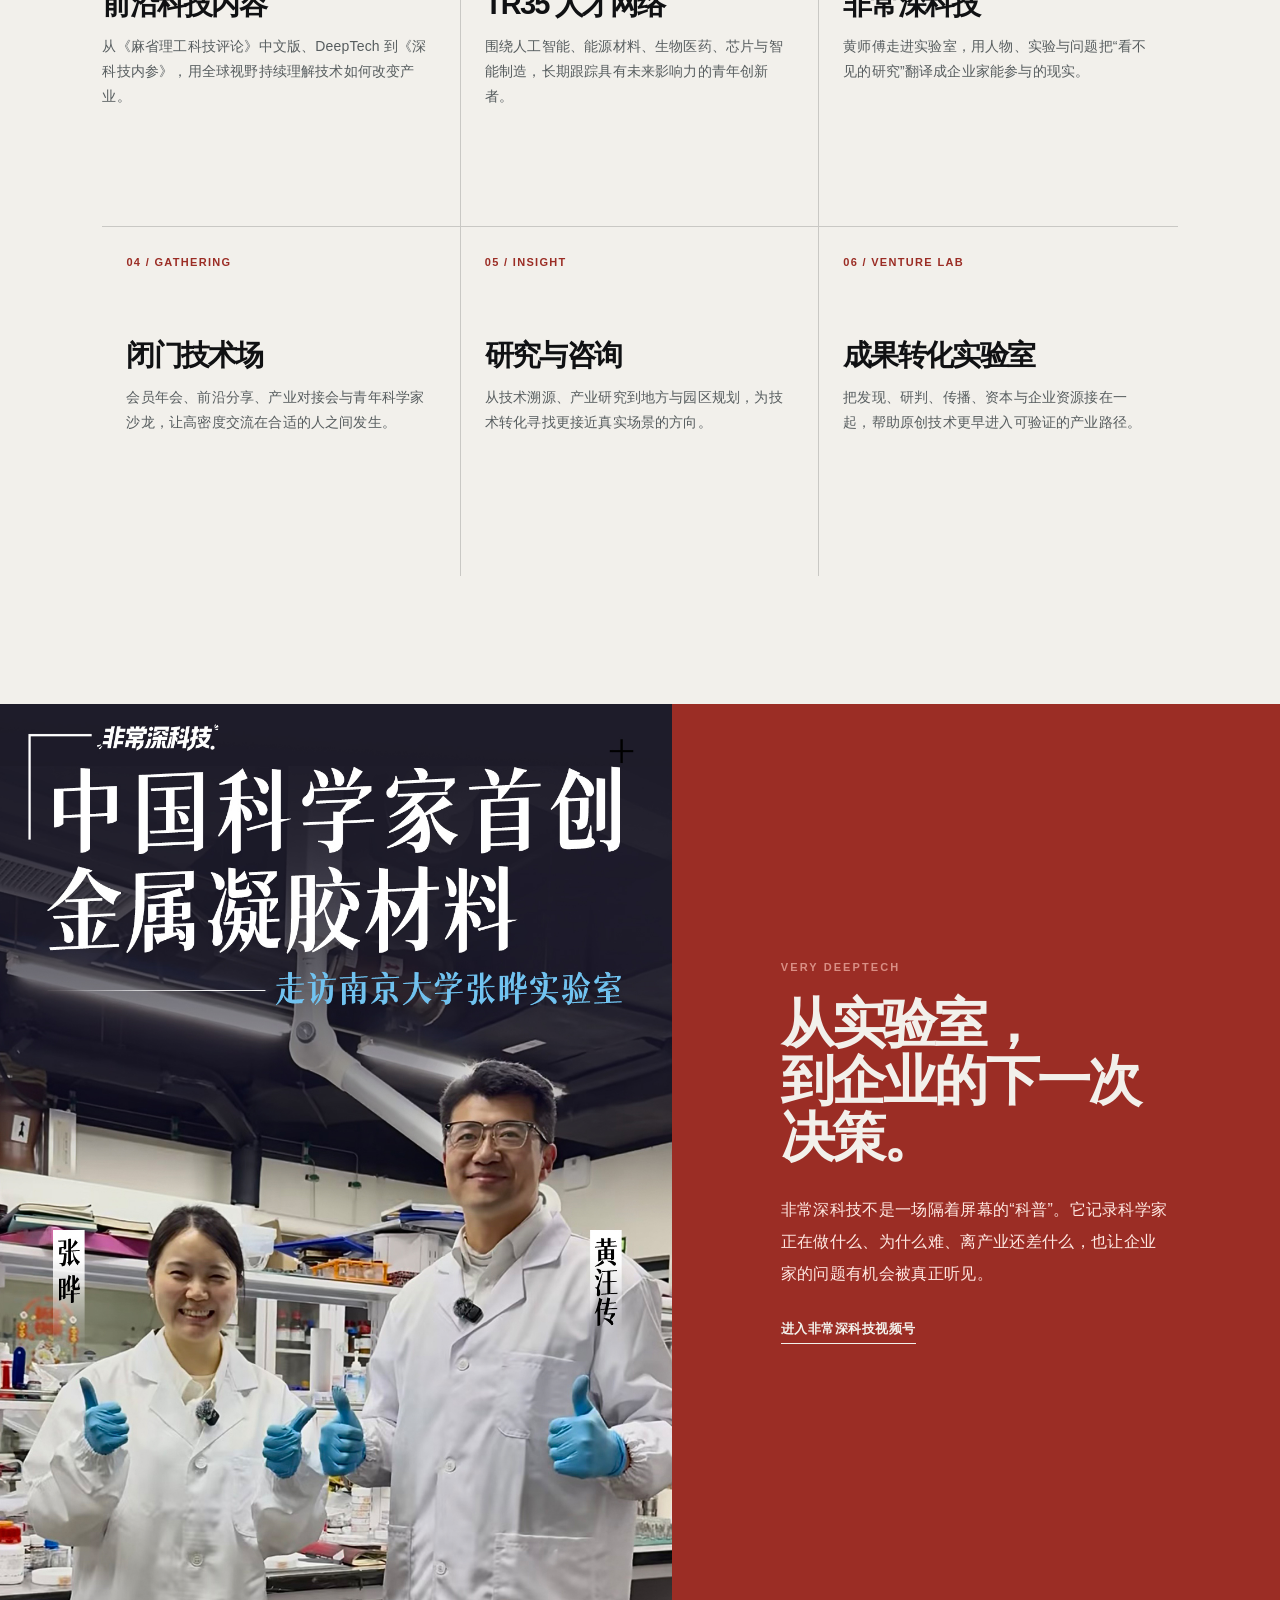
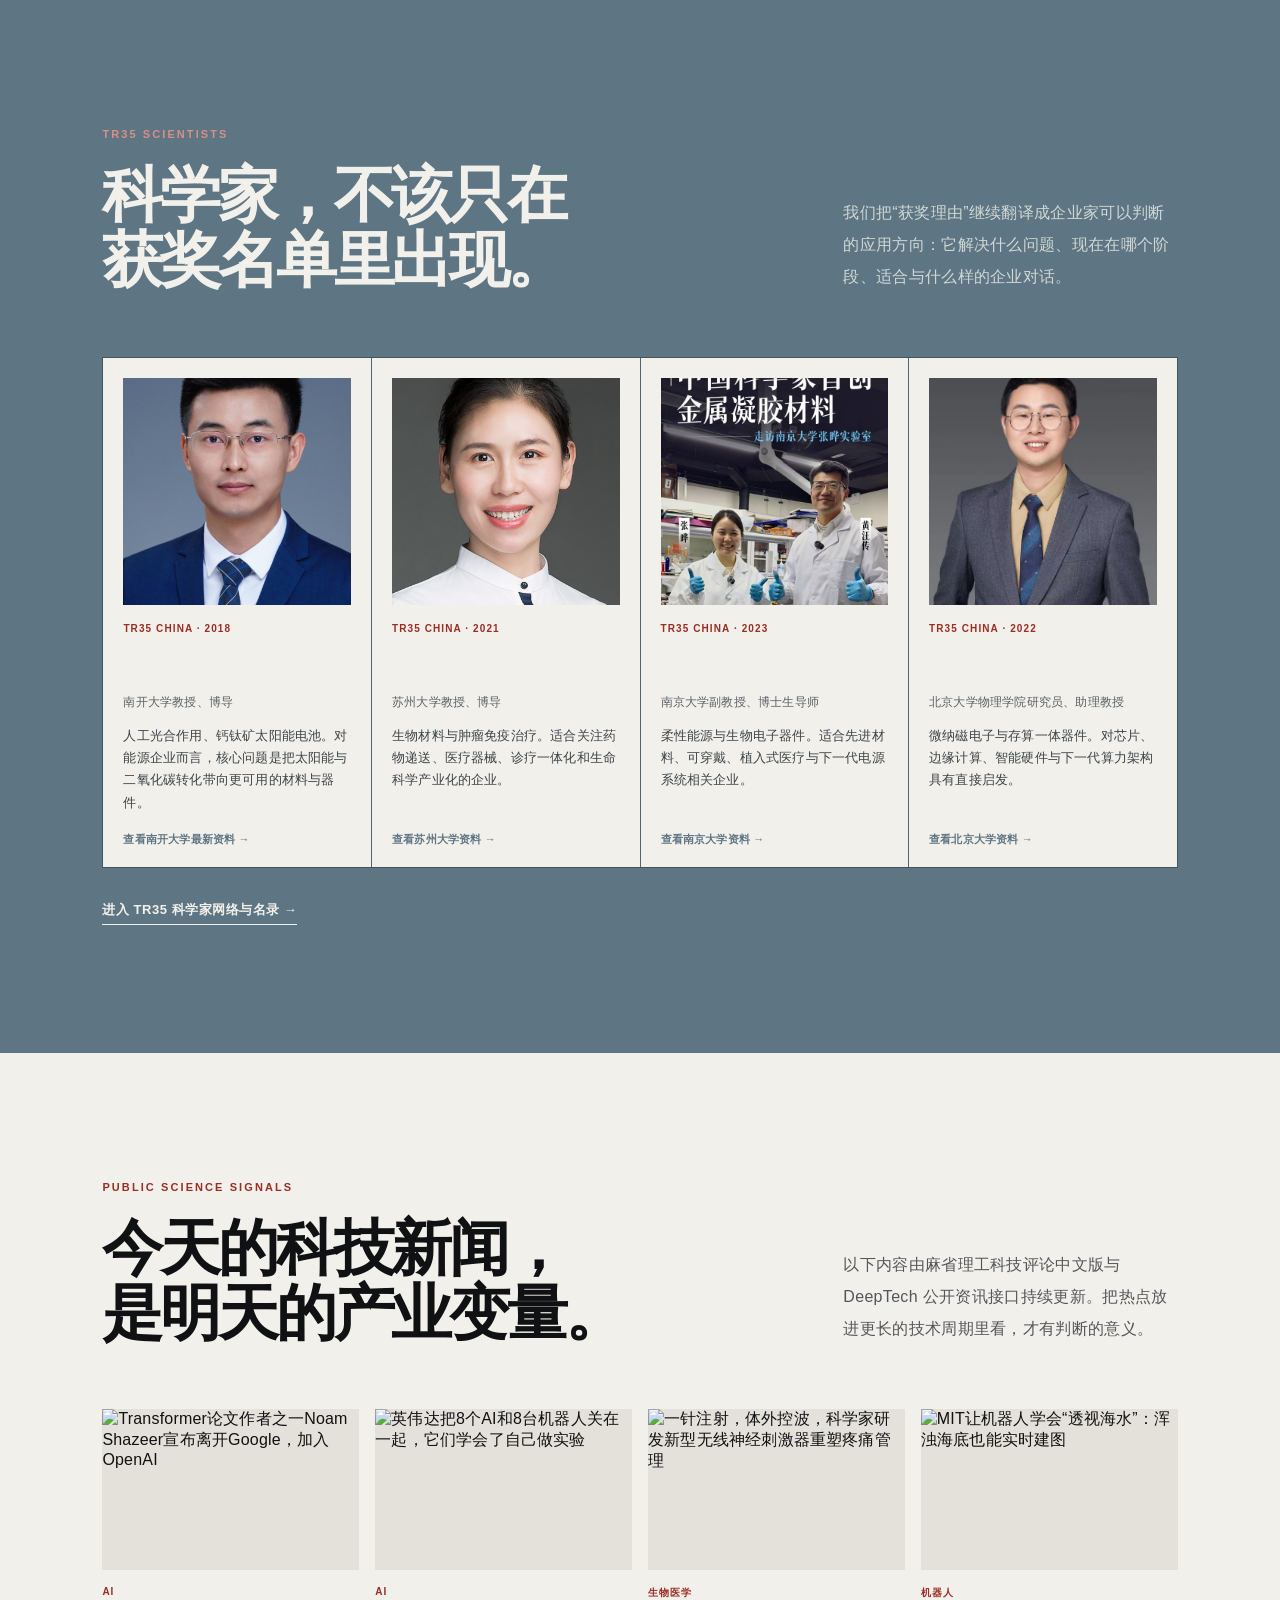
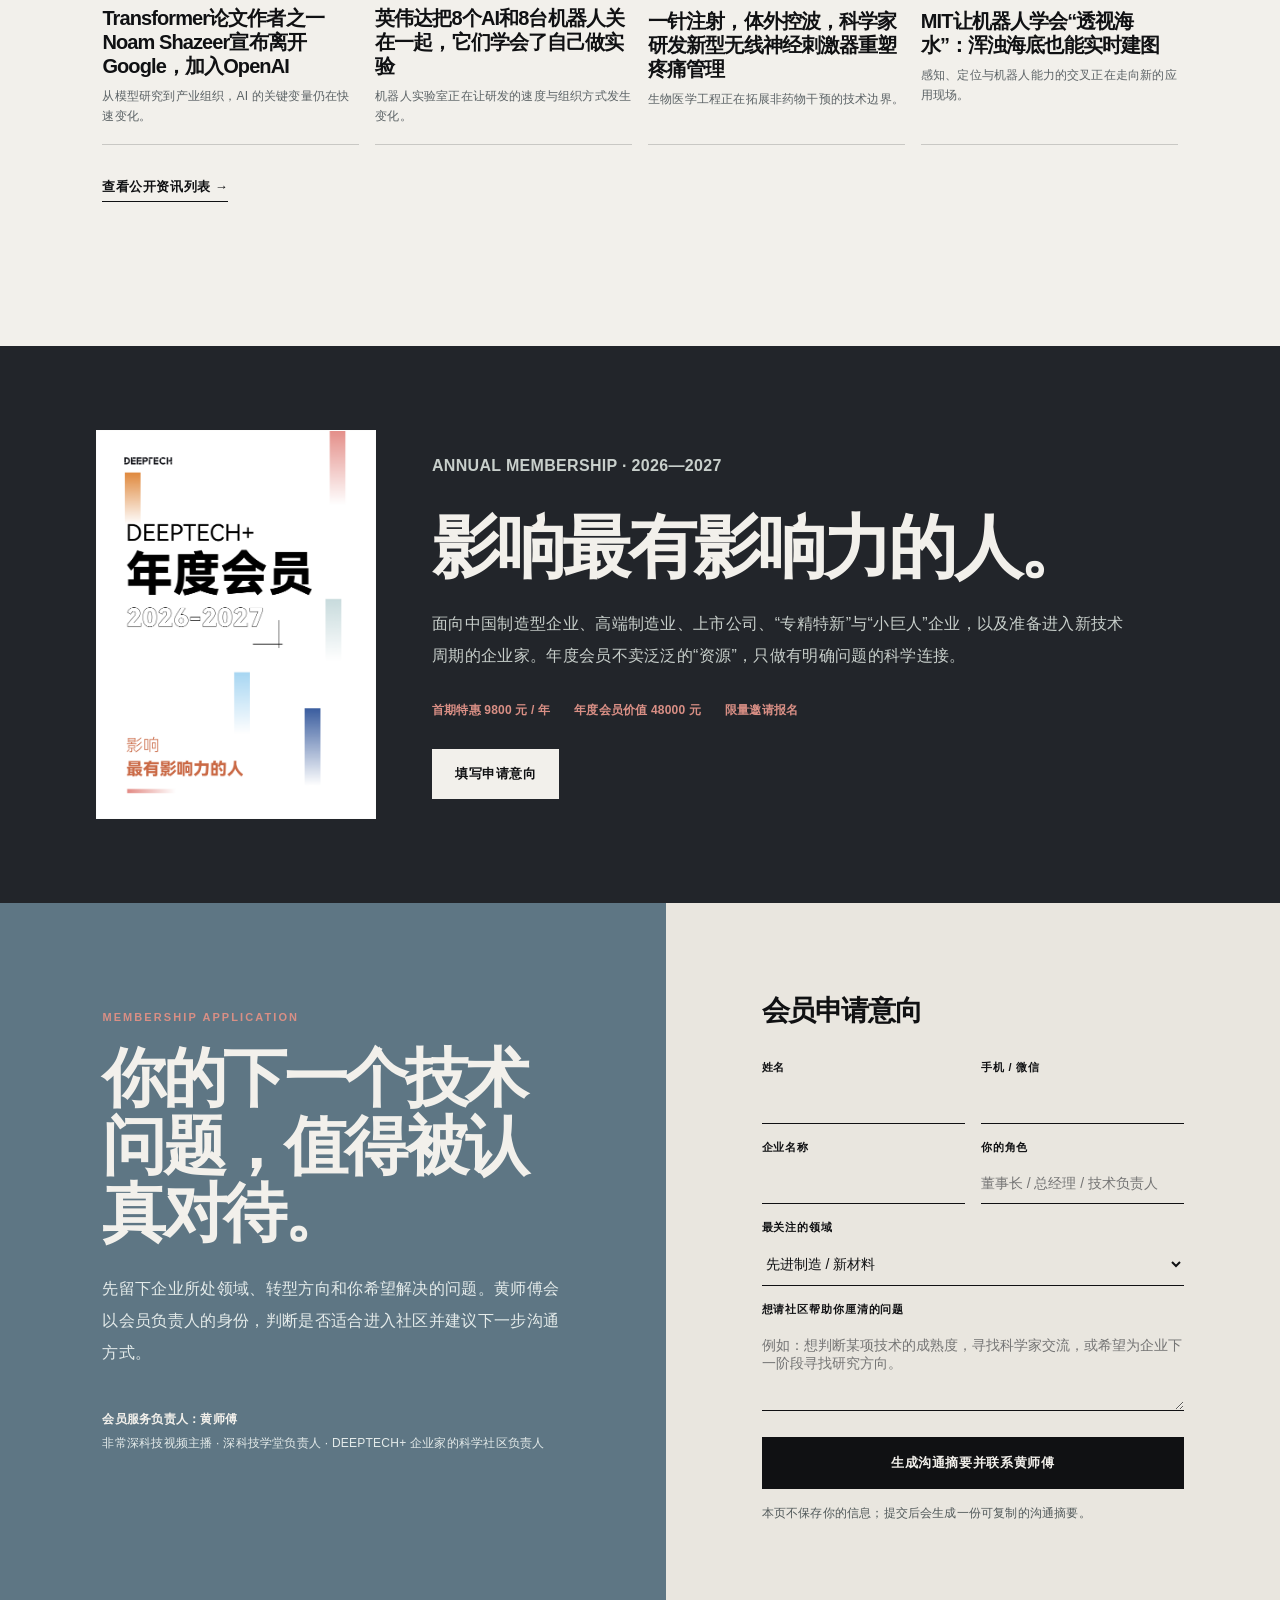
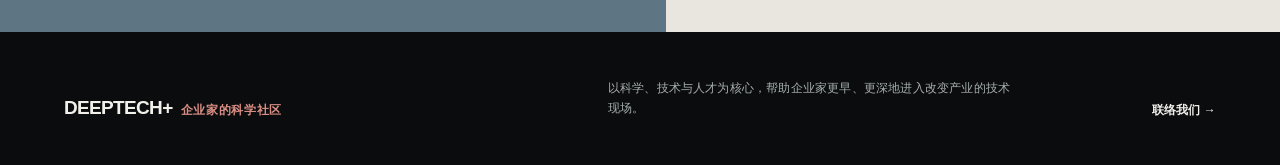
==== commit 983417ee: "新增上海人工智能大会自动专题页" ====
--- a/index.html
+++ b/index.html
@@ -36,6 +36,22 @@
       </section>
 
       <div class="marquee" aria-label="社区定位"><span>SCIENCE × INDUSTRY</span><span>TR35 TALENT NETWORK</span><span>VERY DEEPTECH</span><span>MIT TECHNOLOGY REVIEW CHINA</span><span>SCIENCE × INDUSTRY</span></div>
+
+      <section class="waic-cover" aria-labelledby="waic-cover-title">
+        <div class="waic-cover-copy">
+          <p class="eyebrow">LIVE BRIEFING · WAIC SHANGHAI</p>
+          <h2 id="waic-cover-title">上海人工智能大会，<br />每 30 分钟更新一次。</h2>
+          <p>我们将公开网络中的论坛议程、直播入口、媒体报道与科技科普创作者观点，整理成一份持续更新的图文简报。适合企业家快速判断：AI 产业正在谈什么、谁值得关注、哪些方向可能影响下一次技术决策。</p>
+          <span class="section-en">A living briefing for enterprise leaders following Shanghai’s AI frontier.</span>
+          <div class="waic-cover-actions"><a class="button" href="./waic.html">进入专题追踪</a><a class="button-outline" href="./waic.html#sources">查看来源说明</a></div>
+        </div>
+        <a class="waic-cover-card" href="./waic.html" aria-label="进入上海人工智能大会专题页">
+          <span class="waic-live-dot">LIVE</span>
+          <strong>WAIC<br />SHANGHAI</strong>
+          <small>Forum · Livestream · KOL Signals · Media Links</small>
+          <em>30 MIN AUTO BRIEFING</em>
+        </a>
+      </section>
 
       <section class="section" id="why">
         <div class="section-heading"><div><p class="eyebrow">WHY DEEPTECH+</p><h2>企业不缺概念，<br />缺的是抵达前沿的人。</h2></div><p>对于正在做业务转型、产品升级或技术布局的企业家，最大的成本不是信息不足，而是不知道该向谁提出真正的问题。</p></div>
--- a/styles.css
+++ b/styles.css
@@ -297,3 +297,99 @@
   .site-footer { grid-template-columns: 1fr; align-items: start; padding: 42px 6vw; }
   .modal-dialog { padding: 42px 22px 28px; }
 }
+
+
+.waic-cover { display: grid; grid-template-columns: minmax(0, 1.06fr) minmax(320px, .94fr); gap: 1px; color: var(--paper); background: var(--ink); border-bottom: 1px solid var(--line); }
+.waic-cover-copy { padding: 92px 8vw 96px; background: linear-gradient(135deg, #101113 0%, #1d2327 58%, #5e7684 100%); }
+.waic-cover-copy h2 { max-width: 850px; margin: 0 0 24px; font-size: clamp(40px, 5.4vw, 86px); font-weight: 900; letter-spacing: -.055em; line-height: 1.04; }
+.waic-cover-copy p:not(.eyebrow) { max-width: 660px; margin: 0; color: #d9dfdc; font-size: 16px; letter-spacing: .02em; line-height: 2; }
+.waic-cover-actions { display: flex; flex-wrap: wrap; gap: 12px; margin-top: 34px; }
+.waic-cover-card { position: relative; display: flex; min-height: 520px; flex-direction: column; justify-content: flex-end; padding: 48px; overflow: hidden; color: var(--paper); background: radial-gradient(circle at 20% 20%, rgb(217 143 133 / 28%), transparent 28%), radial-gradient(circle at 80% 10%, rgb(206 216 217 / 22%), transparent 30%), #0b0c0d; text-decoration: none; }
+.waic-cover-card::before { content: ""; position: absolute; inset: 34px; border: 1px solid rgb(242 240 235 / 24%); }
+.waic-cover-card strong { position: relative; z-index: 1; font-size: clamp(54px, 7vw, 108px); font-weight: 900; letter-spacing: -.07em; line-height: .86; }
+.waic-cover-card small { position: relative; z-index: 1; max-width: 360px; margin-top: 26px; color: #b8c1bd; font-size: 11px; font-weight: 900; letter-spacing: .13em; line-height: 1.8; text-transform: uppercase; }
+.waic-cover-card em { position: relative; z-index: 1; width: fit-content; margin-top: 34px; padding: 9px 12px; border: 1px solid rgb(242 240 235 / 28%); color: var(--signal-soft); font-size: 10px; font-style: normal; font-weight: 900; letter-spacing: .16em; }
+.waic-live-dot { position: absolute; z-index: 2; top: 44px; right: 48px; display: inline-flex; align-items: center; gap: 8px; color: var(--signal-soft); font-size: 11px; font-weight: 900; letter-spacing: .14em; }
+.waic-live-dot::before { content: ""; width: 8px; height: 8px; border-radius: 99px; background: var(--signal-soft); box-shadow: 0 0 0 8px rgb(217 143 133 / 14%); }
+
+.waic-hero { display: grid; grid-template-columns: minmax(0, 1.04fr) minmax(360px, .96fr); min-height: calc(100vh - 74px); color: var(--paper); background: var(--ink); }
+.waic-hero-copy { display: flex; flex-direction: column; justify-content: end; padding: 8.5vw 7vw; }
+.waic-hero h1 { max-width: 900px; margin: 0; font-size: clamp(54px, 7.4vw, 118px); font-weight: 900; letter-spacing: -.06em; line-height: .98; }
+.waic-hero h1 em { color: var(--signal-soft); font-style: normal; }
+.waic-hero .lede { max-width: 700px; margin: 34px 0 0; color: #d7d9d5; font-size: 17px; letter-spacing: .025em; line-height: 2; }
+.waic-status { display: flex; flex-wrap: wrap; gap: 10px 20px; margin-top: 54px; padding-top: 24px; border-top: 1px solid var(--light-line); color: #c7d0cc; font-size: 12px; font-weight: 800; letter-spacing: .08em; }
+.waic-status strong { color: var(--signal-soft); }
+.waic-hero-panel { position: relative; display: flex; min-height: 520px; flex-direction: column; justify-content: end; padding: 54px; overflow: hidden; background: linear-gradient(145deg, #e4e1da 0%, #ced8d9 48%, #5e7684 100%); color: var(--ink); }
+.waic-hero-panel::before { content: ""; position: absolute; inset: 42px; border: 1px solid rgb(16 17 19 / 22%); }
+.waic-hero-panel span { position: absolute; top: 48px; left: 54px; color: var(--signal); font-size: 11px; font-weight: 900; letter-spacing: .18em; }
+.waic-hero-panel strong { position: relative; z-index: 1; max-width: 520px; font-size: clamp(50px, 6.2vw, 100px); font-weight: 900; letter-spacing: -.065em; line-height: .86; }
+.waic-hero-panel small { position: relative; z-index: 1; margin-top: 28px; color: #3f484c; font-size: 11px; font-weight: 900; letter-spacing: .16em; }
+
+.waic-brief-section { background: #e9e6df; }
+.waic-highlights { display: grid; grid-template-columns: repeat(3, 1fr); border-top: 1px solid var(--line); }
+.waic-highlights article { min-height: 190px; padding: 24px 24px 26px 0; border-right: 1px solid var(--line); }
+.waic-highlights article:nth-child(3n) { border-right: 0; }
+.waic-highlights article:nth-child(n + 4) { border-top: 1px solid var(--line); }
+.waic-highlights span { display: block; margin-bottom: 44px; color: var(--signal); font-size: 11px; font-weight: 900; letter-spacing: .14em; }
+.waic-highlights p { max-width: 360px; margin: 0; color: #42494c; font-size: 15px; letter-spacing: .02em; line-height: 1.85; }
+
+.waic-section-list { display: grid; gap: 68px; }
+.waic-feed-group { border-top: 1px solid var(--light-line); padding-top: 28px; }
+.waic-feed-heading { display: flex; justify-content: space-between; gap: 24px; align-items: end; margin-bottom: 24px; }
+.waic-feed-heading span { color: var(--signal-soft); font-size: 10px; font-weight: 900; letter-spacing: .15em; text-transform: uppercase; }
+.waic-feed-heading h3 { margin: 0; font-size: clamp(28px, 3vw, 46px); letter-spacing: -.05em; line-height: 1.05; }
+.waic-feed-items { display: grid; grid-template-columns: repeat(3, 1fr); gap: 14px; }
+.waic-feed-card { display: grid; grid-template-columns: 112px minmax(0, 1fr); min-height: 190px; gap: 18px; padding: 14px; border: 1px solid var(--light-line); color: var(--paper); background: rgb(255 255 255 / 5%); text-decoration: none; transition: border-color .2s ease, transform .2s ease; }
+.waic-feed-card:hover { border-color: var(--signal-soft); transform: translateY(-2px); }
+.waic-feed-card img, .waic-feed-fallback { width: 112px; height: 100%; min-height: 160px; object-fit: cover; background: #262b2f; }
+.waic-feed-fallback { display: grid; place-items: end start; padding: 10px; background: linear-gradient(145deg, rgb(217 143 133 / 22%), rgb(94 118 132 / 28%)); }
+.waic-feed-fallback span { color: var(--signal-soft); font-size: 10px; font-weight: 900; letter-spacing: .12em; }
+.waic-feed-card small { display: block; margin-bottom: 12px; color: #aeb8b4; font-size: 10px; font-weight: 800; letter-spacing: .08em; line-height: 1.5; }
+.waic-feed-card h4 { margin: 0 0 10px; font-size: 18px; letter-spacing: -.035em; line-height: 1.25; }
+.waic-feed-card p { margin: 0; color: #c5cfcb; font-size: 12px; letter-spacing: .02em; line-height: 1.65; }
+
+.waic-source-grid { display: grid; grid-template-columns: repeat(3, 1fr); border-top: 1px solid var(--line); }
+.waic-source-grid article { min-height: 240px; padding: 24px 24px 28px 0; border-right: 1px solid var(--line); }
+.waic-source-grid article + article { padding-left: 24px; }
+.waic-source-grid article:last-child { border-right: 0; }
+.waic-source-grid span { color: var(--signal); font-size: 11px; font-weight: 900; letter-spacing: .14em; }
+.waic-source-grid h3 { margin: 58px 0 12px; font-size: 27px; letter-spacing: -.04em; }
+.waic-source-grid p { max-width: 320px; margin: 0; color: #535b5e; font-size: 13px; line-height: 1.8; }
+.waic-source-list { display: grid; grid-template-columns: 1fr 1fr; gap: 24px; margin-top: 42px; padding-top: 28px; border-top: 1px solid var(--line); }
+.waic-source-list h3 { margin: 0 0 16px; font-size: 18px; letter-spacing: -.03em; }
+.waic-source-list a { display: block; width: fit-content; margin: 0 0 10px; color: var(--steel); font-size: 12px; font-weight: 800; line-height: 1.5; text-decoration: none; }
+.waic-source-list a:hover { color: var(--signal); }
+.waic-query-tags { display: flex; flex-wrap: wrap; gap: 8px; margin: 0; }
+.waic-query-tags span { padding: 7px 9px; border: 1px solid var(--line); color: #4d5558; font-size: 11px; font-weight: 800; }
+
+@media (max-width: 980px) {
+  .waic-cover, .waic-hero { grid-template-columns: 1fr; }
+  .waic-cover-card, .waic-hero-panel { min-height: 420px; }
+  .waic-highlights, .waic-feed-items, .waic-source-grid { grid-template-columns: 1fr 1fr; }
+  .waic-highlights article:nth-child(3n), .waic-source-grid article:last-child { border-right: 1px solid var(--line); }
+  .waic-highlights article:nth-child(2n), .waic-source-grid article:nth-child(2) { border-right: 0; }
+  .waic-source-grid article:nth-child(3) { border-top: 1px solid var(--line); }
+}
+
+@media (max-width: 640px) {
+  .waic-cover-copy { padding: 78px 6vw; }
+  .waic-cover-copy h2 { font-size: 39px; }
+  .waic-cover-card { min-height: 360px; padding: 34px 6vw; }
+  .waic-cover-card::before { inset: 22px; }
+  .waic-live-dot { top: 32px; right: 6vw; }
+  .waic-hero-copy { min-height: 560px; padding: 86px 6vw 70px; }
+  .waic-hero h1 { font-size: 46px; overflow-wrap: anywhere; word-break: break-word; }
+  .waic-hero .lede { font-size: 15px; }
+  .waic-hero-panel { min-height: 330px; padding: 34px 6vw; }
+  .waic-hero-panel::before { inset: 22px; }
+  .waic-hero-panel span { top: 32px; left: 6vw; }
+  .waic-hero-panel strong { font-size: 43px; }
+  .waic-highlights, .waic-feed-items, .waic-source-grid, .waic-source-list { grid-template-columns: 1fr; }
+  .waic-highlights article, .waic-highlights article:nth-child(2n), .waic-highlights article:nth-child(3n), .waic-source-grid article, .waic-source-grid article + article, .waic-source-grid article:nth-child(2), .waic-source-grid article:last-child { min-height: 0; padding: 22px 0; border-right: 0; border-top: 1px solid var(--line); }
+  .waic-highlights article:first-child, .waic-source-grid article:first-child { border-top: 0; }
+  .waic-highlights span { margin-bottom: 24px; }
+  .waic-feed-heading { display: block; }
+  .waic-feed-heading h3 { margin-top: 10px; }
+  .waic-feed-card { grid-template-columns: 92px minmax(0, 1fr); }
+  .waic-feed-card img, .waic-feed-fallback { width: 92px; min-height: 150px; }
+}
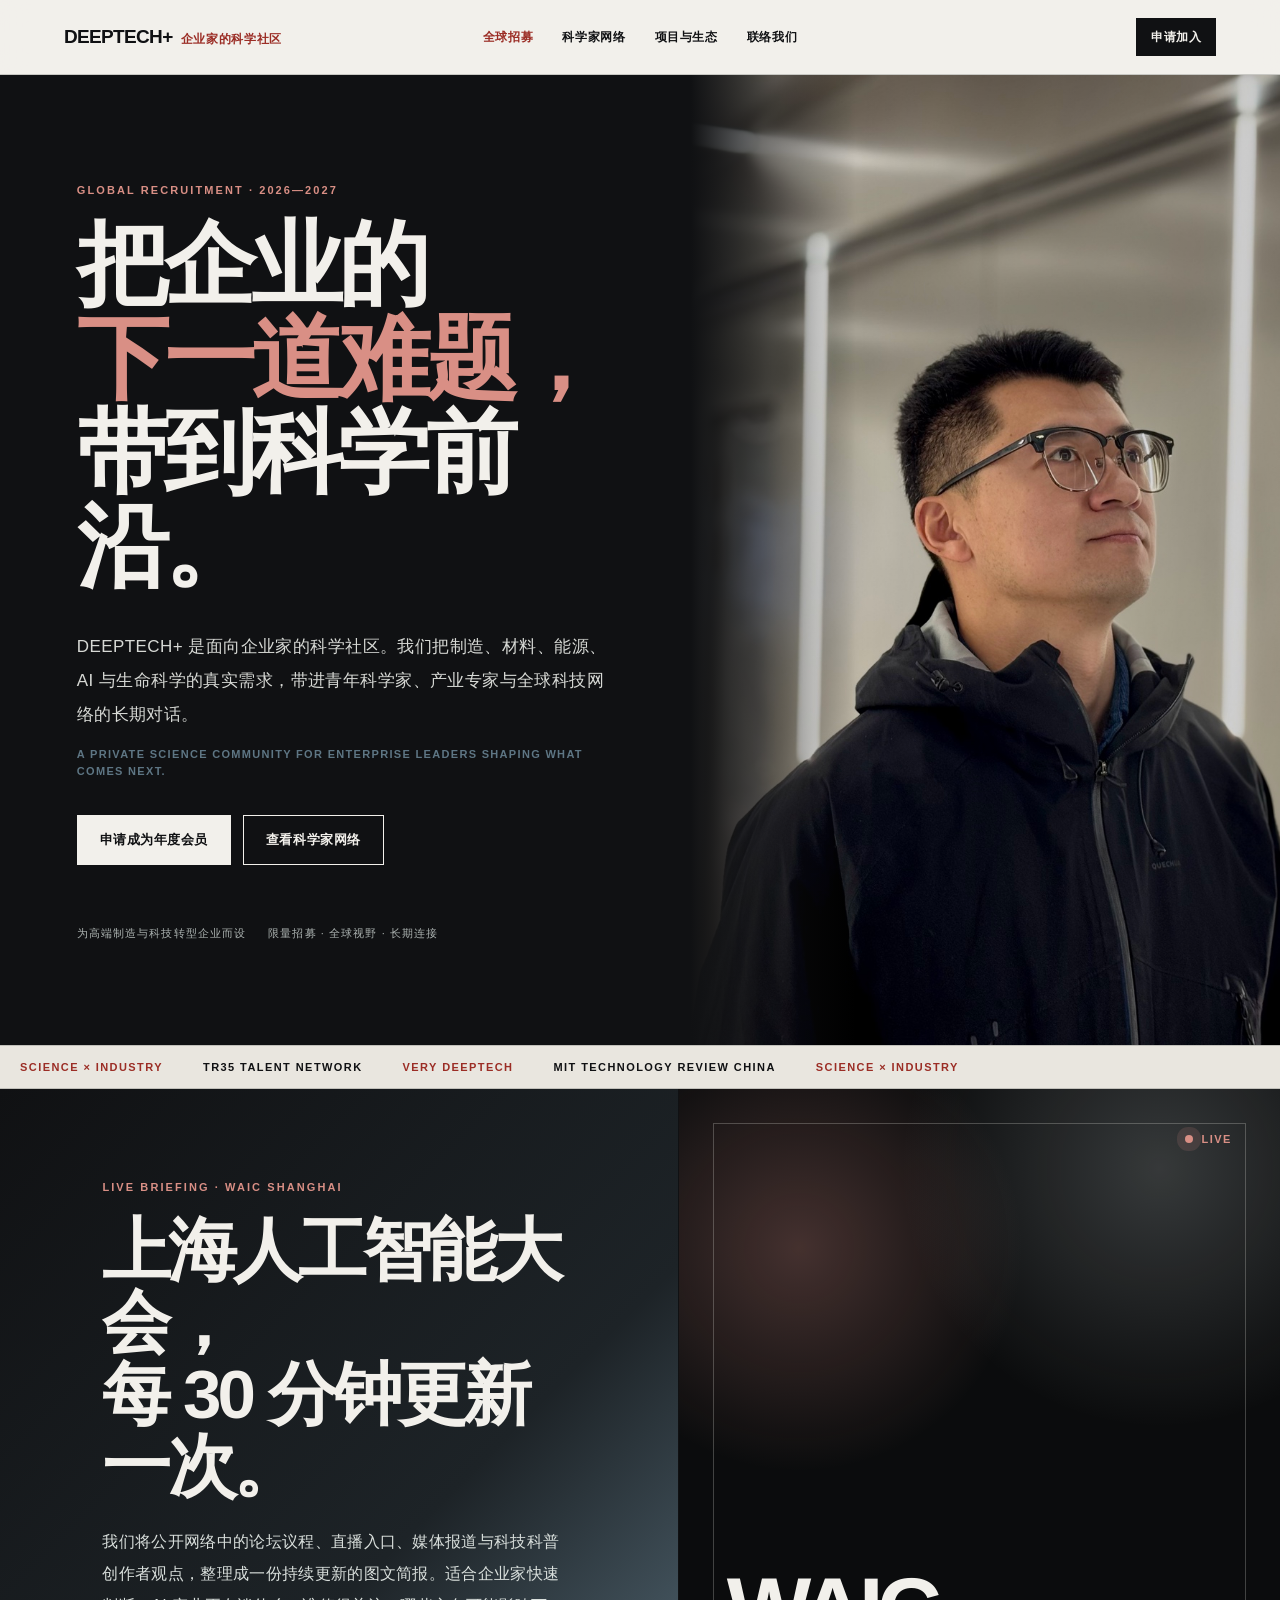
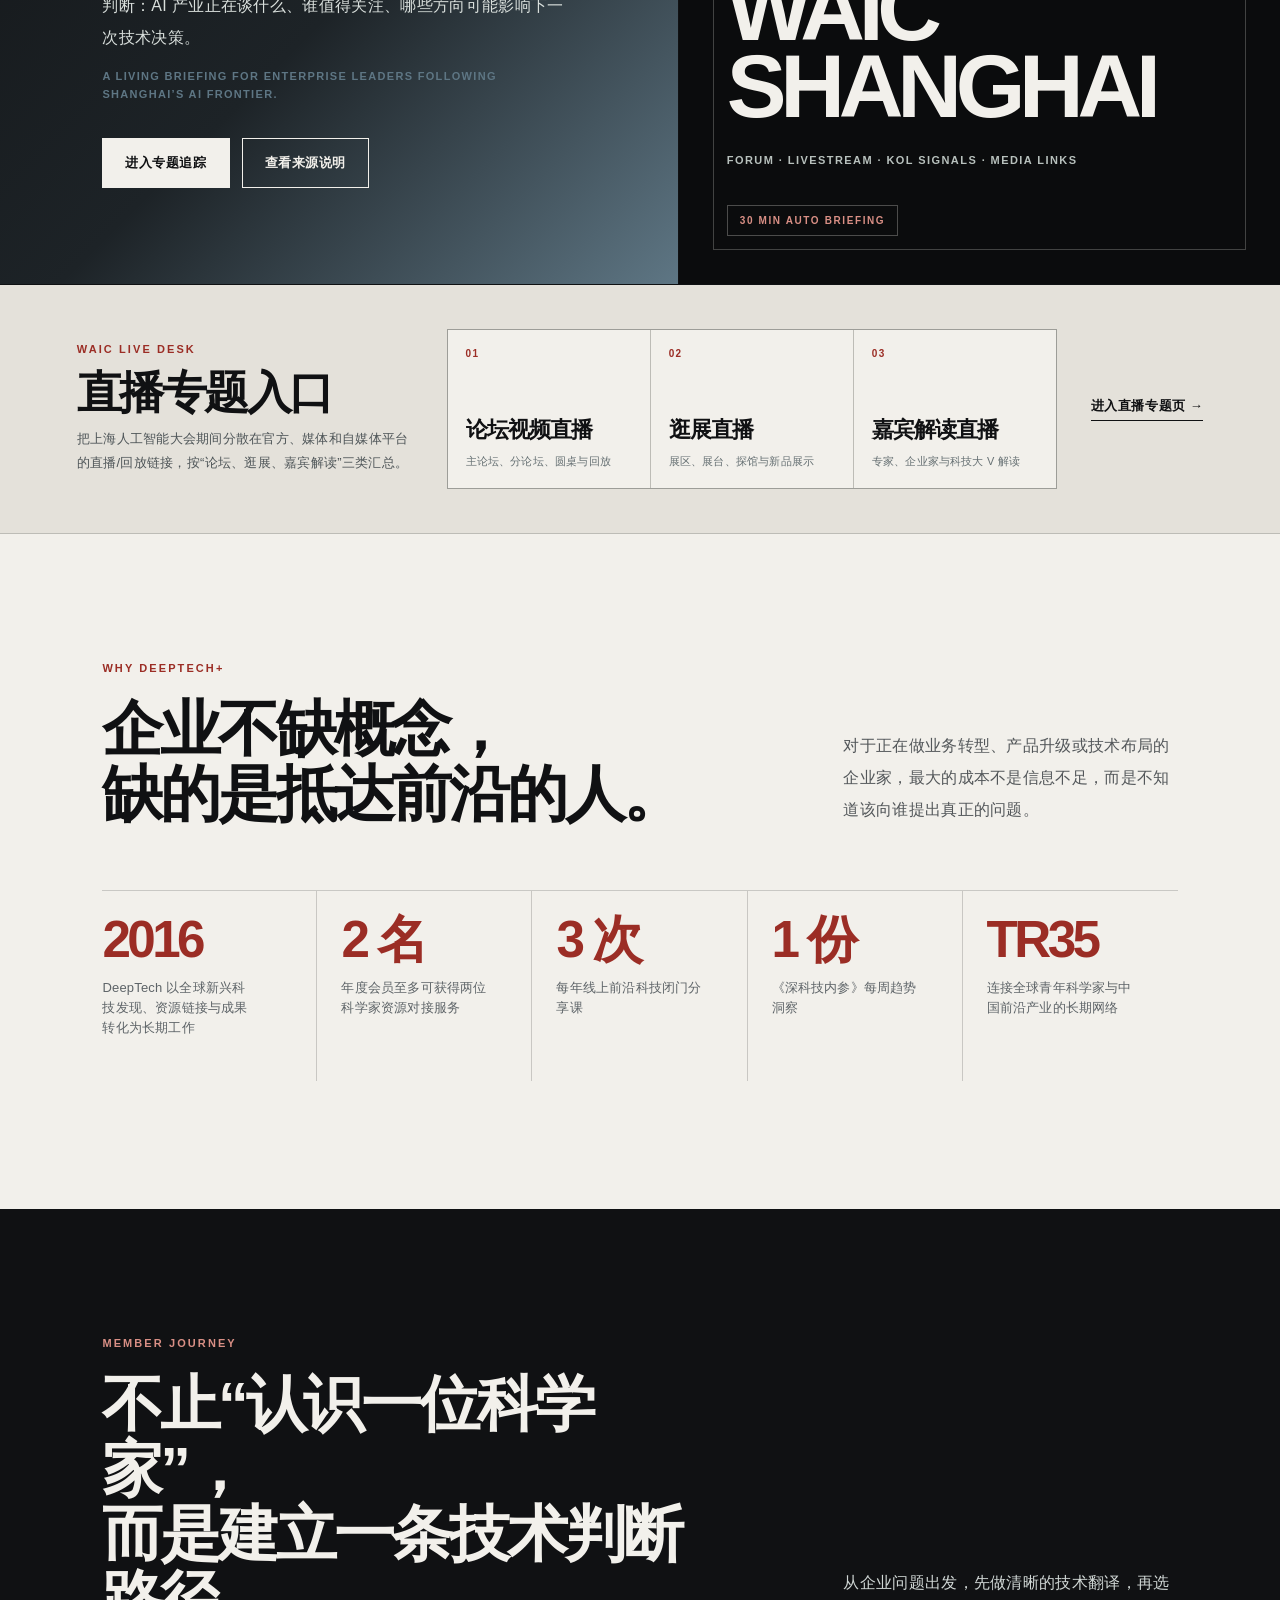
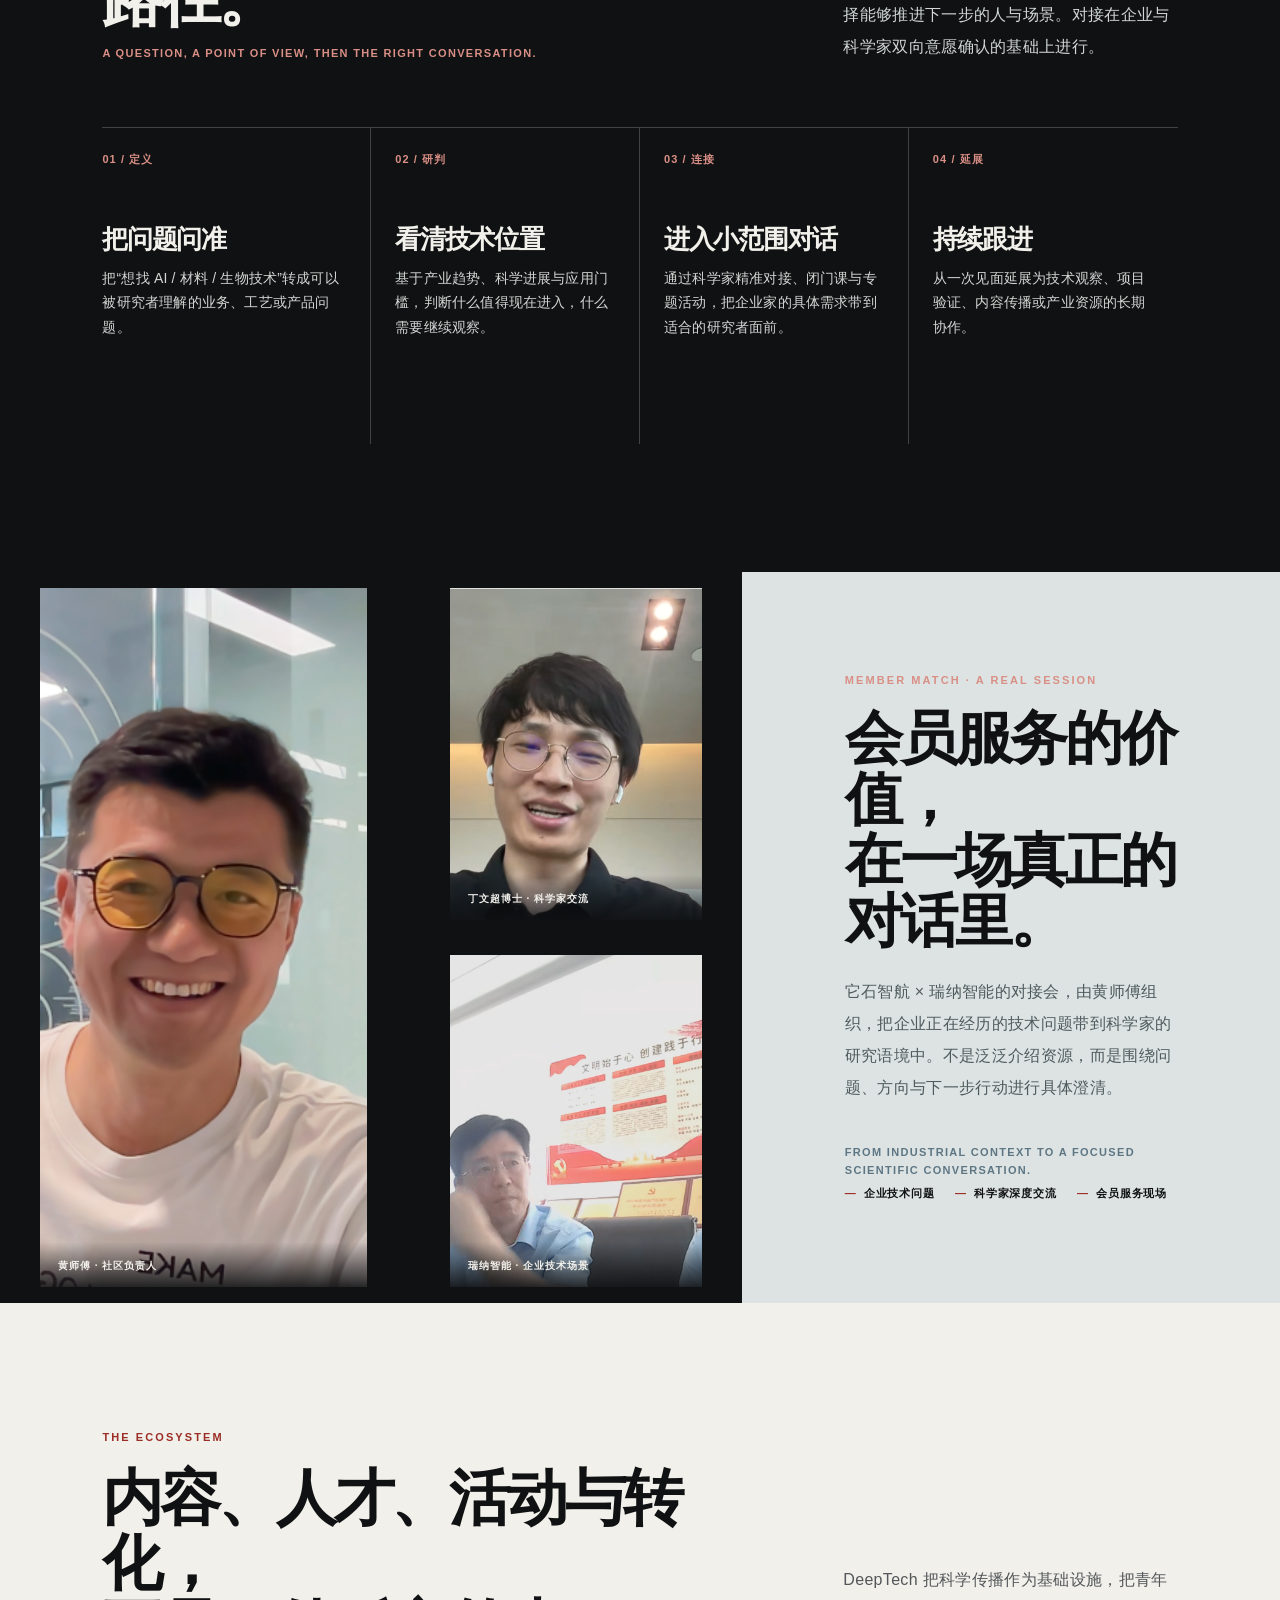
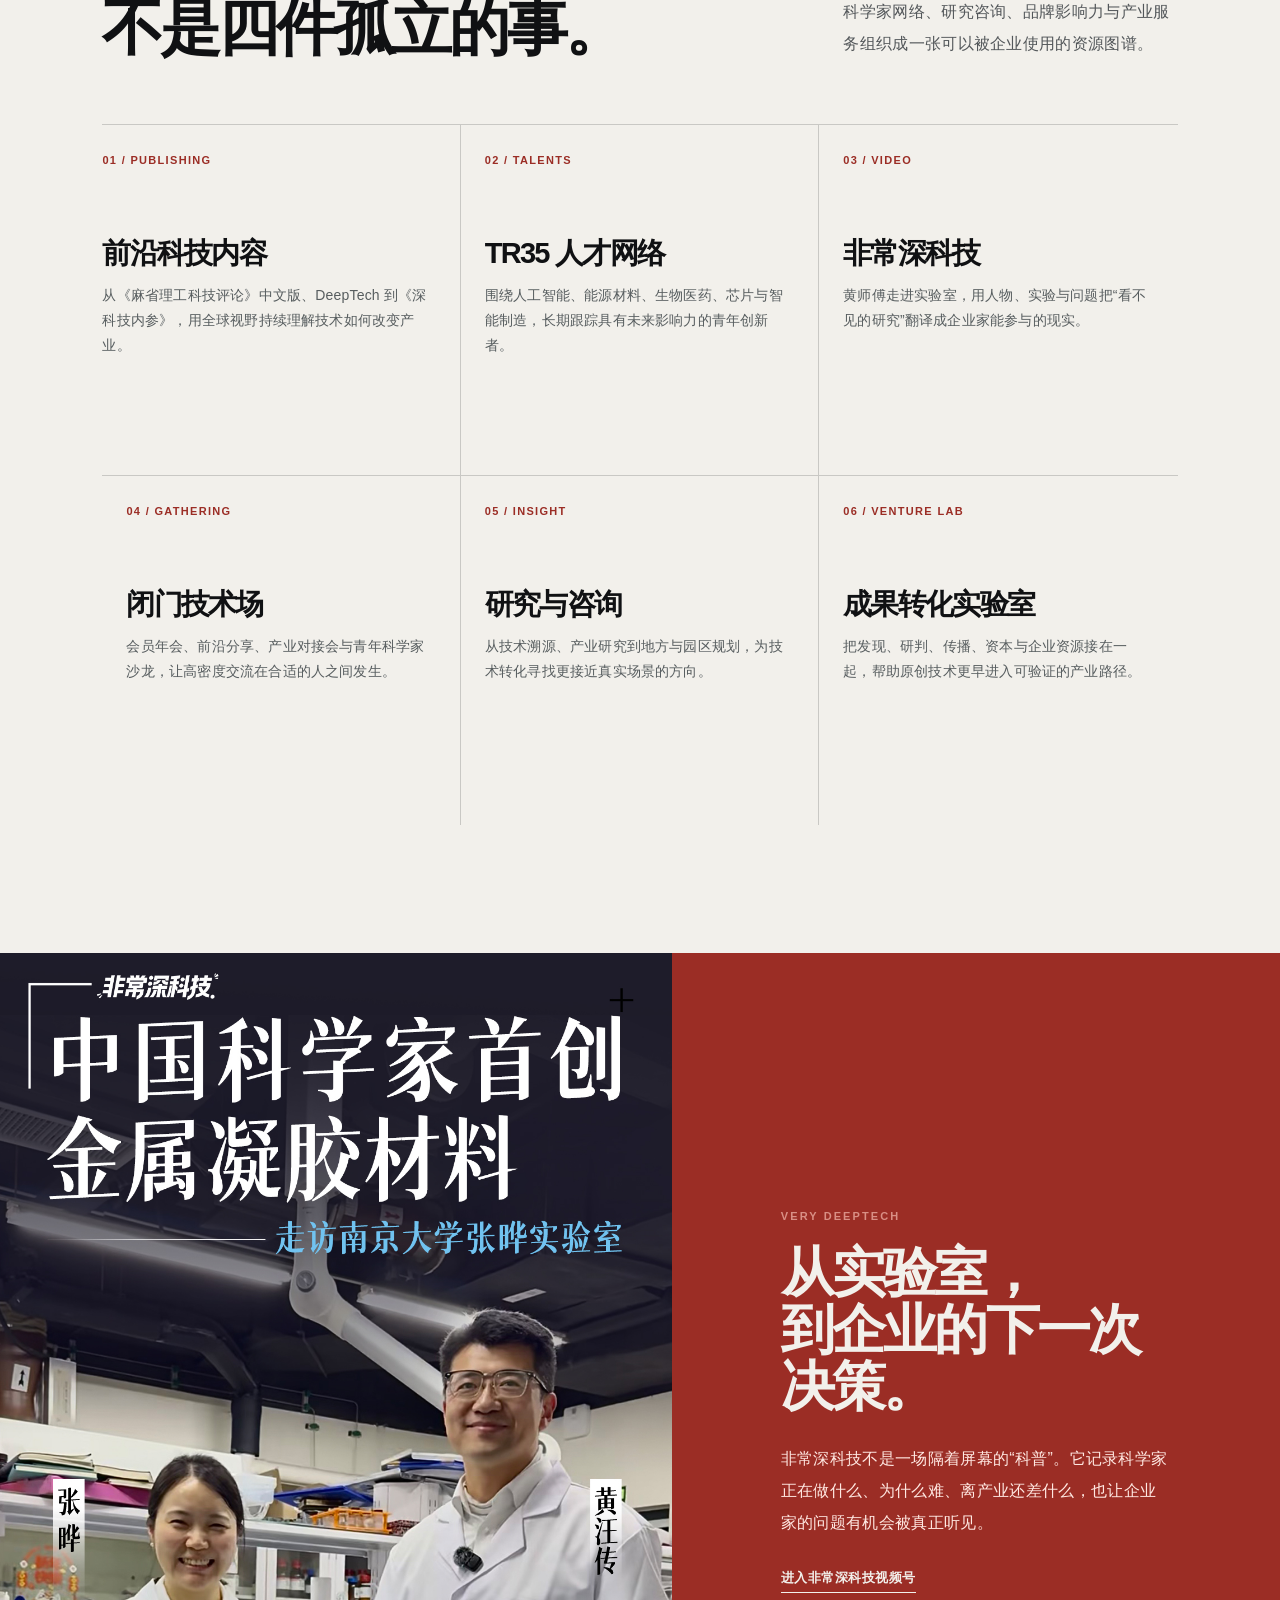
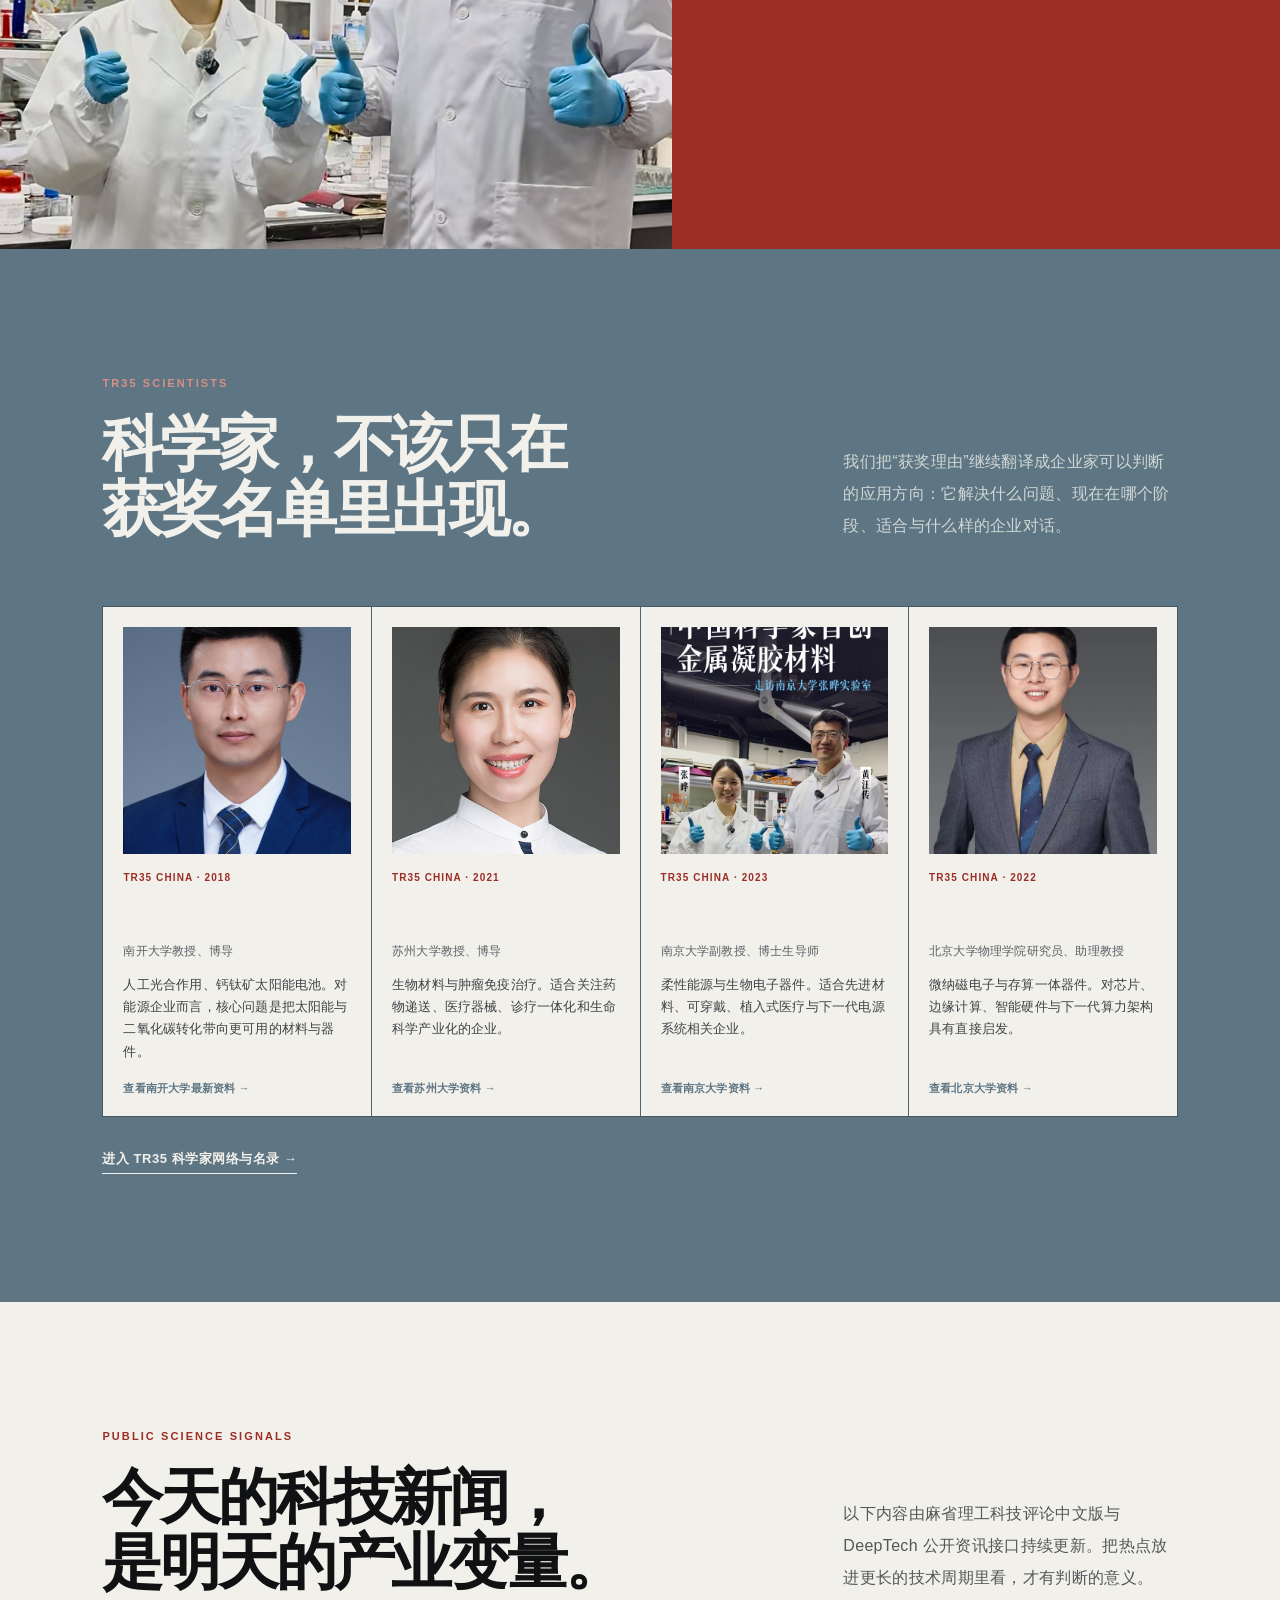
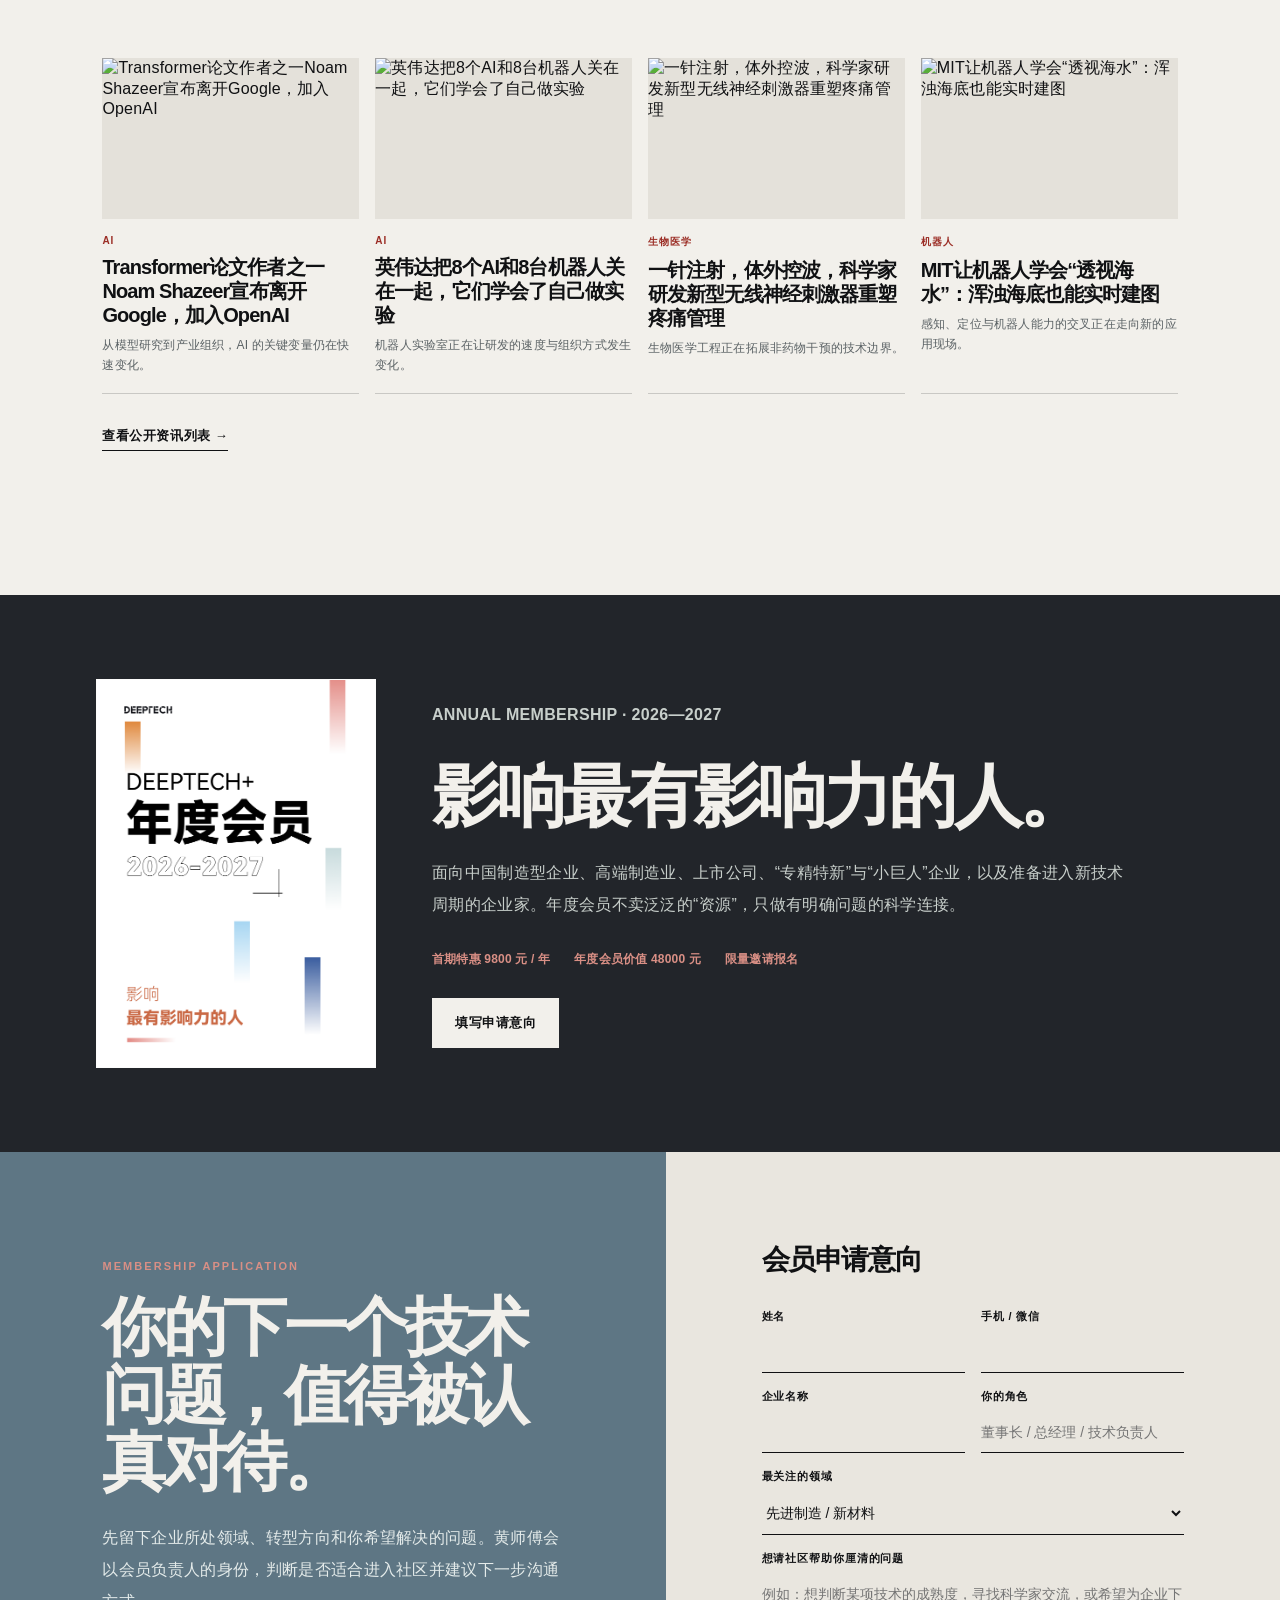
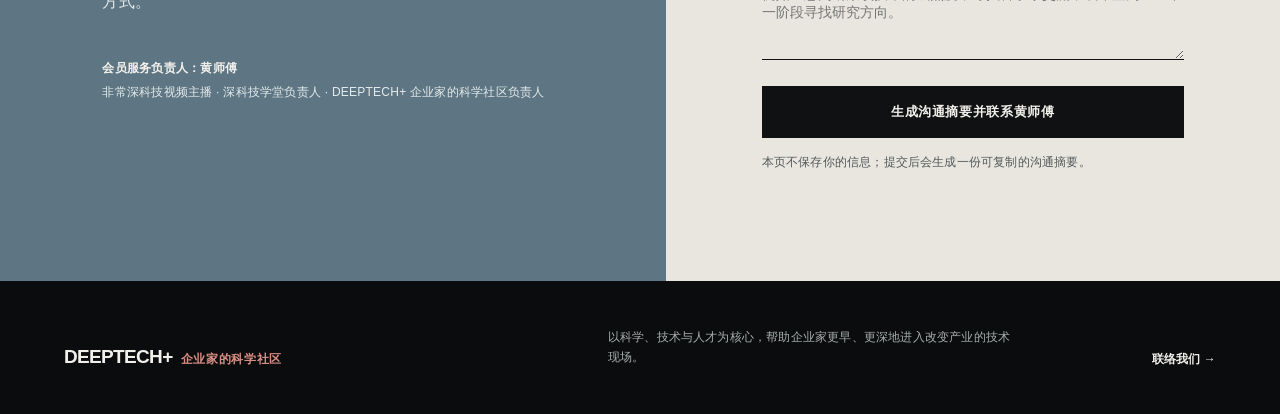
==== commit f97a37ed: "新增WAIC直播专题三板块入口" ====
--- a/index.html
+++ b/index.html
@@ -51,6 +51,20 @@
           <small>Forum · Livestream · KOL Signals · Media Links</small>
           <em>30 MIN AUTO BRIEFING</em>
         </a>
+      </section>
+
+      <section class="live-cover" aria-labelledby="live-cover-title">
+        <div>
+          <p class="eyebrow">WAIC LIVE DESK</p>
+          <h2 id="live-cover-title">直播专题入口</h2>
+          <p>把上海人工智能大会期间分散在官方、媒体和自媒体平台的直播/回放链接，按“论坛、逛展、嘉宾解读”三类汇总。</p>
+        </div>
+        <div class="live-cover-routes">
+          <a href="./waic-live.html#forum"><span>01</span><strong>论坛视频直播</strong><small>主论坛、分论坛、圆桌与回放</small></a>
+          <a href="./waic-live.html#exhibition"><span>02</span><strong>逛展直播</strong><small>展区、展台、探馆与新品展示</small></a>
+          <a href="./waic-live.html#guest"><span>03</span><strong>嘉宾解读直播</strong><small>专家、企业家与科技大 V 解读</small></a>
+        </div>
+        <a class="text-link" href="./waic-live.html">进入直播专题页 →</a>
       </section>
 
       <section class="section" id="why">
--- a/styles.css
+++ b/styles.css
@@ -393,3 +393,71 @@
   .waic-feed-card { grid-template-columns: 92px minmax(0, 1fr); }
   .waic-feed-card img, .waic-feed-fallback { width: 92px; min-height: 150px; }
 }
+
+
+.live-cover { display: grid; grid-template-columns: minmax(260px, .55fr) minmax(0, 1fr) auto; gap: 34px; align-items: center; padding: 44px 6vw; border-bottom: 1px solid var(--line); background: #e4e1da; }
+.live-cover h2 { margin: 0 0 12px; font-size: clamp(30px, 3.5vw, 52px); font-weight: 900; letter-spacing: -.055em; line-height: 1.04; }
+.live-cover p:not(.eyebrow) { max-width: 420px; margin: 0; color: #4e5558; font-size: 13px; letter-spacing: .02em; line-height: 1.8; }
+.live-cover .eyebrow { margin-bottom: 14px; color: var(--signal); }
+.live-cover-routes { display: grid; grid-template-columns: repeat(3, 1fr); gap: 1px; background: var(--line); border: 1px solid var(--line); }
+.live-cover-routes a { display: flex; min-height: 158px; flex-direction: column; justify-content: space-between; padding: 18px; color: var(--ink); background: var(--paper); text-decoration: none; transition: background .2s ease, color .2s ease; }
+.live-cover-routes a:hover { color: var(--paper); background: var(--ink); }
+.live-cover-routes span { color: var(--signal); font-size: 10px; font-weight: 900; letter-spacing: .14em; }
+.live-cover-routes strong { display: block; margin-top: auto; font-size: 22px; font-weight: 900; letter-spacing: -.045em; }
+.live-cover-routes small { display: block; margin-top: 8px; color: #667073; font-size: 11px; line-height: 1.55; }
+.live-cover-routes a:hover small { color: #c5cfcb; }
+
+.live-hero { display: grid; grid-template-columns: minmax(0, 1fr) minmax(360px, .84fr); min-height: calc(100vh - 74px); color: var(--paper); background: var(--ink); }
+.live-hero-copy { display: flex; flex-direction: column; justify-content: end; padding: 8.5vw 7vw; }
+.live-hero h1 { max-width: 1000px; margin: 0; font-size: clamp(54px, 7vw, 112px); font-weight: 900; letter-spacing: -.06em; line-height: .98; }
+.live-hero h1 em { color: var(--signal-soft); font-style: normal; }
+.live-hero .lede { max-width: 700px; margin: 34px 0 0; color: #d7d9d5; font-size: 17px; letter-spacing: .025em; line-height: 2; }
+.live-hero-meta { display: flex; flex-wrap: wrap; gap: 12px 22px; margin-top: 54px; padding-top: 24px; border-top: 1px solid var(--light-line); color: #c7d0cc; font-size: 12px; font-weight: 800; letter-spacing: .08em; }
+.live-hero-meta strong { color: var(--signal-soft); }
+.live-hero-routes { display: grid; grid-template-rows: repeat(3, 1fr); gap: 1px; min-height: 520px; background: var(--light-line); }
+.live-hero-routes a { display: flex; flex-direction: column; justify-content: center; padding: 46px; color: var(--paper); background: linear-gradient(135deg, #182024 0%, #2d3d45 100%); text-decoration: none; }
+.live-hero-routes a:nth-child(2) { background: linear-gradient(135deg, #26343a 0%, #5e7684 100%); }
+.live-hero-routes a:nth-child(3) { background: linear-gradient(135deg, #1d2327 0%, #9b2d25 120%); }
+.live-hero-routes span { color: var(--signal-soft); font-size: 11px; font-weight: 900; letter-spacing: .16em; }
+.live-hero-routes strong { margin: 18px 0 8px; font-size: clamp(28px, 3vw, 45px); font-weight: 900; letter-spacing: -.05em; }
+.live-hero-routes small { max-width: 280px; color: #cbd5d1; font-size: 12px; font-weight: 800; letter-spacing: .08em; line-height: 1.7; }
+
+.live-desk { background: #e9e6df; }
+.live-section-stack { display: grid; gap: 84px; }
+.live-group { border-top: 1px solid var(--line); padding-top: 30px; }
+.live-group-heading { display: grid; grid-template-columns: minmax(0, 1fr) auto; gap: 32px; align-items: end; margin-bottom: 28px; }
+.live-group-heading span { color: var(--signal); font-size: 10px; font-weight: 900; letter-spacing: .15em; text-transform: uppercase; }
+.live-group-heading h2 { margin: 12px 0 14px; font-size: clamp(36px, 4.6vw, 76px); font-weight: 900; letter-spacing: -.06em; line-height: .98; }
+.live-group-heading p { max-width: 650px; margin: 0; color: #535b5e; font-size: 15px; letter-spacing: .02em; line-height: 1.9; }
+.live-group-heading strong { display: grid; place-items: center; width: 116px; height: 116px; border: 1px solid var(--line); border-radius: 999px; color: var(--signal); font-size: 38px; font-weight: 900; letter-spacing: -.06em; }
+.live-group-heading small { display: block; color: #596166; font-size: 10px; font-weight: 900; letter-spacing: .1em; }
+.live-link-list { display: grid; grid-template-columns: repeat(2, 1fr); gap: 12px; }
+.live-link-card { display: grid; grid-template-columns: 42px minmax(0, 1fr) auto; gap: 16px; min-height: 178px; padding: 20px; border: 1px solid var(--line); color: var(--ink); background: var(--paper); text-decoration: none; transition: border-color .2s ease, transform .2s ease; }
+.live-link-card:hover { border-color: var(--signal); transform: translateY(-2px); }
+.live-link-index { color: var(--signal); font-size: 11px; font-weight: 900; letter-spacing: .12em; }
+.live-link-card small { display: block; margin-bottom: 12px; color: #6a7376; font-size: 10px; font-weight: 800; letter-spacing: .08em; line-height: 1.5; }
+.live-link-card h3 { margin: 0 0 10px; font-size: 22px; font-weight: 900; letter-spacing: -.04em; line-height: 1.22; }
+.live-link-card p { margin: 0; color: #535b5e; font-size: 12px; letter-spacing: .02em; line-height: 1.7; }
+.live-link-card em { align-self: start; max-width: 130px; overflow: hidden; color: var(--steel); font-size: 10px; font-style: normal; font-weight: 900; letter-spacing: .08em; text-overflow: ellipsis; white-space: nowrap; }
+
+@media (max-width: 980px) {
+  .live-cover { grid-template-columns: 1fr; }
+  .live-cover-routes { grid-template-columns: 1fr 1fr 1fr; }
+  .live-hero { grid-template-columns: 1fr; }
+  .live-hero-routes { grid-template-rows: none; grid-template-columns: 1fr; min-height: 0; }
+  .live-link-list { grid-template-columns: 1fr; }
+}
+
+@media (max-width: 640px) {
+  .live-cover { padding: 54px 6vw; }
+  .live-cover-routes { grid-template-columns: 1fr; }
+  .live-cover-routes a { min-height: 132px; }
+  .live-hero-copy { min-height: 560px; padding: 86px 6vw 70px; }
+  .live-hero h1 { font-size: 46px; overflow-wrap: anywhere; word-break: break-word; }
+  .live-hero .lede { font-size: 15px; }
+  .live-hero-routes a { padding: 34px 6vw; }
+  .live-group-heading { grid-template-columns: 1fr; }
+  .live-group-heading strong { width: 94px; height: 94px; font-size: 32px; }
+  .live-link-card { grid-template-columns: 34px minmax(0, 1fr); }
+  .live-link-card em { grid-column: 2; }
+}
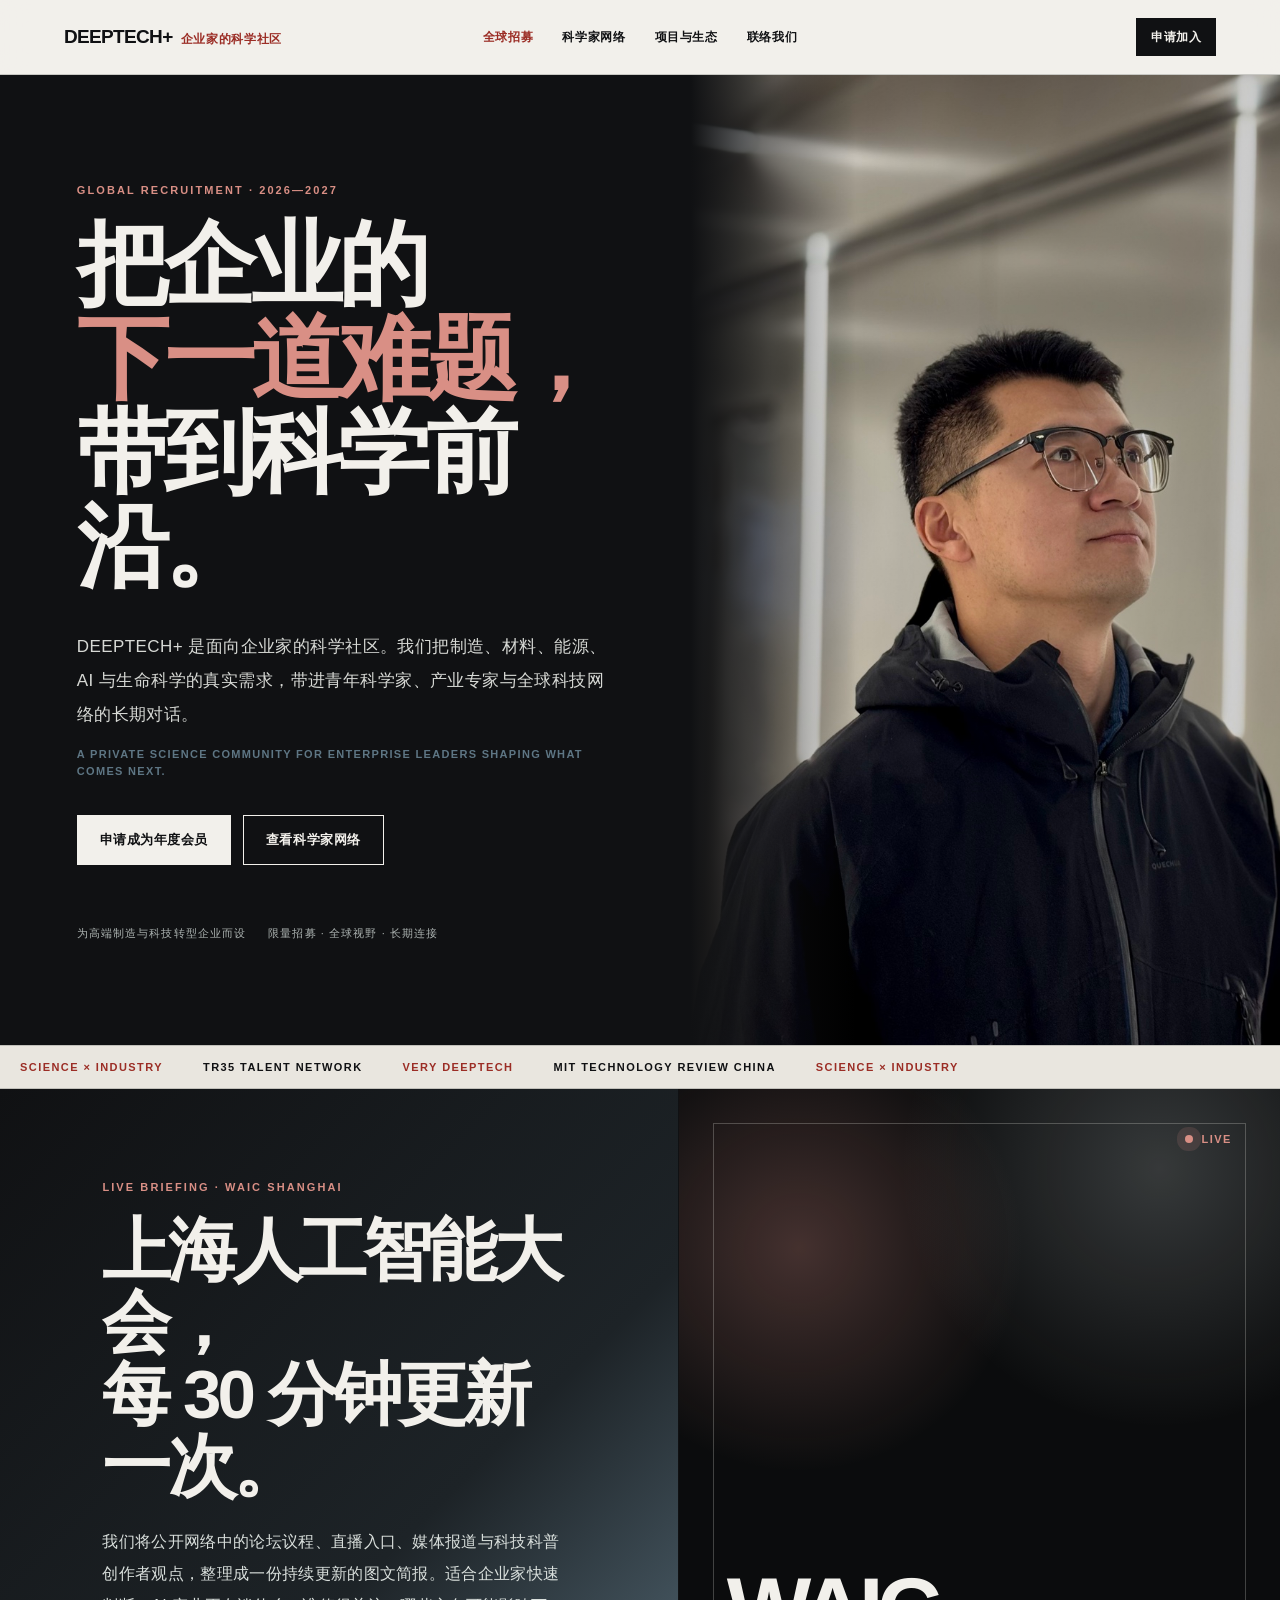
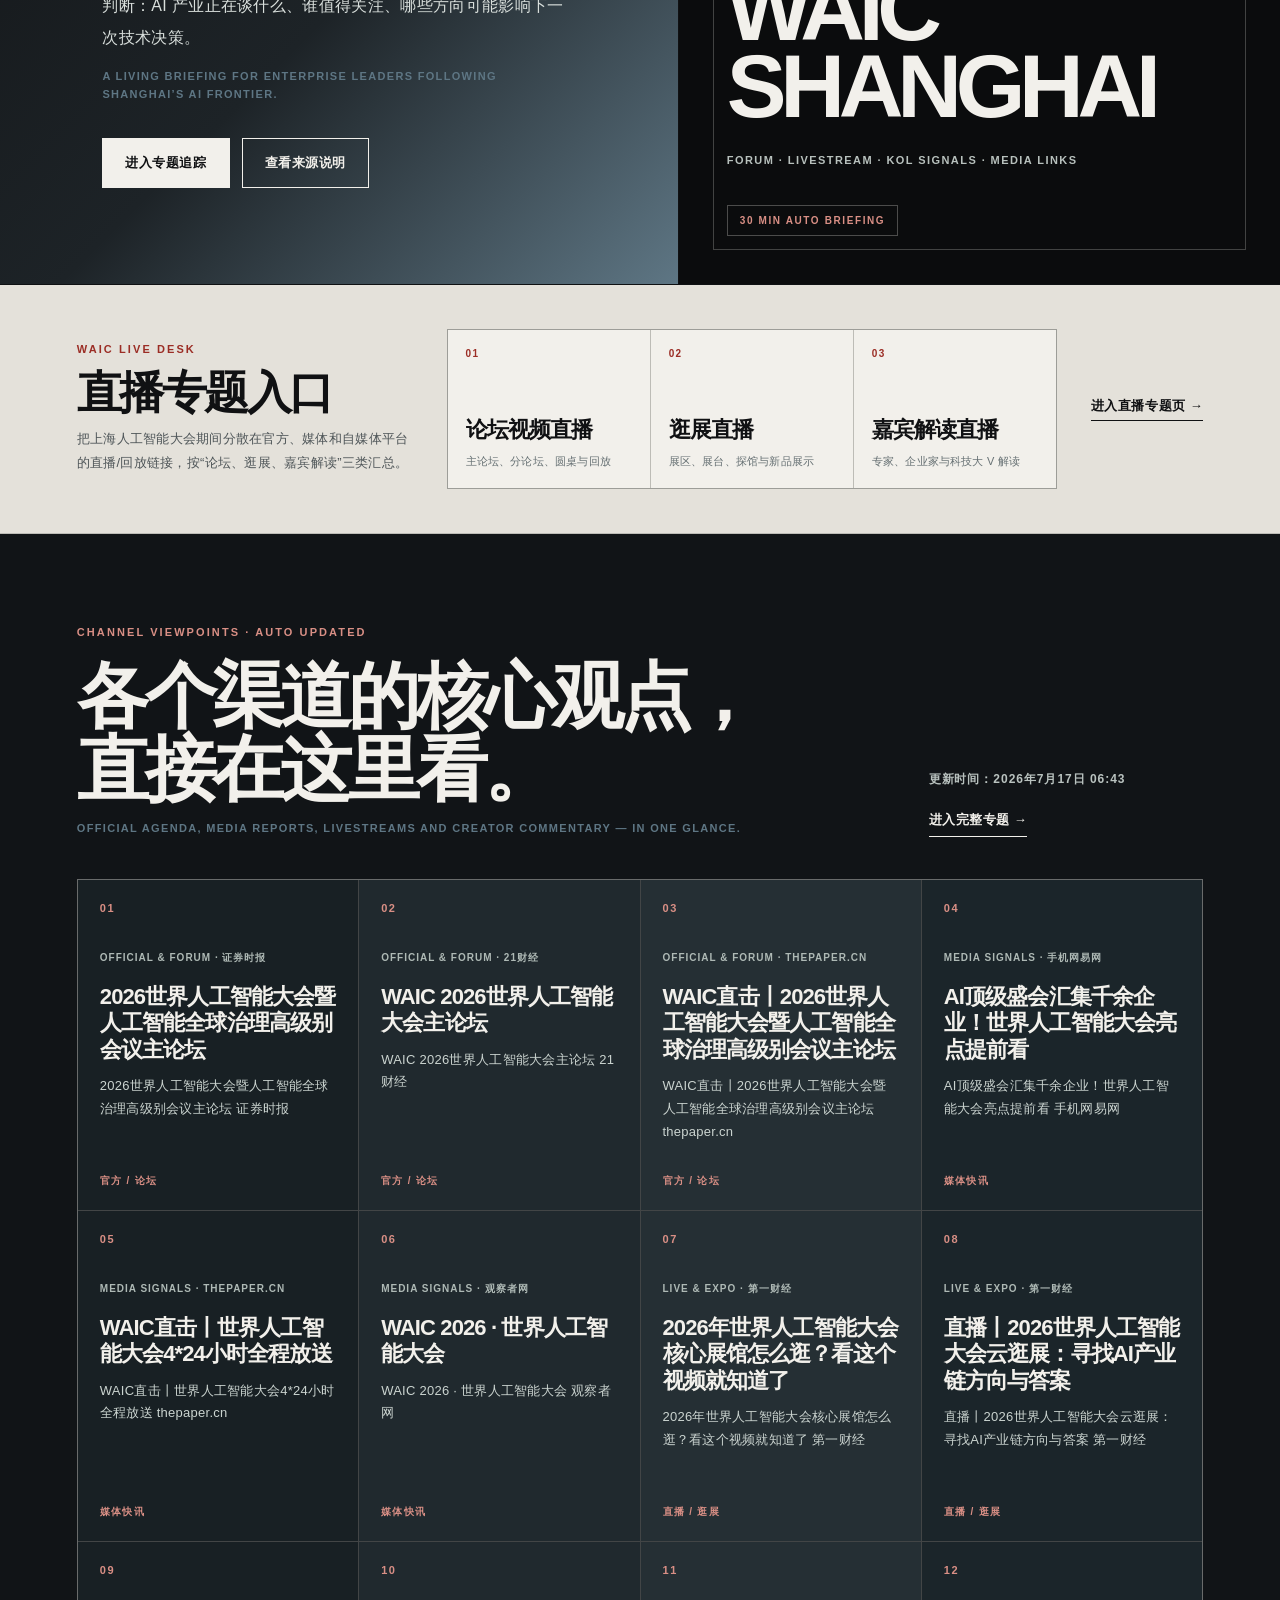
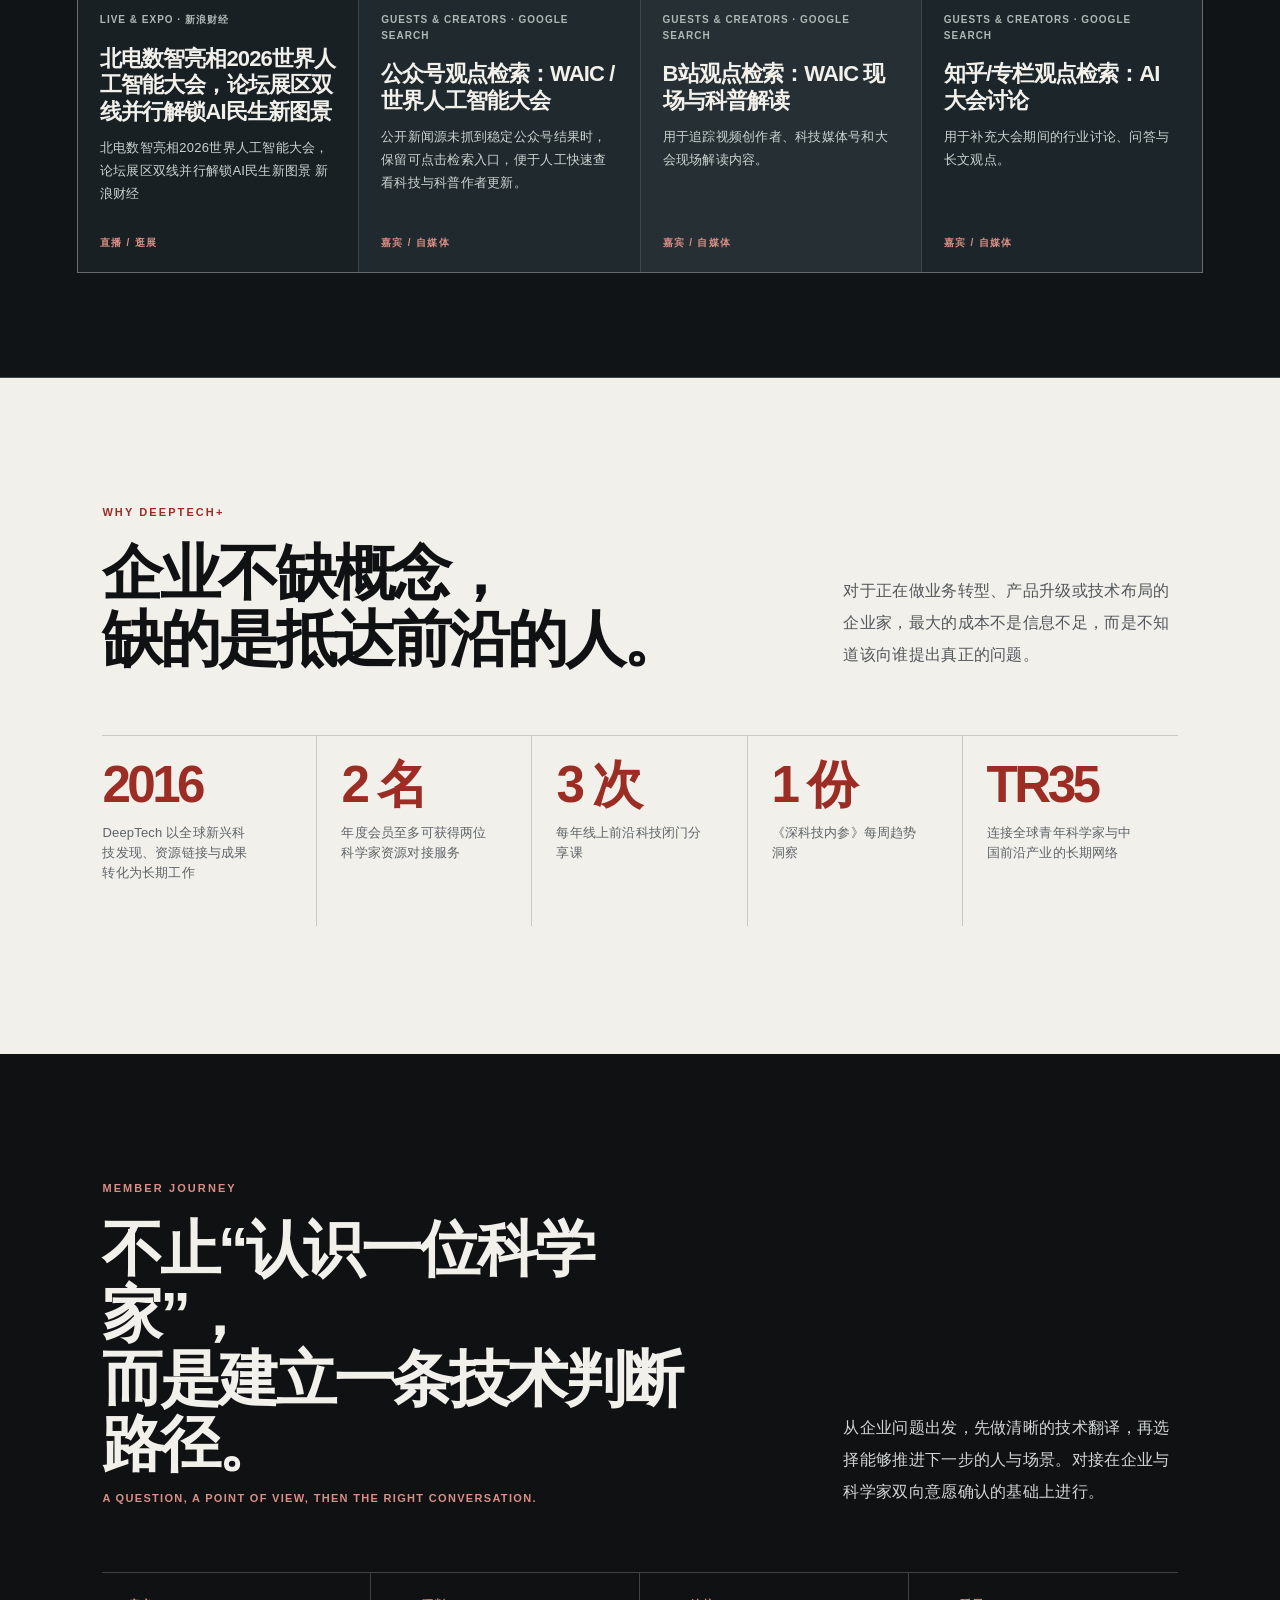
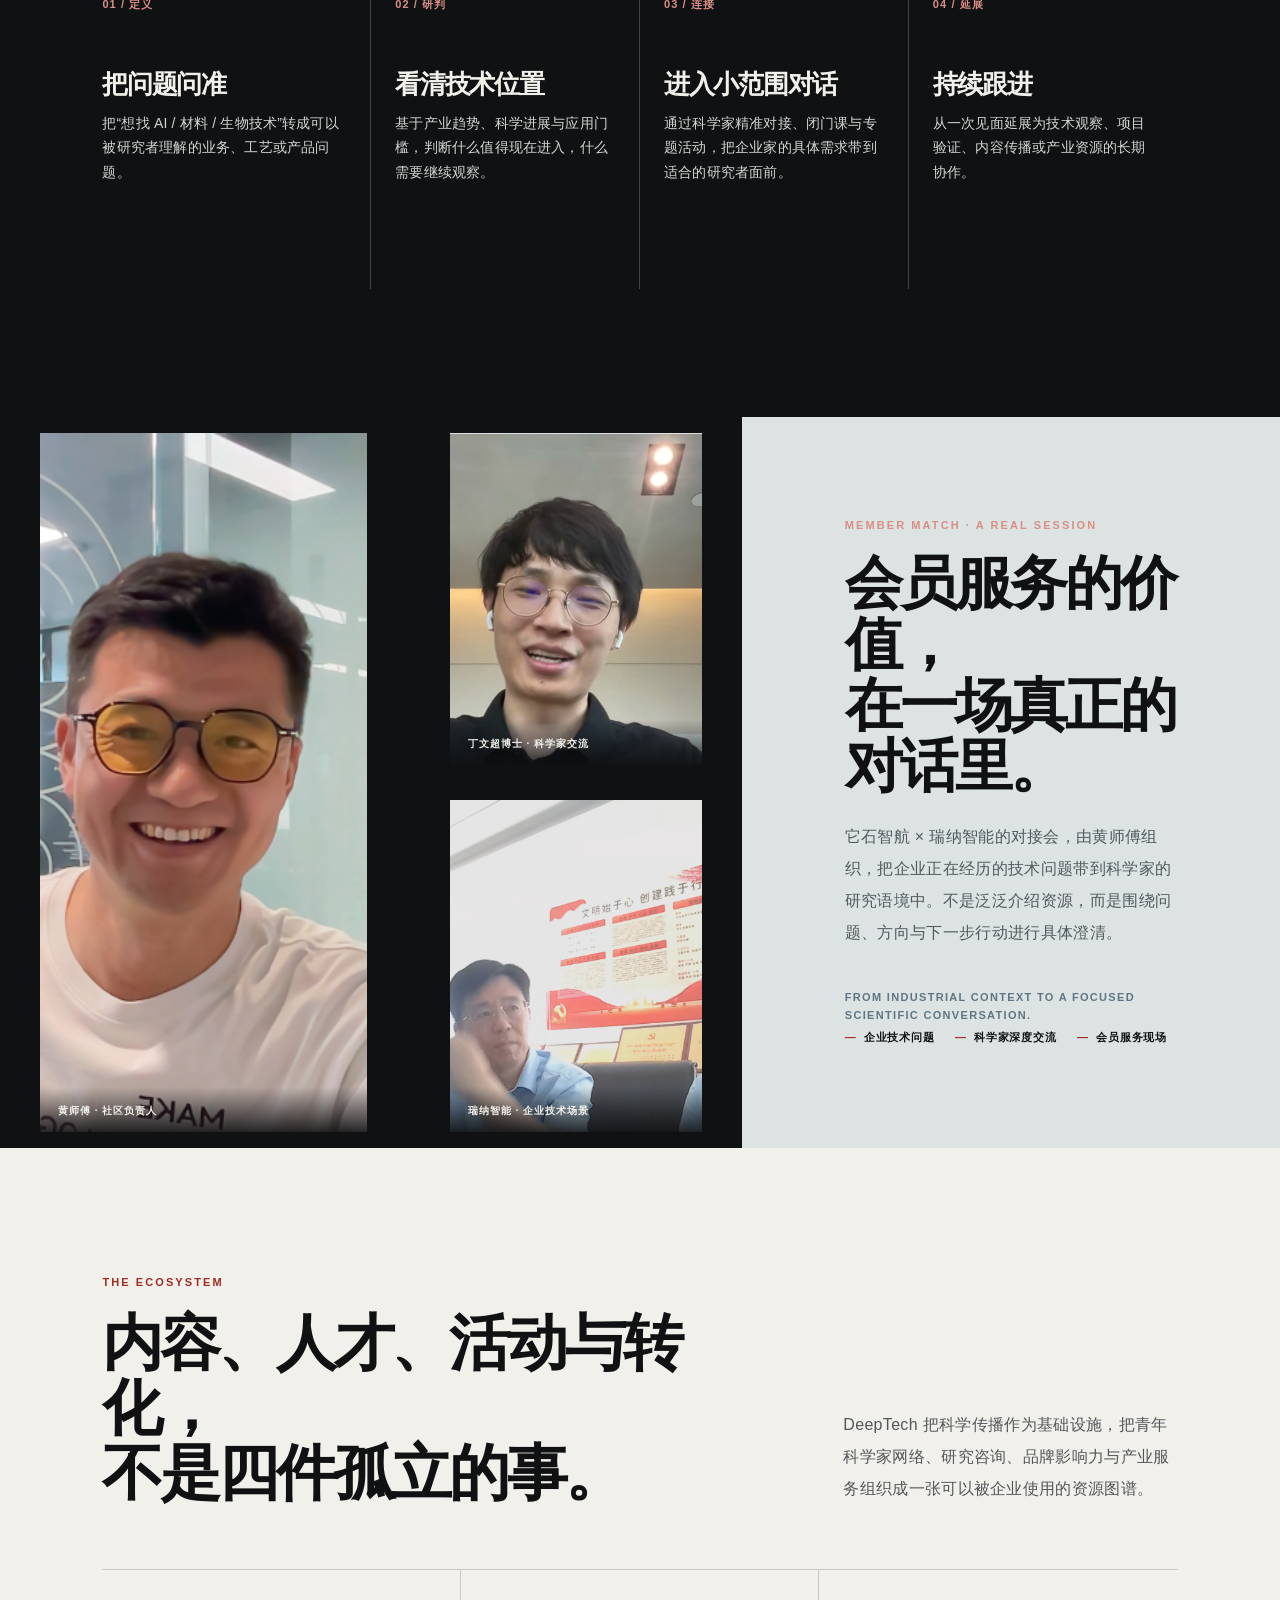
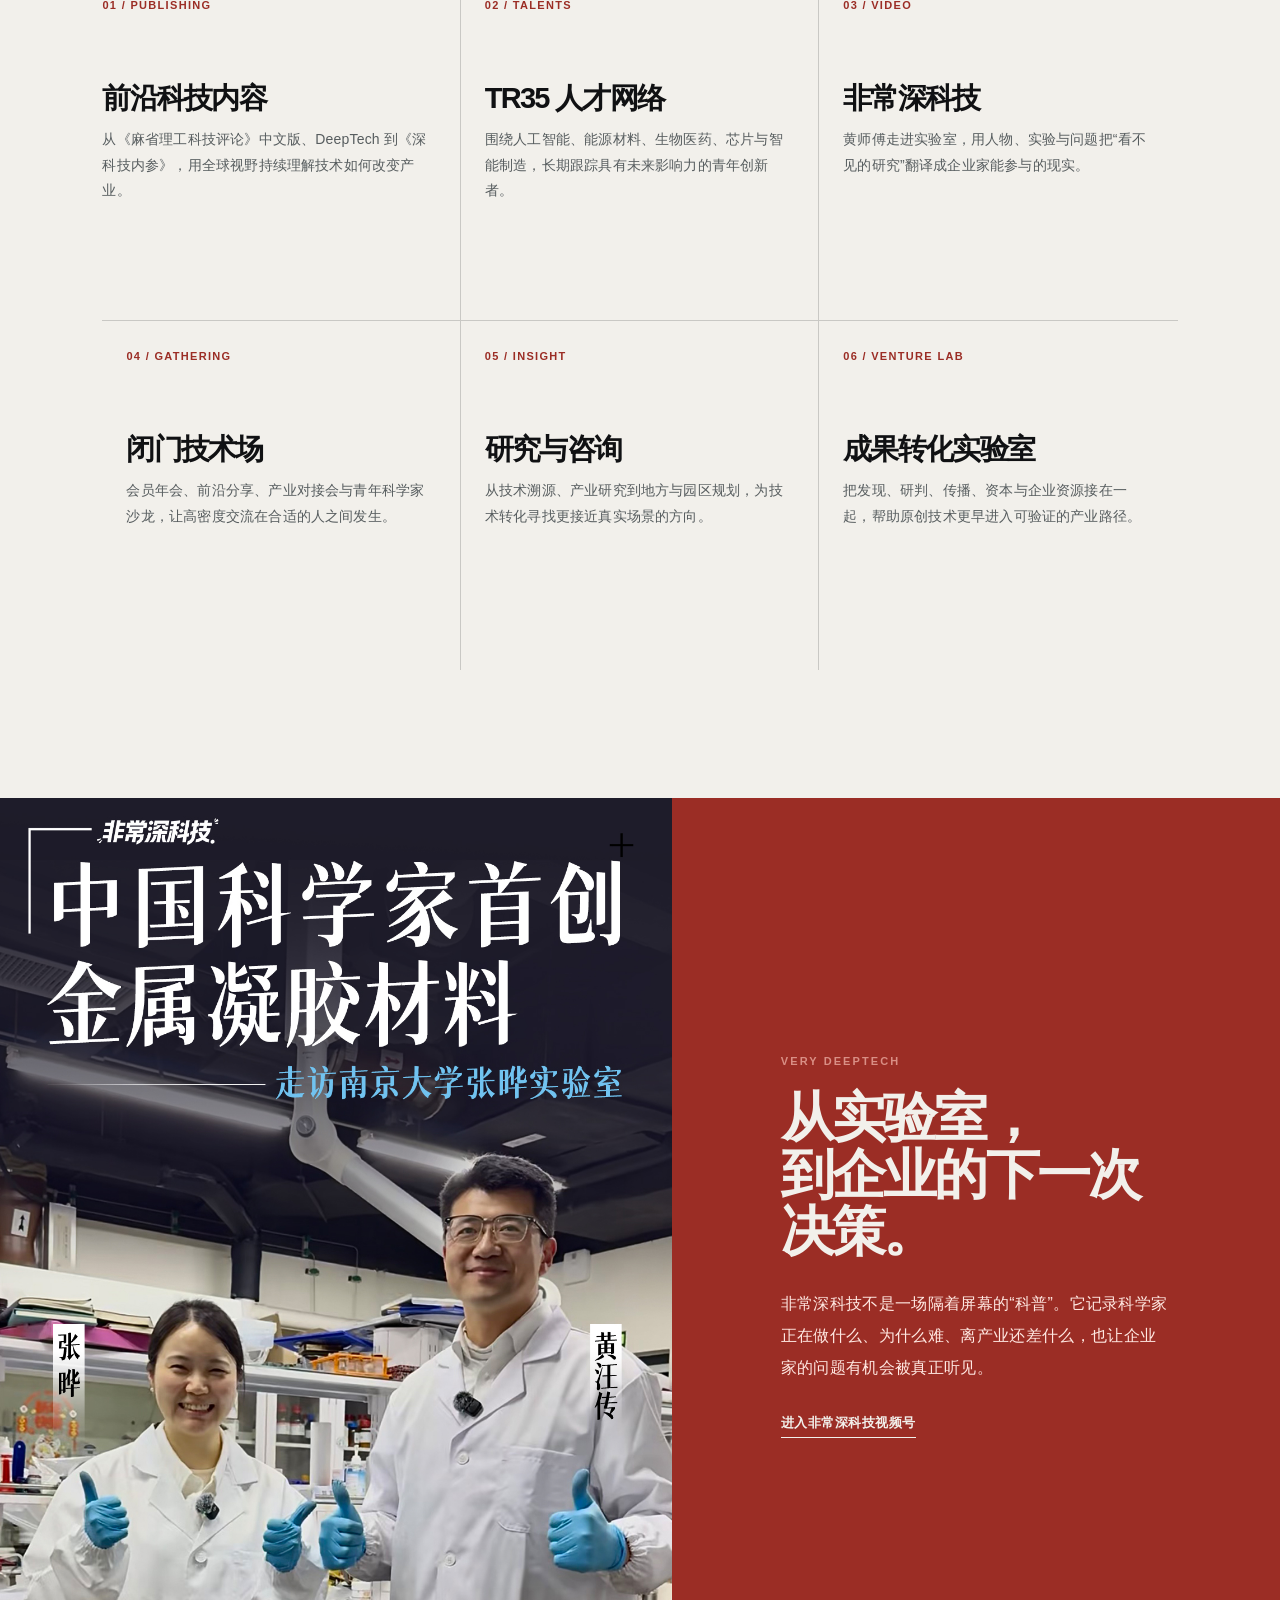
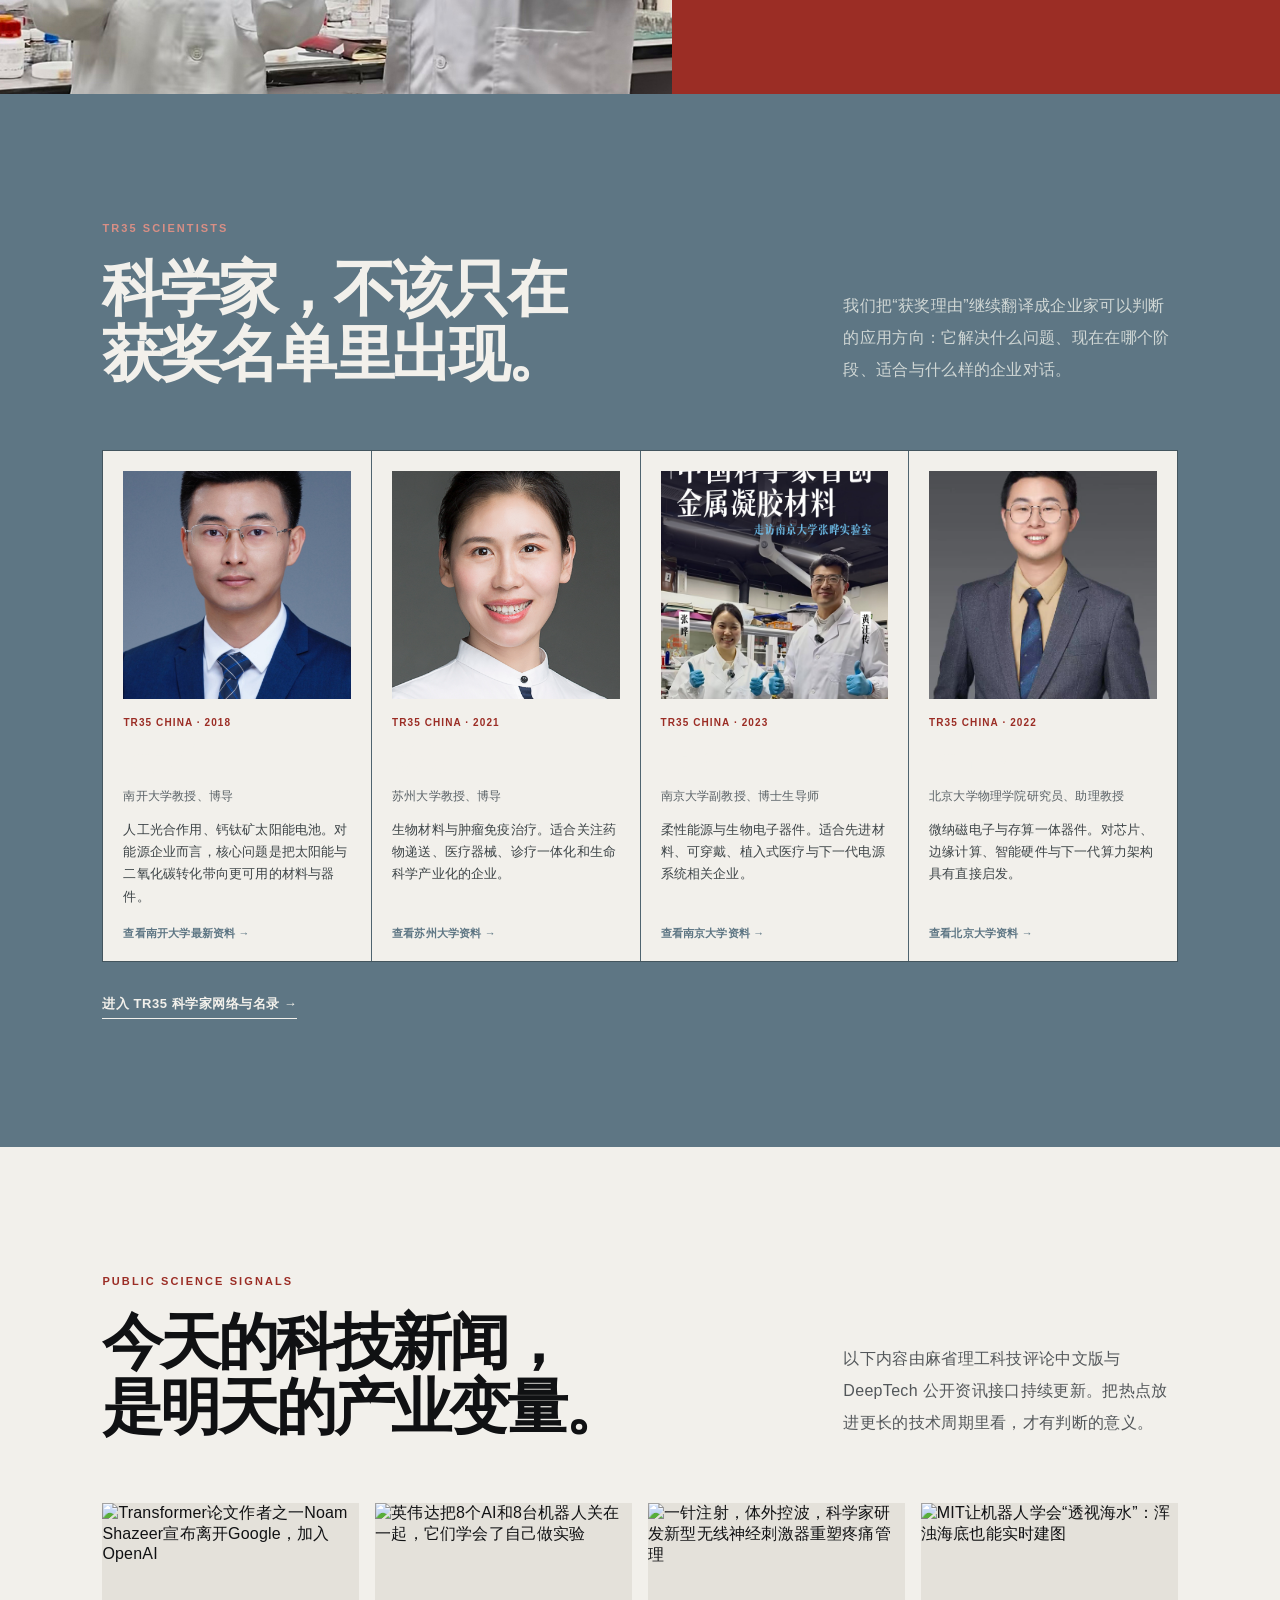
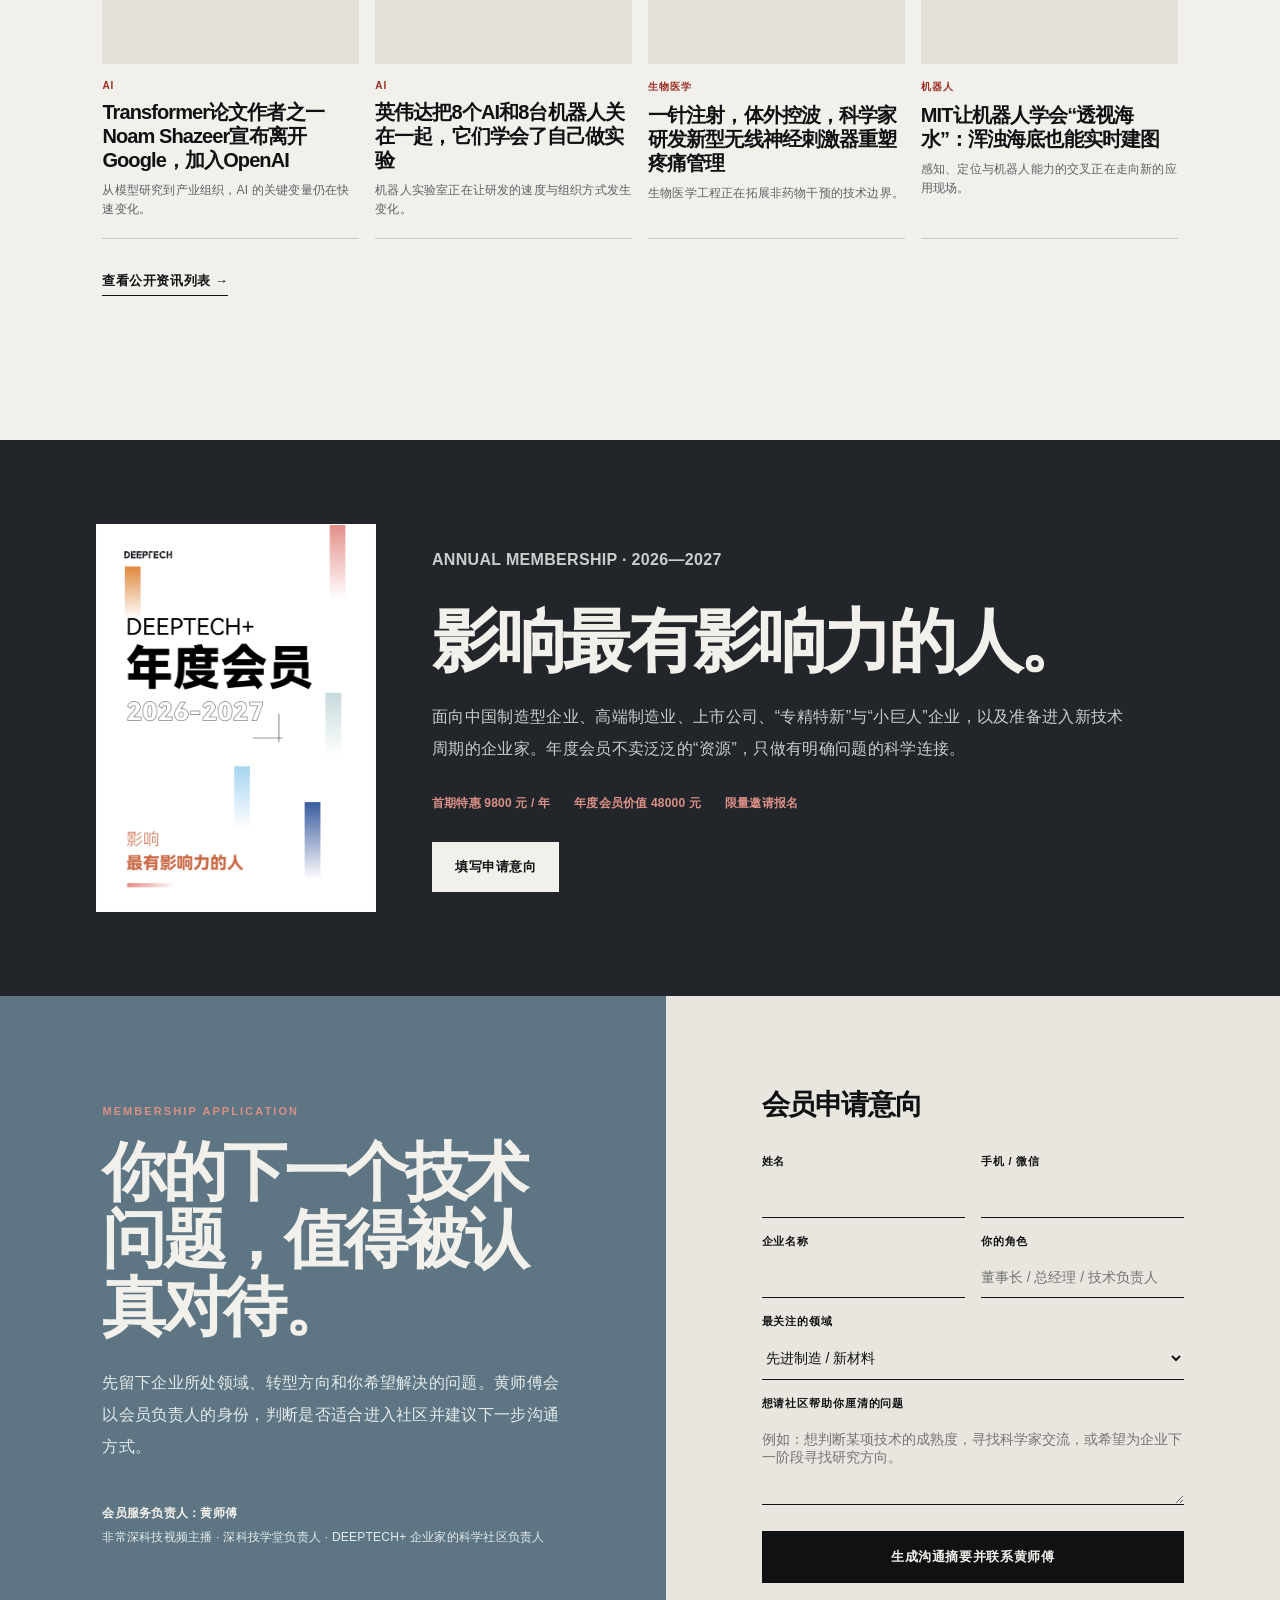
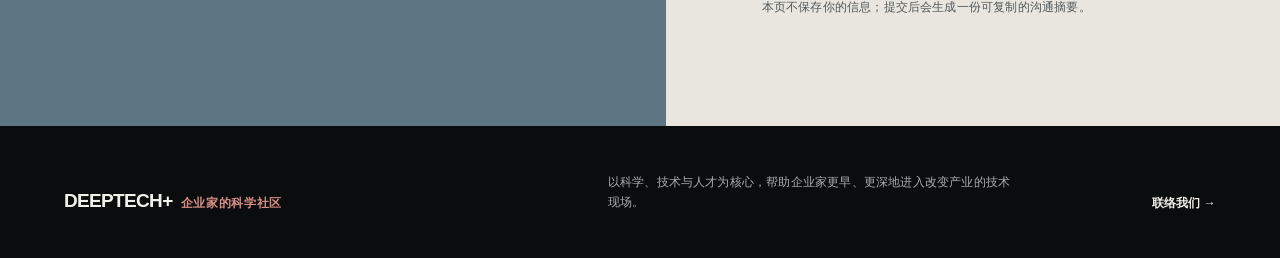
==== commit 49fde103: "主页新增WAIC渠道核心观点展示" ====
--- a/index.html
+++ b/index.html
@@ -65,6 +65,18 @@
           <a href="./waic-live.html#guest"><span>03</span><strong>嘉宾解读直播</strong><small>专家、企业家与科技大 V 解读</small></a>
         </div>
         <a class="text-link" href="./waic-live.html">进入直播专题页 →</a>
+      </section>
+
+      <section class="viewpoint-wall" aria-labelledby="viewpoint-wall-title">
+        <div class="viewpoint-wall-head">
+          <div>
+            <p class="eyebrow">CHANNEL VIEWPOINTS · AUTO UPDATED</p>
+            <h2 id="viewpoint-wall-title">各个渠道的核心观点，<br />直接在这里看。</h2>
+            <span class="section-en">Official agenda, media reports, livestreams and creator commentary — in one glance.</span>
+          </div>
+          <div class="viewpoint-wall-meta"><span data-viewpoint-time>正在读取最新观点…</span><a class="text-link" href="./waic.html">进入完整专题 →</a></div>
+        </div>
+        <div class="viewpoint-grid" data-channel-viewpoints aria-live="polite"></div>
       </section>
 
       <section class="section" id="why">
@@ -151,6 +163,6 @@
     <footer class="site-footer"><a class="wordmark" href="./index.html"><strong>DEEPTECH<span>+</span></strong><span>企业家的科学社区</span></a><p>以科学、技术与人才为核心，帮助企业家更早、更深地进入改变产业的技术现场。</p><a href="./contact.html">联络我们 →</a></footer>
 
     <div class="modal" data-apply-modal role="dialog" aria-modal="true" aria-label="会员申请意向"><div class="modal-dialog"><button class="modal-close" type="button" aria-label="关闭" data-close-apply>×</button><form data-apply-form><h3>申请加入 DEEPTECH+</h3><div class="form-grid"><div class="form-field"><label for="modal-name">姓名</label><input id="modal-name" name="name" required /></div><div class="form-field"><label for="modal-contact">手机 / 微信</label><input id="modal-contact" name="contact" required /></div><div class="form-field wide"><label for="modal-company">企业与角色</label><input id="modal-company" name="company" required placeholder="企业名称 · 董事长 / 总经理 / 技术负责人" /></div><div class="form-field wide"><label for="modal-direction">技术关注方向</label><select id="modal-direction" name="direction"><option>先进制造 / 新材料</option><option>AI / 机器人 / 智能硬件</option><option>能源 / 碳中和</option><option>生命科学 / 医疗健康</option><option>半导体 / 芯片</option><option>其他</option></select></div><div class="form-field wide"><label for="modal-need">希望解决的问题</label><textarea id="modal-need" name="need"></textarea></div></div><input type="hidden" name="title" value="会员申请" /><button type="submit">生成沟通摘要</button><p class="form-result" data-form-result>生成后，请直接致电联络我们。</p></form></div></div>
-    <script src="./assets/js/site.js"></script><script src="./assets/js/news.js"></script>
+    <script src="./assets/js/site.js"></script><script src="./assets/js/home-waic.js"></script><script src="./assets/js/news.js"></script>
   </body>
 </html>
--- a/styles.css
+++ b/styles.css
@@ -461,3 +461,34 @@
   .live-link-card { grid-template-columns: 34px minmax(0, 1fr); }
   .live-link-card em { grid-column: 2; }
 }
+
+
+.viewpoint-wall { padding: 92px 6vw 104px; color: var(--paper); background: #111417; border-bottom: 1px solid var(--light-line); }
+.viewpoint-wall-head { display: grid; grid-template-columns: minmax(0, 1fr) minmax(240px, .34fr); gap: 44px; align-items: end; margin-bottom: 42px; }
+.viewpoint-wall-head h2 { max-width: 920px; margin: 0; font-size: clamp(40px, 5.6vw, 88px); font-weight: 900; letter-spacing: -.058em; line-height: 1.02; }
+.viewpoint-wall-meta { display: grid; gap: 20px; justify-items: start; color: #b9c2bf; font-size: 12px; font-weight: 800; letter-spacing: .08em; line-height: 1.7; }
+.viewpoint-wall .text-link { color: var(--paper); }
+.viewpoint-grid { display: grid; grid-template-columns: repeat(4, 1fr); gap: 1px; background: var(--light-line); border: 1px solid var(--light-line); }
+.viewpoint-card { position: relative; display: flex; min-height: 330px; flex-direction: column; padding: 22px; color: var(--paper); background: #182024; text-decoration: none; transition: transform .2s ease, background .2s ease; }
+.viewpoint-card:nth-child(4n + 2) { background: #20292e; }
+.viewpoint-card:nth-child(4n + 3) { background: #252f34; }
+.viewpoint-card:nth-child(4n) { background: #1b252a; }
+.viewpoint-card:hover { z-index: 1; transform: translateY(-3px); background: #28363d; }
+.viewpoint-index { color: var(--signal-soft); font-size: 11px; font-weight: 900; letter-spacing: .14em; }
+.viewpoint-card small { display: block; margin-top: 36px; color: #aeb9b5; font-size: 10px; font-weight: 900; letter-spacing: .1em; line-height: 1.55; text-transform: uppercase; }
+.viewpoint-card h3 { margin: 18px 0 12px; font-size: 22px; font-weight: 900; letter-spacing: -.04em; line-height: 1.2; }
+.viewpoint-card p { margin: 0; color: #cbd4d0; font-size: 13px; letter-spacing: .02em; line-height: 1.75; }
+.viewpoint-card em { width: fit-content; margin-top: auto; padding-top: 28px; color: var(--signal-soft); font-size: 10px; font-style: normal; font-weight: 900; letter-spacing: .13em; }
+
+@media (max-width: 980px) {
+  .viewpoint-wall-head { grid-template-columns: 1fr; }
+  .viewpoint-grid { grid-template-columns: repeat(2, 1fr); }
+}
+
+@media (max-width: 640px) {
+  .viewpoint-wall { padding: 78px 6vw 86px; }
+  .viewpoint-wall-head h2 { font-size: 39px; overflow-wrap: anywhere; word-break: break-word; }
+  .viewpoint-grid { grid-template-columns: 1fr; }
+  .viewpoint-card { min-height: 260px; }
+  .viewpoint-card small { margin-top: 26px; }
+}
